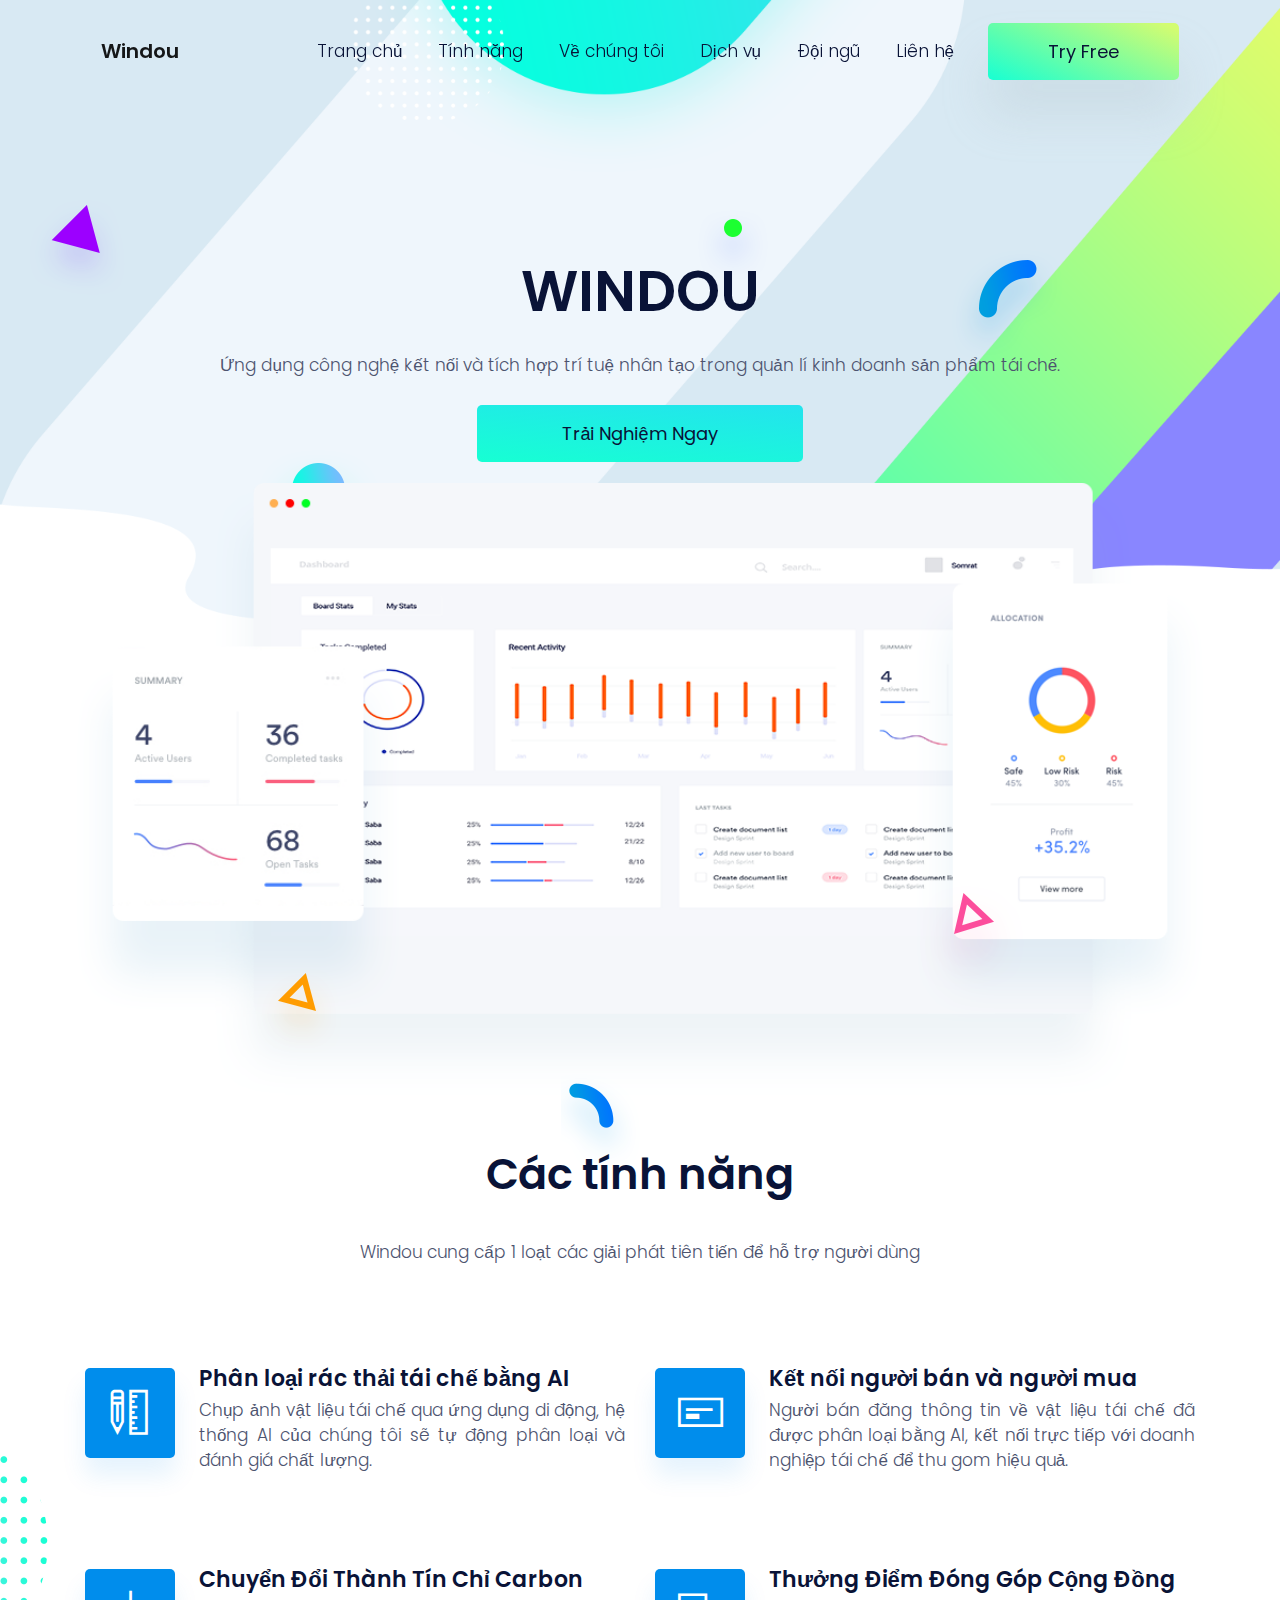
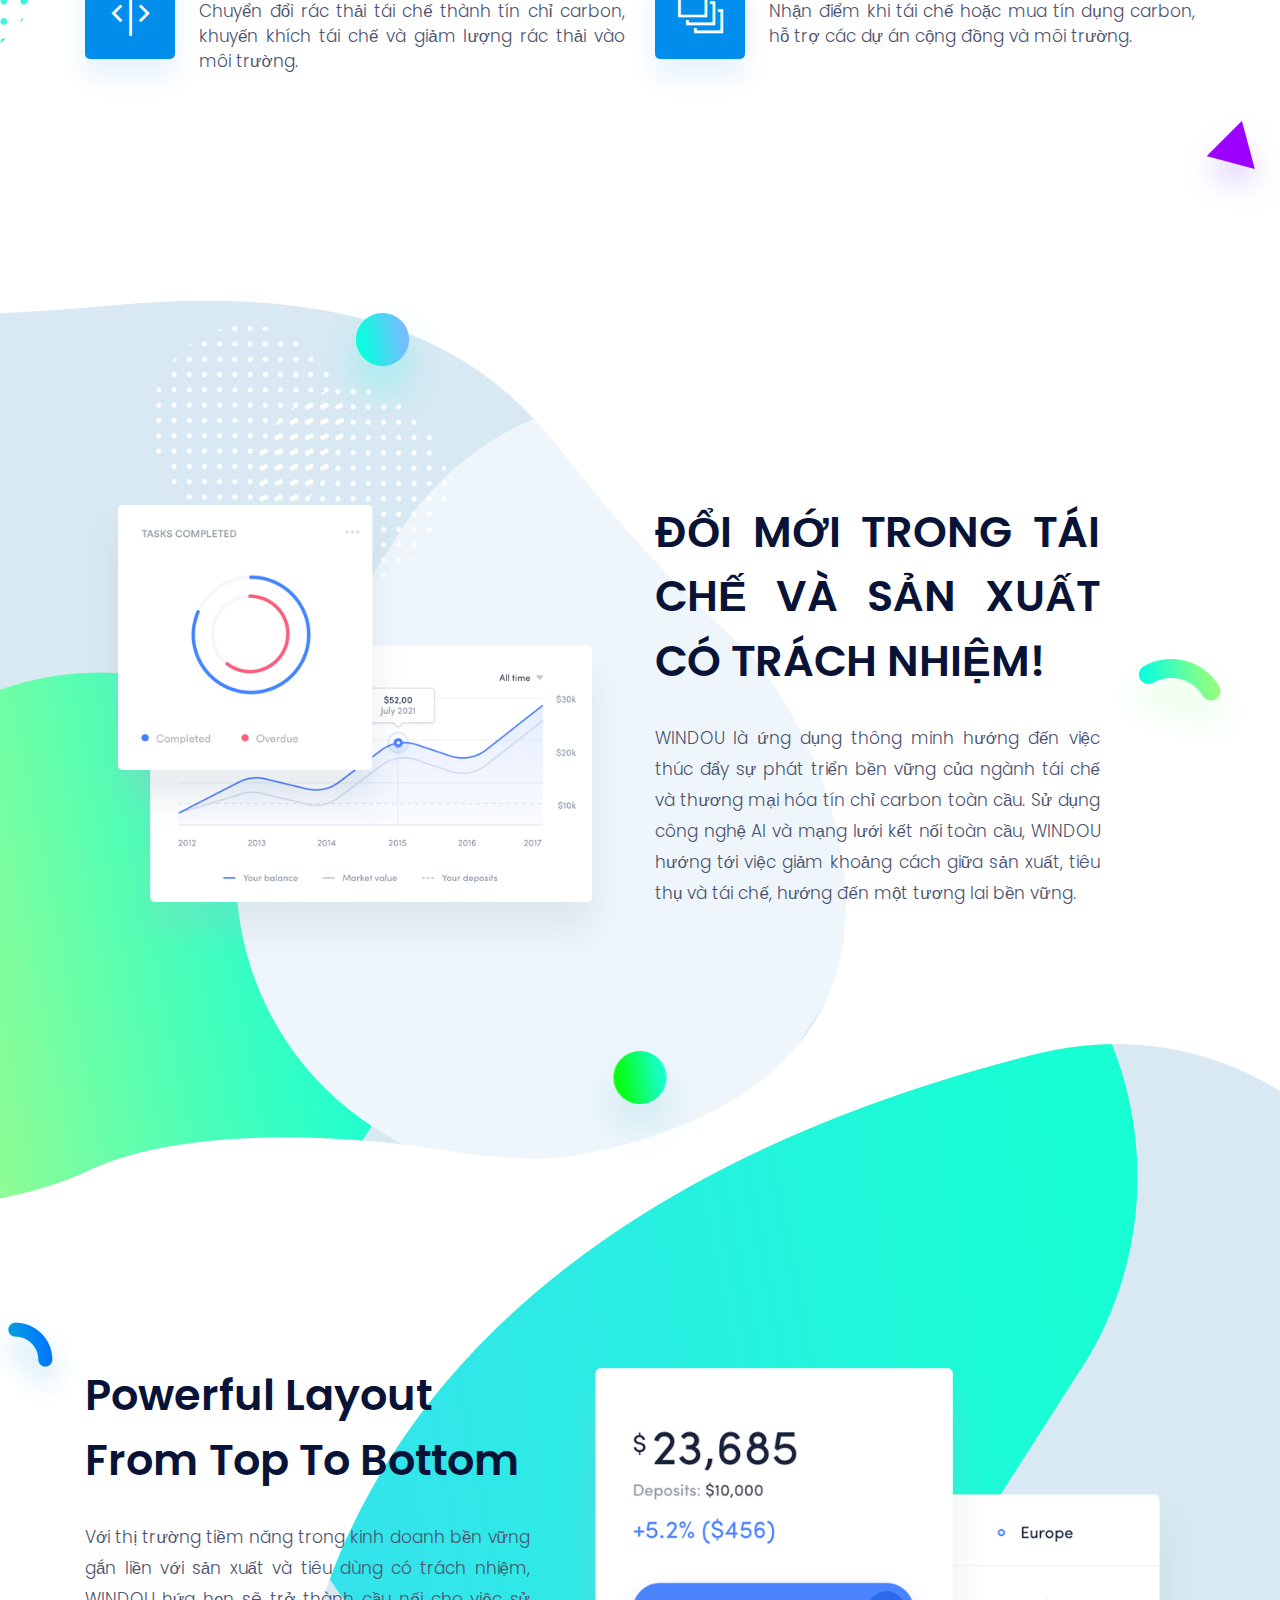
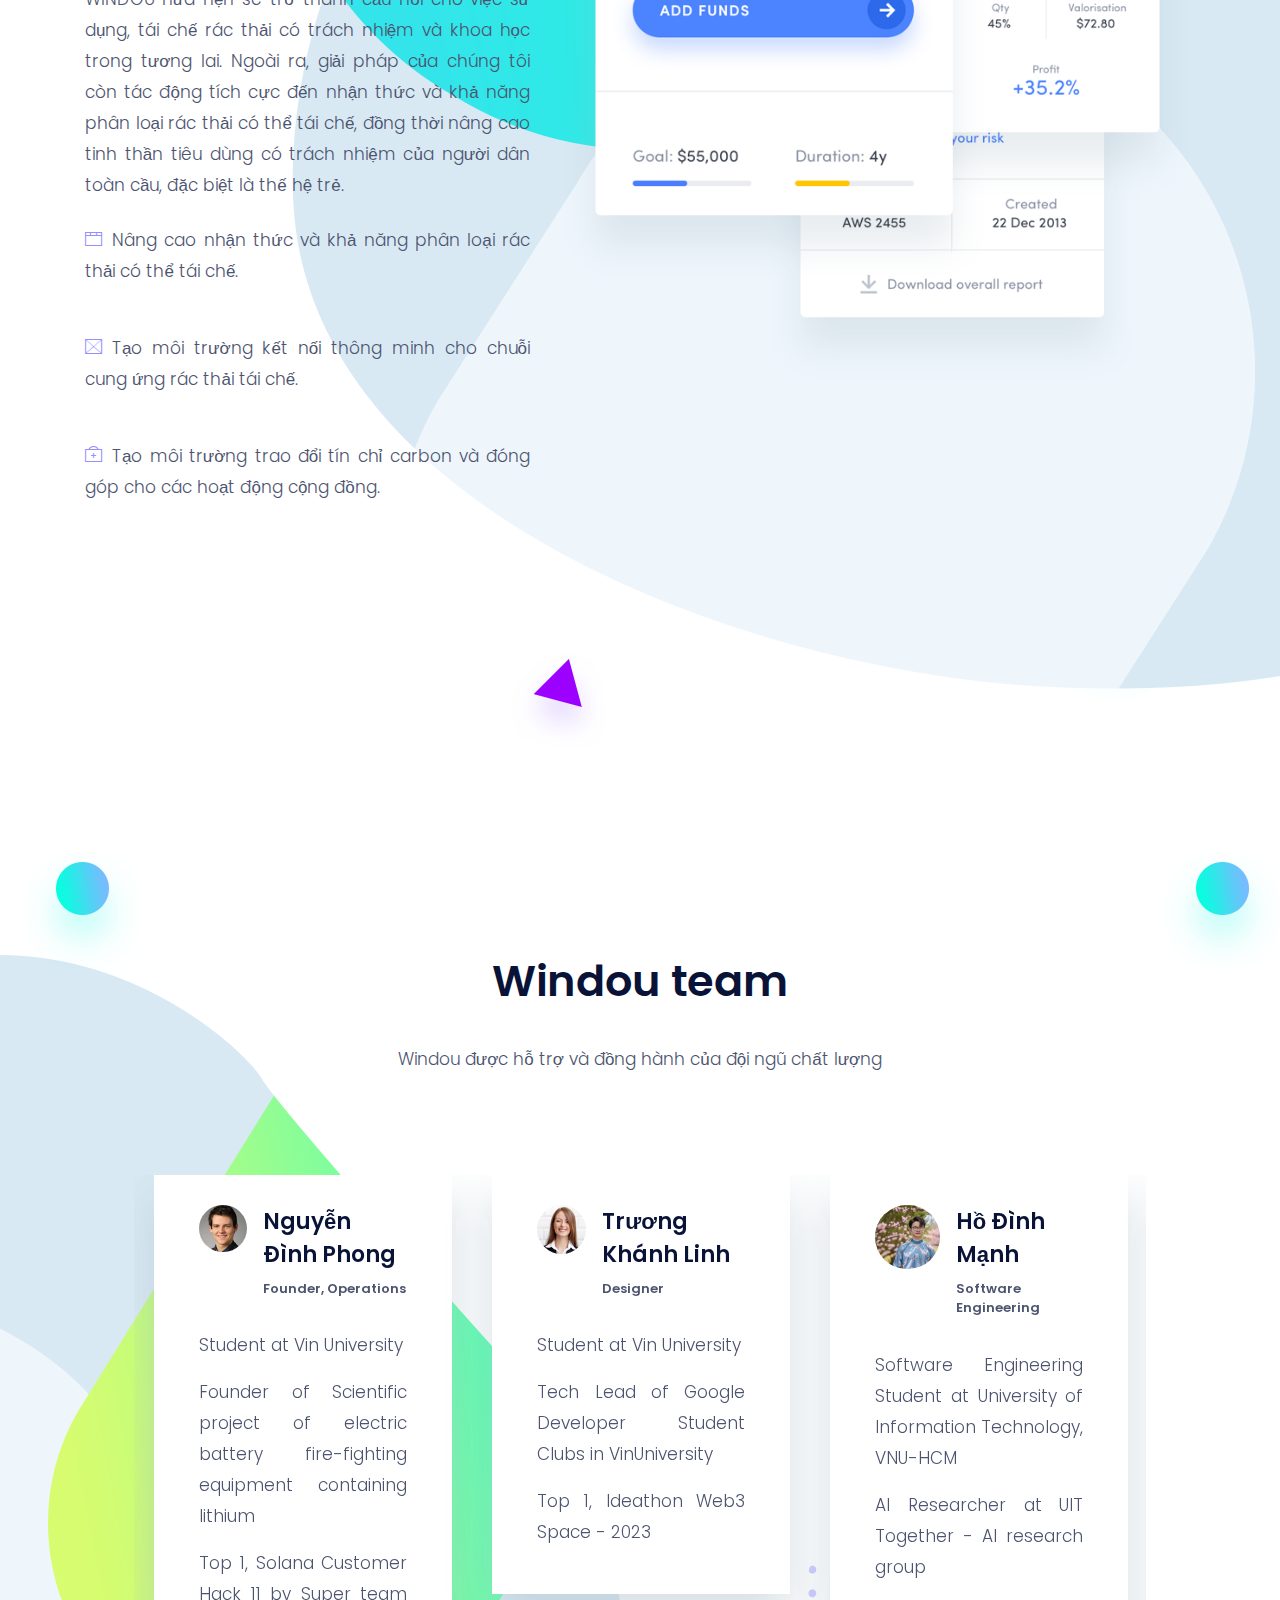
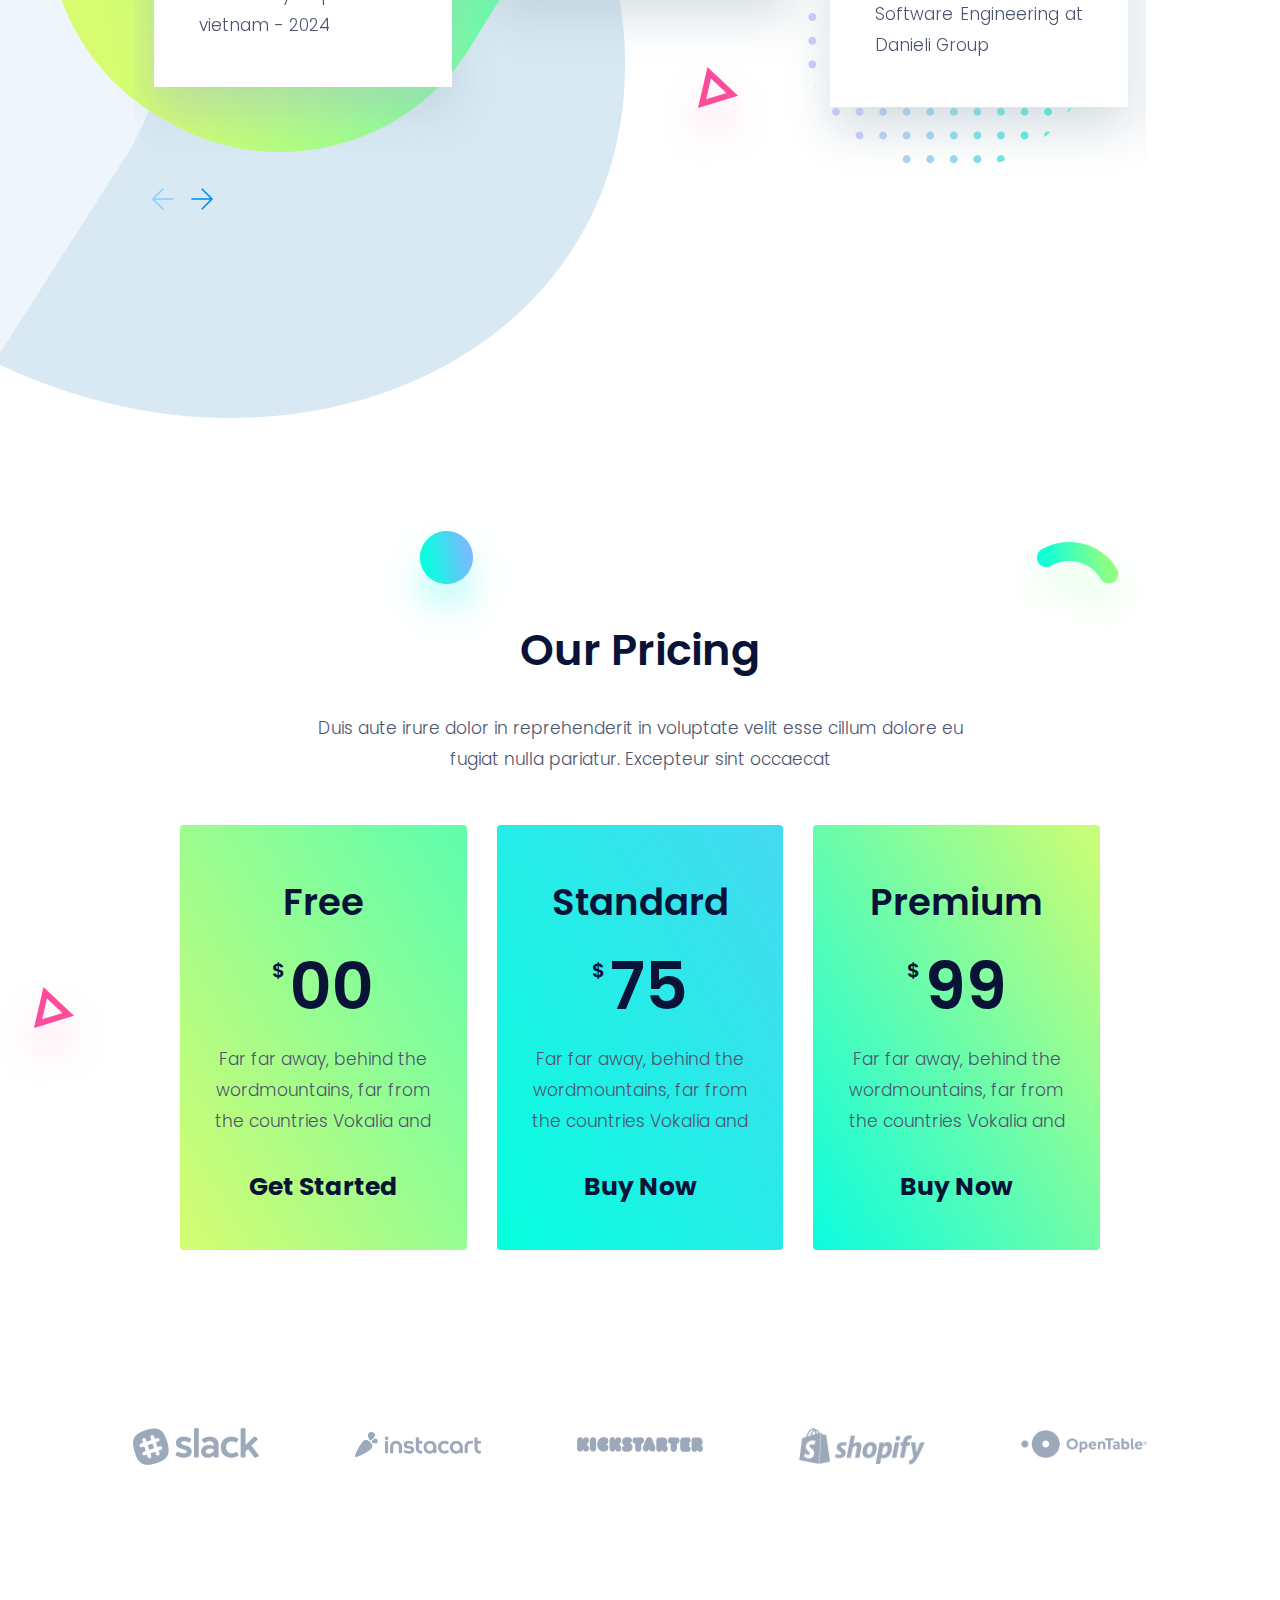
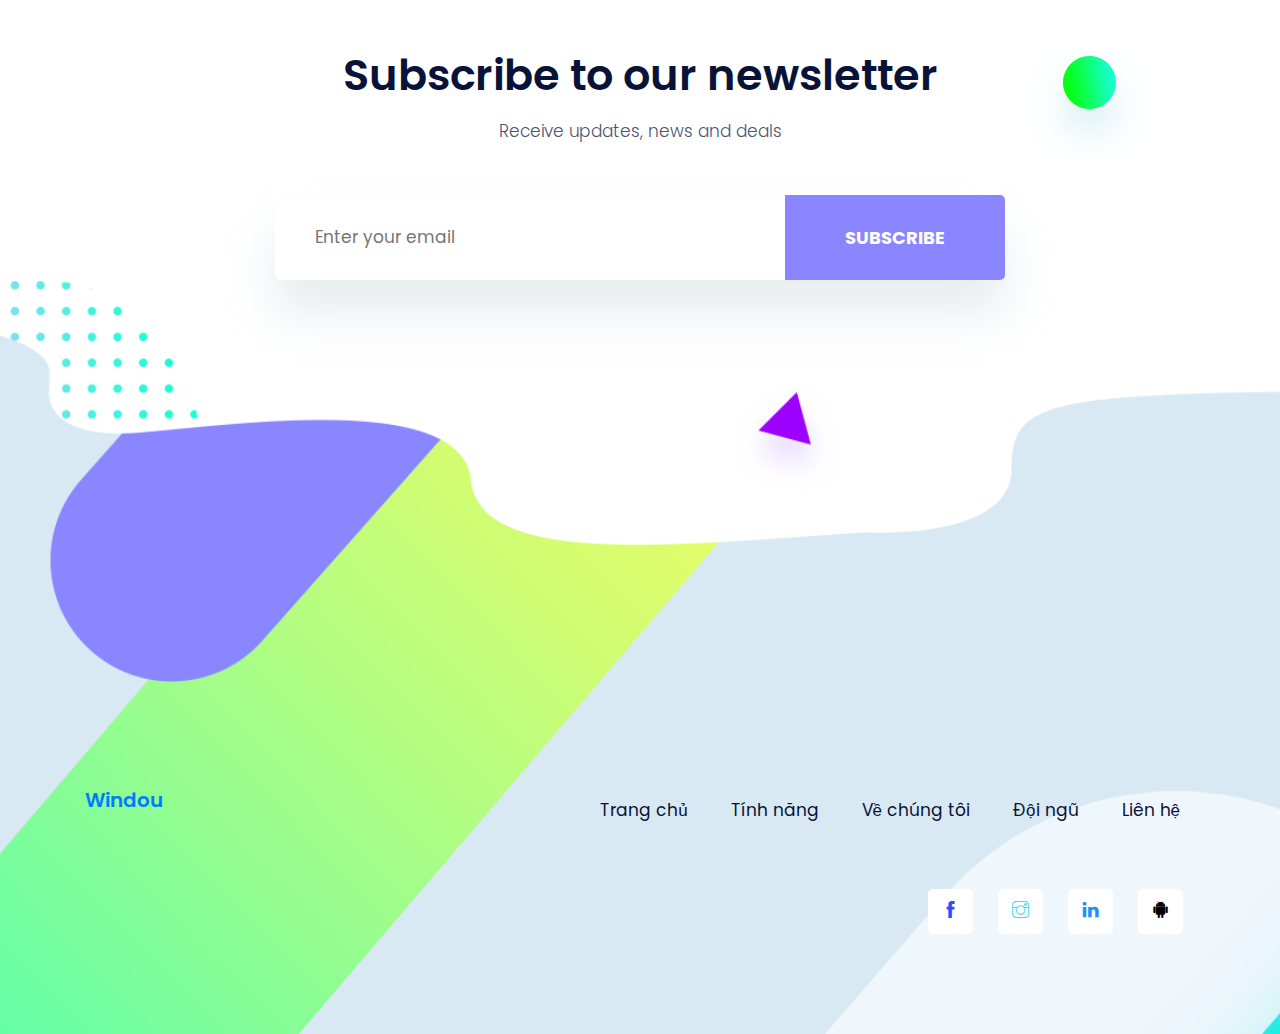
==== theme/index.html @ 5607e5cb "create source" ====
<!DOCTYPE html>

<!--
 // WEBSITE: https://themefisher.com
 // TWITTER: https://twitter.com/themefisher
 // FACEBOOK: https://www.facebook.com/themefisher
 // GITHUB: https://github.com/themefisher/
-->

<html lang="zxx">

<head>
  <meta charset="utf-8">
  <title>Windou</title>

  <!-- mobile responsive meta -->
  <meta name="viewport" content="width=device-width, initial-scale=1">
  <meta name="viewport" content="width=device-width, initial-scale=1, maximum-scale=1">
  
  <!-- theme meta -->
  <meta name="theme-name" content="Windou" />
  
  <!-- ** Plugins Needed for the Project ** -->
  <!-- Bootstrap -->
  <link rel="stylesheet" href="plugins/bootstrap/bootstrap.min.css">
  <!-- themefy-icon -->
  <link rel="stylesheet" href="plugins/themify-icons/themify-icons.css">
  <!-- slick slider -->
  <link rel="stylesheet" href="plugins/slick/slick.css">
  <!-- venobox popup -->
  <link rel="stylesheet" href="plugins/Venobox/venobox.css">
  <!-- aos -->
  <link rel="stylesheet" href="plugins/aos/aos.css">

  <!-- Main Stylesheet -->
  <link href="css/style.css" rel="stylesheet">
  
  <!--Favicon-->
  <link rel="shortcut icon" href="images/favicon.ico" type="image/x-icon">
  <link rel="icon" href="images/favicon.ico" type="image/x-icon">

</head>

<body>
  


<!-- navigation -->
<section class="fixed-top navigation">
  <div class="container">
    <nav class="navbar navbar-expand-lg navbar-light">
      <a class="navbar-brand" href="index.html" style="font-weight: 600;">Windou</a>
      <button class="navbar-toggler border-0" type="button"
        data-toggle="collapse" data-target="#navbar" aria-controls="navbar"
        aria-expanded="false" aria-label="Toggle navigation">
        <span class="navbar-toggler-icon"></span>
      </button>
      <!-- navbar -->
      <div class="collapse navbar-collapse text-center" id="navbar">
        <ul class="navbar-nav ml-auto">
          <li class="nav-item">
            <a class="nav-link" href="index.html">Trang chủ</a>
          </li>
          <li class="nav-item">
            <a class="nav-link page-scroll" href="index.html#feature">Tính năng</a>
          </li>
          <li class="nav-item">
            <a class="nav-link" href="about.html">Về chúng tôi</a>
          </li>
          <li class="nav-item">
            <a class="nav-link" href="service.html">Dịch vụ</a>
          </li>
          <li class="nav-item">
            <a class="nav-link page-scroll" href="index.html#team">Đội ngũ</a>
          </li>
          <!-- <li class="nav-item">
            <a class="nav-link page-scroll" href="index.html#pricing">Gói dịch vụ</a>
          </li> -->
          <li class="nav-item">
            <a class="nav-link" href="contact.html">Liên hệ</a>
          </li>
        </ul>
        <a href="#" class="btn btn-primary ml-lg-3 primary-shadow">Try Free</a>
      </div>
    </nav>
  </div>
</section>
<!-- /navigation -->

<!-- hero area -->
<section class="hero-section hero" data-background
  style="background-image: url(images/hero-area/banner-bg.png);">
  <div class="container">
    <div class="row">
      <div class="col-lg-12 text-center zindex-1">
        <h1 class="mb-3">WINDOU
        </h1>
        <p class="mb-4">Ứng dụng công nghệ kết nối và tích hợp trí tuệ nhân tạo
          trong quản lí kinh doanh sản phẩm tái chế.<br>
        </p>
        <a target="_blank"
          href="https://play.google.com/store/apps/details?id=com.windou.windou"
          class="btn btn-secondary btn-lg">Trải nghiệm ngay</a>
        <!-- banner image -->
        <img class="img-fluid w-100 banner-image"
          src="images/hero-area/banner-img.png" alt="banner-img">
      </div>
    </div>
  </div>
  <!-- background shapes -->
  <div id="scene">
    <img class="img-fluid hero-bg-1 up-down-animation"
      src="images/background-shape/feature-bg-2.png" alt>
    <img class="img-fluid hero-bg-2 left-right-animation"
      src="images/background-shape/seo-ball-1.png" alt>
    <img class="img-fluid hero-bg-3 left-right-animation"
      src="images/background-shape/seo-half-cycle.png" alt>
    <img class="img-fluid hero-bg-4 up-down-animation"
      src="images/background-shape/green-dot.png" alt>
    <img class="img-fluid hero-bg-5 left-right-animation"
      src="images/background-shape/blue-half-cycle.png" alt>
    <img class="img-fluid hero-bg-6 up-down-animation"
      src="images/background-shape/seo-ball-1.png" alt>
    <img class="img-fluid hero-bg-7 left-right-animation"
      src="images/background-shape/yellow-triangle.png" alt>
    <img class="img-fluid hero-bg-8 up-down-animation"
      src="images/background-shape/service-half-cycle.png" alt>
    <img class="img-fluid hero-bg-9 up-down-animation"
      src="images/background-shape/team-bg-triangle.png" alt>
  </div>
</section>
<!-- /hero-area -->

<!-- feature -->
<section class="section feature mb-0" id="feature">
  <div class="container">
    <div class="row">
      <div class="col-lg-12 text-center">
        <h2 class="section-title">Các tính năng</h2>
        <p class="mb-100">Windou cung cấp 1 loạt
          các giải phát tiên tiến để hỗ
          trợ
          người dùng</p>
      </div>
      <!-- feature item -->
      <div class="col-md-6 mb-80">
        <div class="d-flex feature-item">
          <div>
            <i class="ti-ruler-pencil feature-icon mr-4"></i>
          </div>
          <div>
            <h4>Phân loại rác thải tái chế bằng AI</h4>
            <p style=" text-align: justify;">Chụp ảnh vật liệu tái chế qua ứng
              dụng di động, hệ thống AI của
              chúng tôi sẽ tự động phân loại và đánh giá chất lượng.</p>
          </div>
        </div>
      </div>
      <!-- feature item -->
      <div class="col-md-6 mb-80">
        <div class="d-flex feature-item">
          <div>
            <i class="ti-layout-cta-left feature-icon mr-4"></i>
          </div>
          <div>
            <h4>Kết nối người bán và người mua</h4>
            <p style=" text-align: justify;"> Người bán đăng thông tin về vật
              liệu tái chế đã được phân loại bằng AI, kết nối trực tiếp với
              doanh nghiệp tái chế để thu gom hiệu quả.</p>
          </div>
        </div>
      </div>
      <!-- feature item -->
      <div class="col-md-6 mb-80">
        <div class="d-flex feature-item">
          <div>
            <i class="ti-split-v-alt feature-icon mr-4"></i>
          </div>
          <div>
            <h4>Chuyển Đổi Thành Tín Chỉ Carbon</h4>
            <p style=" text-align: justify;">Chuyển đổi rác thải tái chế thành
              tín chỉ carbon, khuyến khích
              tái chế và giảm lượng rác thải vào môi trường.</p>
          </div>
        </div>
      </div>
      <!-- feature item -->
      <div class="col-md-6 mb-80">
        <div class="d-flex feature-item">
          <div>
            <i class="ti-layers-alt feature-icon mr-4"></i>
          </div>
          <div>
            <h4>Thưởng Điểm Đóng Góp Cộng Đồng</h4>
            <p style=" text-align: justify;">Nhận điểm khi tái chế hoặc mua tín
              dụng carbon, hỗ trợ các dự án cộng đồng và môi trường.</p>
          </div>
        </div>
      </div>
    </div>
  </div>
  <img class="feature-bg-1 up-down-animation"
    src="images/background-shape/feature-bg-1.png" alt="bg-shape">
  <img class="feature-bg-2 left-right-animation"
    src="images/background-shape/feature-bg-2.png" alt="bg-shape">
</section>
<!-- /feature -->

<!-- marketing -->
<section class="section-lg seo">
  <div class="container">
    <div class="row">
      <div class="col-md-6">
        <div class="seo-image">
          <img class="img-fluid" src="images/marketing/marketing.png"
            alt="form-img">
        </div>
      </div>
      <div class="col-md-5">
        <h2 style=" text-align: justify;" class="section-title">ĐỔI MỚI TRONG TÁI CHẾ VÀ SẢN XUẤT CÓ TRÁCH
          NHIỆM!</h2>
        <p style=" text-align: justify;">WINDOU là ứng dụng thông minh hướng đến
          việc thúc đẩy sự phát triển
          bền vững của ngành tái chế và thương mại hóa tín chỉ carbon toàn cầu.
          Sử dụng công nghệ AI và mạng lưới kết nối toàn cầu, WINDOU hướng tới
          việc giảm khoảng cách giữa sản xuất, tiêu thụ và tái chế, hướng đến
          một tương lai bền vững.
        </p>
      </div>
    </div>
  </div>
  <!-- background image -->
  <img class="img-fluid seo-bg" src="images/backgrounds/seo-bg.png"
    alt="seo-bg">
  <!-- background-shape -->
  <img class="seo-bg-shape-1 left-right-animation"
    src="images/background-shape/seo-ball-1.png" alt="bg-shape">
  <img class="seo-bg-shape-2 up-down-animation"
    src="images/background-shape/seo-half-cycle.png" alt="bg-shape">
  <img class="seo-bg-shape-3 left-right-animation"
    src="images/background-shape/seo-ball-2.png" alt="bg-shape">
</section>
<!-- /marketing -->

<!-- service -->
<style>
  .service li {
      display: flex;
      align-items: center;
  }

  .service-list li i {
      margin-right: 10px;
  }
</style>
<section class="section-lg service">
  <div class="container">
    <div class="row justify-content-between">
      <div class="col-md-5 order-2 order-md-1">
        <h2 class="section-title">Powerful Layout From Top To Bottom</h2>
        <p style=" text-align: justify;" class="mb-4">Với thị trường tiềm năng
          trong kinh doanh bền vững gắn
          liền với sản xuất và tiêu dùng có trách nhiệm, WINDOU hứa hẹn sẽ trở
          thành cầu nối cho việc sử dụng, tái chế rác thải có trách nhiệm và
          khoa học trong tương lai. Ngoài ra, giải pháp của chúng tôi còn tác
          động tích cực đến nhận thức và khả năng phân loại rác thải có thể tái
          chế, đồng thời nâng cao tinh thần tiêu dùng có trách nhiệm của người
          dân toàn cầu, đặc biệt là thế hệ trẻ.
        </p>
        <ul class="pl-0 service-list">
          <li><p style="text-align: justify;"><i
                class="ti-layout-tab-window text-purple"></i>Nâng cao
              nhận
              thức
              và khả năng phân loại rác thải có thể tái chế.</p></li>
          <li>
            <p style="text-align: justify;">
              <i class="ti-layout-placeholder text-purple"></i>Tạo môi
              trường
              kết nối thông minh cho chuỗi cung ứng rác thải tái chế.</p>
          </li>
          <li><p style="text-align: justify;"><i
                class="ti-support text-purple"></i>Tạo môi trường trao đổi
              tín
              chỉ carbon và đóng góp cho các hoạt động cộng đồng.</p></li>
        </ul>
      </div>
      <div class="col-md-7 order-1 order-md-2">
        <img class="img-fluid layer-3" src="images/service/service.png"
          alt="service">
      </div>
    </div>
  </div>
  <!-- background image -->
  <img class="img-fluid service-bg" src="images/backgrounds/service-bg.png"
    alt="service-bg">
  <!-- background shapes -->
  <img class="service-bg-shape-1 up-down-animation"
    src="images/background-shape/service-half-cycle.png" alt="background-shape">
  <img class="service-bg-shape-2 left-right-animation"
    src="images/background-shape/feature-bg-2.png" alt="background-shape">
</section>
<!-- /service -->

<!-- team -->
<section class="section-lg team" id="team">
  <div class="container-fluid">
    <div class="row">
      <div class="col-lg-12 text-center">
        <h2 class="section-title">Windou team</h2>
        <p  class="mb-100">Windou được hỗ trợ và
          đồng hành của đội ngũ chất
          lượng</p>
      </div>
    </div>
    <div class="col-10 mx-auto">
      <div class="team-slider">
        <!-- team-member -->
        <div class="team-member">
          <div class="d-flex mb-4">
            <div class="mr-3">
              <img class="rounded-circle img-fluid" src="images/team/team-1.jpg"
                alt="team-member">
            </div>
            <div class="align-self-center">
              <h4>Nguyễn Đình Phong</h4>
              <h6 class="text-color">Founder, Operations</h6>
            </div>
          </div>
          <p style=" text-align: justify;">
            Student at Vin University
          </p>
          <p style=" text-align: justify;">
            Founder of Scientific project of electric battery fire-fighting
            equipment containing lithium
          </p>
          <p style=" text-align: justify;">
            Top 1, Solana Customer Hack 11 by Super team vietnam - 2024
          </p>
        </div>
        <!-- team-member -->
        <div class="team-member">
          <div class="d-flex mb-4">
            <div class="mr-3">
              <img class="rounded-circle img-fluid" src="images/team/team-3.jpg"
                alt="team-member">
            </div>
            <div class="align-self-center">
              <h4>Trương Khánh Linh</h4>
              <h6 class="text-color">Designer</h6>
            </div>
          </div>
          <p style=" text-align: justify;">
            Student at Vin University
          </p>
          <p style=" text-align: justify;">
            Tech Lead of Google Developer Student Clubs in VinUniversity
          </p>
          <p style=" text-align: justify;">
            Top 1, Ideathon Web3 Space - 2023
          </p>
        </div>
        <!-- team-member -->
        <div class="team-member">
          <div class="d-flex mb-4">
            <div class="mr-3">
              <img class="rounded-circle img-fluid"
                src="images/team/ManhHoDinhSpring.jpg" width="80" height="80"
                alt="team-member">
            </div>
            <div class="align-self-center">
              <h4>Hồ Đình Mạnh</h4>
              <h6 class="text-color">Software Engineering</h6>
            </div>
          </div>
          <p style=" text-align: justify;">
            Software Engineering Student at University of Information
            Technology,
            VNU-HCM
          </p>
          <p style=" text-align: justify;">
            AI Researcher at UIT Together - AI research group
          </p>
          <p style=" text-align: justify;">
            Software Engineering at Danieli Group
          </p>
        </div>
        <!-- team-member -->
        <div class="team-member">
          <div class="d-flex mb-4">
            <div class="mr-3">
              <img class="rounded-circle img-fluid" src="images/team/team-3.jpg"
                alt="team-member">
            </div>
            <div class="align-self-center">
              <h4>Nguyễn Thùy Trang</h4>
              <h6 class="text-color">Marketing</h6>
            </div>
          </div>
          <p style=" text-align: justify;">
            Student at Foreign Trade University – FTU
          </p>
          <p style=" text-align: justify;">
            Lead of Human Resources and Marketing Carbon Credit trading floor
          </p>
          <p style=" text-align: justify;">
            Top 9 National Technology Startup Idea Competition - 2023
          </p>
        </div>
        <!-- team-member -->
        <div class="team-member">
          <div class="d-flex mb-4">
            <div class="mr-3">
              <img class="rounded-circle img-fluid" src="images/team/team-2.jpg"
                alt="team-member">
            </div>
            <div class="align-self-center">
              <h4>Hoàng Anh Minh</h4>
              <h6 class="text-color">AI Technology</h6>
            </div>
          </div>
          <p style=" text-align: justify;">
            Student at Vin University
          </p>
          <p style=" text-align: justify;"></p>
          <p style=" text-align: justify;">
            Software Engineer at IT VinUniversity
          </p>
          <p style=" text-align: justify;">
            Runner-up, Hanoi University of Science and Technology (HUST), AI
            challenge competition
          </p>
        </div>
        <!-- team-member -->
        <div class="team-member">
          <div class="d-flex mb-4">
            <div class="mr-3">
              <img class="rounded-circle img-fluid" src="images/team/team-2.jpg"
                alt="team-member">
            </div>
            <div class="align-self-center">
              <h4>Nguyễn Minh Khoa</h4>
              <h6 class="text-color">Business</h6>
            </div>
          </div>
          <p style=" text-align: justify;">
            Student at Vin University
          </p>
          <p style=" text-align: justify;"></p>
          <p style=" text-align: justify;">
            Founder EcoFunds - SolarAid Blockchain
          </p>
          <p style=" text-align: justify;">
            Initiative Top 2 National, CodeRace Competition by Bosch Vietnam -
            2023
          </p>
        </div>
      </div>
    </div>
  </div>
  <!-- backgound image -->
  <img src="images/backgrounds/team-bg.png" alt="team-bg"
    class="img-fluid team-bg">
  <!-- background shapes -->
  <img class="team-bg-shape-1 up-down-animation"
    src="images/background-shape/seo-ball-1.png" alt="background-shape">
  <img class="team-bg-shape-2 left-right-animation"
    src="images/background-shape/seo-ball-1.png" alt="background-shape">
  <img class="team-bg-shape-3 left-right-animation"
    src="images/background-shape/team-bg-triangle.png" alt="background-shape">
  <img class="team-bg-shape-4 up-down-animation img-fluid"
    src="images/background-shape/team-bg-dots.png" alt="background-shape">
</section>
<!-- /team -->

<!-- pricing -->
<section class="section-lg pb-0 pricing" id="pricing">
  <div class="container">
    <div class="row">
      <div class="col-lg-12 text-center">
        <h2 class="section-title">Our Pricing</h2>
        <p class="mb-50">Duis aute irure dolor in reprehenderit in voluptate velit esse cillum dolore eu <br>
          fugiat nulla pariatur. Excepteur sint occaecat </p>
      </div>
      <div class="col-lg-10 mx-auto">
        <div class="row justify-content-center">
          <!-- pricing table -->
          <div class="col-md-6 col-lg-4 mb-5 mb-lg-0">
            <div class="rounded text-center pricing-table table-1">
              <h3>Free</h3>
              <h1><span>$</span>00</h1>
              <p>Far far away, behind the
                wordmountains, far from the
                countries Vokalia and
              </p>
              <a href="#" class="btn pricing-btn px-2">Get Started</a>
            </div>
          </div>
          <!-- pricing table -->
          <div class="col-md-6 col-lg-4 mb-5 mb-lg-0">
            <div class="rounded text-center pricing-table table-2">
              <h3>Standard</h3>
              <h1><span>$</span>75</h1>
              <p>Far far away, behind the
                wordmountains, far from the
                countries Vokalia and
              </p>
              <a href="#" class="btn pricing-btn px-2">Buy Now</a>
            </div>
          </div>
          <!-- pricing table -->
          <div class="col-md-6 col-lg-4 mb-5 mb-lg-0">
            <div class="rounded text-center pricing-table table-3">
              <h3>Premium</h3>
              <h1><span>$</span>99</h1>
              <p>Far far away, behind the
                wordmountains, far from the
                countries Vokalia and
              </p>
              <a href="#" class="btn pricing-btn px-2">Buy Now</a>
            </div>
          </div>
        </div>
      </div>
    </div>
  </div>
  <!-- background shapes -->
  <img class="pricing-bg-shape-1 up-down-animation" src="images/background-shape/seo-ball-1.png" alt="background-shape">
  <img class="pricing-bg-shape-2 up-down-animation" src="images/background-shape/seo-half-cycle.png" alt="background-shape">
  <img class="pricing-bg-shape-3 left-right-animation" src="images/background-shape/team-bg-triangle.png" alt="background-shape">
</section>
<!-- /pricing -->

<!-- client logo slider -->
<section class="section">
  <div class="container">
      <div class="client-logo-slider align-self-center">
          <a href="#" class="text-center d-block outline-0 p-5"><img class="d-unset img-fluid" src="images/clients-logo/client-logo-1.png" alt="client-logo"></a>
          <a href="#" class="text-center d-block outline-0 p-5"><img class="d-unset img-fluid" src="images/clients-logo/client-logo-2.png" alt="client-logo"></a>
          <a href="#" class="text-center d-block outline-0 p-5"><img class="d-unset img-fluid" src="images/clients-logo/client-logo-3.png" alt="client-logo"></a>
          <a href="#" class="text-center d-block outline-0 p-5"><img class="d-unset img-fluid" src="images/clients-logo/client-logo-4.png" alt="client-logo"></a>
          <a href="#" class="text-center d-block outline-0 p-5"><img class="d-unset img-fluid" src="images/clients-logo/client-logo-5.png" alt="client-logo"></a>
          <a href="#" class="text-center d-block outline-0 p-5"><img class="d-unset img-fluid" src="images/clients-logo/client-logo-1.png" alt="client-logo"></a>
          <a href="#" class="text-center d-block outline-0 p-5"><img class="d-unset img-fluid" src="images/clients-logo/client-logo-2.png" alt="client-logo"></a>
          <a href="#" class="text-center d-block outline-0 p-5"><img class="d-unset img-fluid" src="images/clients-logo/client-logo-3.png" alt="client-logo"></a>
          <a href="#" class="text-center d-block outline-0 p-5"><img class="d-unset img-fluid" src="images/clients-logo/client-logo-4.png" alt="client-logo"></a>
          <a href="#" class="text-center d-block outline-0 p-5"><img class="d-unset img-fluid" src="images/clients-logo/client-logo-5.png" alt="client-logo"></a>
      </div>
  </div>
</section>
<!-- /client logo slider -->

<!-- newsletter -->
<section class="newsletter">
  <div class="container">
    <div class="row">
      <div class="col-lg-12 text-center">
        <h2>Subscribe to our newsletter</h2>
        <p class="mb-5">Receive updates, news and deals</p>
      </div>
      <div class="col-lg-8 col-sm-10 col-12 mx-auto">
        <form action="#">
          <div class="input-wrapper position-relative">
            <input type="email" class="newsletter-form" id="newsletter" placeholder="Enter your email">
            <button type="submit" value="send" class="btn newsletter-btn">subscribe</button>
          </div>
        </form>
      </div>
    </div>
  </div>
  <!-- background shapes -->
  <img class="newsletter-bg-shape left-right-animation" src="images/background-shape/seo-ball-2.png" alt="background-shape">
</section>
<!-- /newsletter -->

<!-- footer -->
<footer class="footer-section footer"
  style="background-image: url(images/backgrounds/footer-bg.png);">
  <div class="container">
    <div class="row">
      <div class="col-lg-4 text-center text-lg-left mb-4 mb-lg-0">
        <!-- logo -->
        <a class="navbar-brand" href="index.html"
          style="font-weight: 600;">Windou</a>
      </div>
      <!-- footer menu -->
      <nav class="col-lg-8 align-self-center mb-5">
        <ul class="list-inline text-lg-right text-center footer-menu">
          <li class="list-inline-item active"><a href="index.html">Trang chủ</a></li>
          <li class="list-inline-item"><a class="page-scroll"
              href="index.html#feature">Tính năng</a></li>
          <li class="list-inline-item"><a href="about.html">Về chúng tôi</a></li>
          <li class="list-inline-item"><a class="page-scroll"
              href="index.html#team">Đội ngũ</a></li>
          <!-- <li class="list-inline-item"><a class="page-scroll"
              href="#pricing">Gói dịch vụ</a></li> -->
          <li class="list-inline-item"><a href="contact.html">Liên hệ</a></li>
        </ul>
      </nav>
      <!-- footer social icon -->
      <nav class="col-12">
        <ul class="list-inline text-lg-right text-center social-icon">
          <li class="list-inline-item">
            <a class="facebook"
              href="https://www.facebook.com/profile.php?id=61558387602529"><i
                class="ti-facebook"></i></a>
          </li>
          <li class="list-inline-item">
            <a class="twitter" href="#"><i class="ti-instagram"></i></a>
          </li>
          <li class="list-inline-item">
            <a class="linkedin" href="#"><i class="ti-linkedin"></i></a>
          </li>
          <li class="list-inline-item">
            <a class="black"
              href="https://play.google.com/store/apps/details?id=com.windou.windou"><i
                class="ti-android"></i></a>
          </li>
        </ul>
      </nav>
    </div>
  </div>
</footer>
<!-- /footer -->

<!-- jQuery -->
<script src="plugins/jQuery/jquery.min.js"></script>
<!-- Bootstrap JS -->
<script src="plugins/bootstrap/bootstrap.min.js"></script>
<!-- slick slider -->
<script src="plugins/slick/slick.min.js"></script>
<!-- venobox -->
<script src="plugins/Venobox/venobox.min.js"></script>
<!-- aos -->
<script src="plugins/aos/aos.js"></script>
<!-- Main Script -->
<script src="js/script.js"></script>

</body>
</html>
---- theme/plugins/themify-icons/themify-icons.css ----
@font-face {
  font-family: 'themify';
  src: url('fonts/themify.eot?-fvbane');
  src: url('fonts/themify.eot?#iefix-fvbane') format('embedded-opentype'),
  url('fonts/themify.woff?-fvbane') format('woff'),
  url('fonts/themify.ttf?-fvbane') format('truetype'),
  url('fonts/themify.svg?-fvbane#themify') format('svg');
  font-weight: normal;
  font-style: normal;
}

[class^="ti-"],
[class*=" ti-"] {
  font-family: 'themify';
  speak: none;
  font-style: normal;
  font-weight: normal;
  font-variant: normal;
  text-transform: none;
  line-height: 1;

  /* Better Font Rendering =========== */
  -webkit-font-smoothing: antialiased;
  -moz-osx-font-smoothing: grayscale;
}

.ti-wand:before {
  content: "\e600";
}

.ti-volume:before {
  content: "\e601";
}

.ti-user:before {
  content: "\e602";
}

.ti-unlock:before {
  content: "\e603";
}

.ti-unlink:before {
  content: "\e604";
}

.ti-trash:before {
  content: "\e605";
}

.ti-thought:before {
  content: "\e606";
}

.ti-target:before {
  content: "\e607";
}

.ti-tag:before {
  content: "\e608";
}

.ti-tablet:before {
  content: "\e609";
}

.ti-star:before {
  content: "\e60a";
}

.ti-spray:before {
  content: "\e60b";
}

.ti-signal:before {
  content: "\e60c";
}

.ti-shopping-cart:before {
  content: "\e60d";
}

.ti-shopping-cart-full:before {
  content: "\e60e";
}

.ti-settings:before {
  content: "\e60f";
}

.ti-search:before {
  content: "\e610";
}

.ti-zoom-in:before {
  content: "\e611";
}

.ti-zoom-out:before {
  content: "\e612";
}

.ti-cut:before {
  content: "\e613";
}

.ti-ruler:before {
  content: "\e614";
}

.ti-ruler-pencil:before {
  content: "\e615";
}

.ti-ruler-alt:before {
  content: "\e616";
}

.ti-bookmark:before {
  content: "\e617";
}

.ti-bookmark-alt:before {
  content: "\e618";
}

.ti-reload:before {
  content: "\e619";
}

.ti-plus:before {
  content: "\e61a";
}

.ti-pin:before {
  content: "\e61b";
}

.ti-pencil:before {
  content: "\e61c";
}

.ti-pencil-alt:before {
  content: "\e61d";
}

.ti-paint-roller:before {
  content: "\e61e";
}

.ti-paint-bucket:before {
  content: "\e61f";
}

.ti-na:before {
  content: "\e620";
}

.ti-mobile:before {
  content: "\e621";
}

.ti-minus:before {
  content: "\e622";
}

.ti-medall:before {
  content: "\e623";
}

.ti-medall-alt:before {
  content: "\e624";
}

.ti-marker:before {
  content: "\e625";
}

.ti-marker-alt:before {
  content: "\e626";
}

.ti-arrow-up:before {
  content: "\e627";
}

.ti-arrow-right:before {
  content: "\e628";
}

.ti-arrow-left:before {
  content: "\e629";
}

.ti-arrow-down:before {
  content: "\e62a";
}

.ti-lock:before {
  content: "\e62b";
}

.ti-location-arrow:before {
  content: "\e62c";
}

.ti-link:before {
  content: "\e62d";
}

.ti-layout:before {
  content: "\e62e";
}

.ti-layers:before {
  content: "\e62f";
}

.ti-layers-alt:before {
  content: "\e630";
}

.ti-key:before {
  content: "\e631";
}

.ti-import:before {
  content: "\e632";
}

.ti-image:before {
  content: "\e633";
}

.ti-heart:before {
  content: "\e634";
}

.ti-heart-broken:before {
  content: "\e635";
}

.ti-hand-stop:before {
  content: "\e636";
}

.ti-hand-open:before {
  content: "\e637";
}

.ti-hand-drag:before {
  content: "\e638";
}

.ti-folder:before {
  content: "\e639";
}

.ti-flag:before {
  content: "\e63a";
}

.ti-flag-alt:before {
  content: "\e63b";
}

.ti-flag-alt-2:before {
  content: "\e63c";
}

.ti-eye:before {
  content: "\e63d";
}

.ti-export:before {
  content: "\e63e";
}

.ti-exchange-vertical:before {
  content: "\e63f";
}

.ti-desktop:before {
  content: "\e640";
}

.ti-cup:before {
  content: "\e641";
}

.ti-crown:before {
  content: "\e642";
}

.ti-comments:before {
  content: "\e643";
}

.ti-comment:before {
  content: "\e644";
}

.ti-comment-alt:before {
  content: "\e645";
}

.ti-close:before {
  content: "\e646";
}

.ti-clip:before {
  content: "\e647";
}

.ti-angle-up:before {
  content: "\e648";
}

.ti-angle-right:before {
  content: "\e649";
}

.ti-angle-left:before {
  content: "\e64a";
}

.ti-angle-down:before {
  content: "\e64b";
}

.ti-check:before {
  content: "\e64c";
}

.ti-check-box:before {
  content: "\e64d";
}

.ti-camera:before {
  content: "\e64e";
}

.ti-announcement:before {
  content: "\e64f";
}

.ti-brush:before {
  content: "\e650";
}

.ti-briefcase:before {
  content: "\e651";
}

.ti-bolt:before {
  content: "\e652";
}

.ti-bolt-alt:before {
  content: "\e653";
}

.ti-blackboard:before {
  content: "\e654";
}

.ti-bag:before {
  content: "\e655";
}

.ti-move:before {
  content: "\e656";
}

.ti-arrows-vertical:before {
  content: "\e657";
}

.ti-arrows-horizontal:before {
  content: "\e658";
}

.ti-fullscreen:before {
  content: "\e659";
}

.ti-arrow-top-right:before {
  content: "\e65a";
}

.ti-arrow-top-left:before {
  content: "\e65b";
}

.ti-arrow-circle-up:before {
  content: "\e65c";
}

.ti-arrow-circle-right:before {
  content: "\e65d";
}

.ti-arrow-circle-left:before {
  content: "\e65e";
}

.ti-arrow-circle-down:before {
  content: "\e65f";
}

.ti-angle-double-up:before {
  content: "\e660";
}

.ti-angle-double-right:before {
  content: "\e661";
}

.ti-angle-double-left:before {
  content: "\e662";
}

.ti-angle-double-down:before {
  content: "\e663";
}

.ti-zip:before {
  content: "\e664";
}

.ti-world:before {
  content: "\e665";
}

.ti-wheelchair:before {
  content: "\e666";
}

.ti-view-list:before {
  content: "\e667";
}

.ti-view-list-alt:before {
  content: "\e668";
}

.ti-view-grid:before {
  content: "\e669";
}

.ti-uppercase:before {
  content: "\e66a";
}

.ti-upload:before {
  content: "\e66b";
}

.ti-underline:before {
  content: "\e66c";
}

.ti-truck:before {
  content: "\e66d";
}

.ti-timer:before {
  content: "\e66e";
}

.ti-ticket:before {
  content: "\e66f";
}

.ti-thumb-up:before {
  content: "\e670";
}

.ti-thumb-down:before {
  content: "\e671";
}

.ti-text:before {
  content: "\e672";
}

.ti-stats-up:before {
  content: "\e673";
}

.ti-stats-down:before {
  content: "\e674";
}

.ti-split-v:before {
  content: "\e675";
}

.ti-split-h:before {
  content: "\e676";
}

.ti-smallcap:before {
  content: "\e677";
}

.ti-shine:before {
  content: "\e678";
}

.ti-shift-right:before {
  content: "\e679";
}

.ti-shift-left:before {
  content: "\e67a";
}

.ti-shield:before {
  content: "\e67b";
}

.ti-notepad:before {
  content: "\e67c";
}

.ti-server:before {
  content: "\e67d";
}

.ti-quote-right:before {
  content: "\e67e";
}

.ti-quote-left:before {
  content: "\e67f";
}

.ti-pulse:before {
  content: "\e680";
}

.ti-printer:before {
  content: "\e681";
}

.ti-power-off:before {
  content: "\e682";
}

.ti-plug:before {
  content: "\e683";
}

.ti-pie-chart:before {
  content: "\e684";
}

.ti-paragraph:before {
  content: "\e685";
}

.ti-panel:before {
  content: "\e686";
}

.ti-package:before {
  content: "\e687";
}

.ti-music:before {
  content: "\e688";
}

.ti-music-alt:before {
  content: "\e689";
}

.ti-mouse:before {
  content: "\e68a";
}

.ti-mouse-alt:before {
  content: "\e68b";
}

.ti-money:before {
  content: "\e68c";
}

.ti-microphone:before {
  content: "\e68d";
}

.ti-menu:before {
  content: "\e68e";
}

.ti-menu-alt:before {
  content: "\e68f";
}

.ti-map:before {
  content: "\e690";
}

.ti-map-alt:before {
  content: "\e691";
}

.ti-loop:before {
  content: "\e692";
}

.ti-location-pin:before {
  content: "\e693";
}

.ti-list:before {
  content: "\e694";
}

.ti-light-bulb:before {
  content: "\e695";
}

.ti-Italic:before {
  content: "\e696";
}

.ti-info:before {
  content: "\e697";
}

.ti-infinite:before {
  content: "\e698";
}

.ti-id-badge:before {
  content: "\e699";
}

.ti-hummer:before {
  content: "\e69a";
}

.ti-home:before {
  content: "\e69b";
}

.ti-help:before {
  content: "\e69c";
}

.ti-headphone:before {
  content: "\e69d";
}

.ti-harddrives:before {
  content: "\e69e";
}

.ti-harddrive:before {
  content: "\e69f";
}

.ti-gift:before {
  content: "\e6a0";
}

.ti-game:before {
  content: "\e6a1";
}

.ti-filter:before {
  content: "\e6a2";
}

.ti-files:before {
  content: "\e6a3";
}

.ti-file:before {
  content: "\e6a4";
}

.ti-eraser:before {
  content: "\e6a5";
}

.ti-envelope:before {
  content: "\e6a6";
}

.ti-download:before {
  content: "\e6a7";
}

.ti-direction:before {
  content: "\e6a8";
}

.ti-direction-alt:before {
  content: "\e6a9";
}

.ti-dashboard:before {
  content: "\e6aa";
}

.ti-control-stop:before {
  content: "\e6ab";
}

.ti-control-shuffle:before {
  content: "\e6ac";
}

.ti-control-play:before {
  content: "\e6ad";
}

.ti-control-pause:before {
  content: "\e6ae";
}

.ti-control-forward:before {
  content: "\e6af";
}

.ti-control-backward:before {
  content: "\e6b0";
}

.ti-cloud:before {
  content: "\e6b1";
}

.ti-cloud-up:before {
  content: "\e6b2";
}

.ti-cloud-down:before {
  content: "\e6b3";
}

.ti-clipboard:before {
  content: "\e6b4";
}

.ti-car:before {
  content: "\e6b5";
}

.ti-calendar:before {
  content: "\e6b6";
}

.ti-book:before {
  content: "\e6b7";
}

.ti-bell:before {
  content: "\e6b8";
}

.ti-basketball:before {
  content: "\e6b9";
}

.ti-bar-chart:before {
  content: "\e6ba";
}

.ti-bar-chart-alt:before {
  content: "\e6bb";
}

.ti-back-right:before {
  content: "\e6bc";
}

.ti-back-left:before {
  content: "\e6bd";
}

.ti-arrows-corner:before {
  content: "\e6be";
}

.ti-archive:before {
  content: "\e6bf";
}

.ti-anchor:before {
  content: "\e6c0";
}

.ti-align-right:before {
  content: "\e6c1";
}

.ti-align-left:before {
  content: "\e6c2";
}

.ti-align-justify:before {
  content: "\e6c3";
}

.ti-align-center:before {
  content: "\e6c4";
}

.ti-alert:before {
  content: "\e6c5";
}

.ti-alarm-clock:before {
  content: "\e6c6";
}

.ti-agenda:before {
  content: "\e6c7";
}

.ti-write:before {
  content: "\e6c8";
}

.ti-window:before {
  content: "\e6c9";
}

.ti-widgetized:before {
  content: "\e6ca";
}

.ti-widget:before {
  content: "\e6cb";
}

.ti-widget-alt:before {
  content: "\e6cc";
}

.ti-wallet:before {
  content: "\e6cd";
}

.ti-video-clapper:before {
  content: "\e6ce";
}

.ti-video-camera:before {
  content: "\e6cf";
}

.ti-vector:before {
  content: "\e6d0";
}

.ti-themify-logo:before {
  content: "\e6d1";
}

.ti-themify-favicon:before {
  content: "\e6d2";
}

.ti-themify-favicon-alt:before {
  content: "\e6d3";
}

.ti-support:before {
  content: "\e6d4";
}

.ti-stamp:before {
  content: "\e6d5";
}

.ti-split-v-alt:before {
  content: "\e6d6";
}

.ti-slice:before {
  content: "\e6d7";
}

.ti-shortcode:before {
  content: "\e6d8";
}

.ti-shift-right-alt:before {
  content: "\e6d9";
}

.ti-shift-left-alt:before {
  content: "\e6da";
}

.ti-ruler-alt-2:before {
  content: "\e6db";
}

.ti-receipt:before {
  content: "\e6dc";
}

.ti-pin2:before {
  content: "\e6dd";
}

.ti-pin-alt:before {
  content: "\e6de";
}

.ti-pencil-alt2:before {
  content: "\e6df";
}

.ti-palette:before {
  content: "\e6e0";
}

.ti-more:before {
  content: "\e6e1";
}

.ti-more-alt:before {
  content: "\e6e2";
}

.ti-microphone-alt:before {
  content: "\e6e3";
}

.ti-magnet:before {
  content: "\e6e4";
}

.ti-line-double:before {
  content: "\e6e5";
}

.ti-line-dotted:before {
  content: "\e6e6";
}

.ti-line-dashed:before {
  content: "\e6e7";
}

.ti-layout-width-full:before {
  content: "\e6e8";
}

.ti-layout-width-default:before {
  content: "\e6e9";
}

.ti-layout-width-default-alt:before {
  content: "\e6ea";
}

.ti-layout-tab:before {
  content: "\e6eb";
}

.ti-layout-tab-window:before {
  content: "\e6ec";
}

.ti-layout-tab-v:before {
  content: "\e6ed";
}

.ti-layout-tab-min:before {
  content: "\e6ee";
}

.ti-layout-slider:before {
  content: "\e6ef";
}

.ti-layout-slider-alt:before {
  content: "\e6f0";
}

.ti-layout-sidebar-right:before {
  content: "\e6f1";
}

.ti-layout-sidebar-none:before {
  content: "\e6f2";
}

.ti-layout-sidebar-left:before {
  content: "\e6f3";
}

.ti-layout-placeholder:before {
  content: "\e6f4";
}

.ti-layout-menu:before {
  content: "\e6f5";
}

.ti-layout-menu-v:before {
  content: "\e6f6";
}

.ti-layout-menu-separated:before {
  content: "\e6f7";
}

.ti-layout-menu-full:before {
  content: "\e6f8";
}

.ti-layout-media-right-alt:before {
  content: "\e6f9";
}

.ti-layout-media-right:before {
  content: "\e6fa";
}

.ti-layout-media-overlay:before {
  content: "\e6fb";
}

.ti-layout-media-overlay-alt:before {
  content: "\e6fc";
}

.ti-layout-media-overlay-alt-2:before {
  content: "\e6fd";
}

.ti-layout-media-left-alt:before {
  content: "\e6fe";
}

.ti-layout-media-left:before {
  content: "\e6ff";
}

.ti-layout-media-center-alt:before {
  content: "\e700";
}

.ti-layout-media-center:before {
  content: "\e701";
}

.ti-layout-list-thumb:before {
  content: "\e702";
}

.ti-layout-list-thumb-alt:before {
  content: "\e703";
}

.ti-layout-list-post:before {
  content: "\e704";
}

.ti-layout-list-large-image:before {
  content: "\e705";
}

.ti-layout-line-solid:before {
  content: "\e706";
}

.ti-layout-grid4:before {
  content: "\e707";
}

.ti-layout-grid3:before {
  content: "\e708";
}

.ti-layout-grid2:before {
  content: "\e709";
}

.ti-layout-grid2-thumb:before {
  content: "\e70a";
}

.ti-layout-cta-right:before {
  content: "\e70b";
}

.ti-layout-cta-left:before {
  content: "\e70c";
}

.ti-layout-cta-center:before {
  content: "\e70d";
}

.ti-layout-cta-btn-right:before {
  content: "\e70e";
}

.ti-layout-cta-btn-left:before {
  content: "\e70f";
}

.ti-layout-column4:before {
  content: "\e710";
}

.ti-layout-column3:before {
  content: "\e711";
}

.ti-layout-column2:before {
  content: "\e712";
}

.ti-layout-accordion-separated:before {
  content: "\e713";
}

.ti-layout-accordion-merged:before {
  content: "\e714";
}

.ti-layout-accordion-list:before {
  content: "\e715";
}

.ti-ink-pen:before {
  content: "\e716";
}

.ti-info-alt:before {
  content: "\e717";
}

.ti-help-alt:before {
  content: "\e718";
}

.ti-headphone-alt:before {
  content: "\e719";
}

.ti-hand-point-up:before {
  content: "\e71a";
}

.ti-hand-point-right:before {
  content: "\e71b";
}

.ti-hand-point-left:before {
  content: "\e71c";
}

.ti-hand-point-down:before {
  content: "\e71d";
}

.ti-gallery:before {
  content: "\e71e";
}

.ti-face-smile:before {
  content: "\e71f";
}

.ti-face-sad:before {
  content: "\e720";
}

.ti-credit-card:before {
  content: "\e721";
}

.ti-control-skip-forward:before {
  content: "\e722";
}

.ti-control-skip-backward:before {
  content: "\e723";
}

.ti-control-record:before {
  content: "\e724";
}

.ti-control-eject:before {
  content: "\e725";
}

.ti-comments-smiley:before {
  content: "\e726";
}

.ti-brush-alt:before {
  content: "\e727";
}

.ti-youtube:before {
  content: "\e728";
}

.ti-vimeo:before {
  content: "\e729";
}

.ti-twitter:before {
  content: "\e72a";
}

.ti-time:before {
  content: "\e72b";
}

.ti-tumblr:before {
  content: "\e72c";
}

.ti-skype:before {
  content: "\e72d";
}

.ti-share:before {
  content: "\e72e";
}

.ti-share-alt:before {
  content: "\e72f";
}

.ti-rocket:before {
  content: "\e730";
}

.ti-pinterest:before {
  content: "\e731";
}

.ti-new-window:before {
  content: "\e732";
}

.ti-microsoft:before {
  content: "\e733";
}

.ti-list-ol:before {
  content: "\e734";
}

.ti-linkedin:before {
  content: "\e735";
}

.ti-layout-sidebar-2:before {
  content: "\e736";
}

.ti-layout-grid4-alt:before {
  content: "\e737";
}

.ti-layout-grid3-alt:before {
  content: "\e738";
}

.ti-layout-grid2-alt:before {
  content: "\e739";
}

.ti-layout-column4-alt:before {
  content: "\e73a";
}

.ti-layout-column3-alt:before {
  content: "\e73b";
}

.ti-layout-column2-alt:before {
  content: "\e73c";
}

.ti-instagram:before {
  content: "\e73d";
}

.ti-google:before {
  content: "\e73e";
}

.ti-github:before {
  content: "\e73f";
}

.ti-flickr:before {
  content: "\e740";
}

.ti-facebook:before {
  content: "\e741";
}

.ti-dropbox:before {
  content: "\e742";
}

.ti-dribbble:before {
  content: "\e743";
}

.ti-apple:before {
  content: "\e744";
}

.ti-android:before {
  content: "\e745";
}

.ti-save:before {
  content: "\e746";
}

.ti-save-alt:before {
  content: "\e747";
}

.ti-yahoo:before {
  content: "\e748";
}

.ti-wordpress:before {
  content: "\e749";
}

.ti-vimeo-alt:before {
  content: "\e74a";
}

.ti-twitter-alt:before {
  content: "\e74b";
}

.ti-tumblr-alt:before {
  content: "\e74c";
}

.ti-trello:before {
  content: "\e74d";
}

.ti-stack-overflow:before {
  content: "\e74e";
}

.ti-soundcloud:before {
  content: "\e74f";
}

.ti-sharethis:before {
  content: "\e750";
}

.ti-sharethis-alt:before {
  content: "\e751";
}

.ti-reddit:before {
  content: "\e752";
}

.ti-pinterest-alt:before {
  content: "\e753";
}

.ti-microsoft-alt:before {
  content: "\e754";
}

.ti-linux:before {
  content: "\e755";
}

.ti-jsfiddle:before {
  content: "\e756";
}

.ti-joomla:before {
  content: "\e757";
}

.ti-html5:before {
  content: "\e758";
}

.ti-flickr-alt:before {
  content: "\e759";
}

.ti-email:before {
  content: "\e75a";
}

.ti-drupal:before {
  content: "\e75b";
}

.ti-dropbox-alt:before {
  content: "\e75c";
}

.ti-css3:before {
  content: "\e75d";
}

.ti-rss:before {
  content: "\e75e";
}

.ti-rss-alt:before {
  content: "\e75f";
}
---- theme/plugins/Venobox/venobox.css ----
/* ------ venobox.css --------*/
.vbox-overlay *, .vbox-overlay *:before, .vbox-overlay *:after{
    -webkit-backface-visibility: hidden;
    -webkit-box-sizing:border-box;
    -moz-box-sizing:border-box;
    box-sizing:border-box;

}
.vbox-overlay{
    display: -webkit-flex;
    display: flex;
    -webkit-flex-direction: column;
    flex-direction: column;
    -webkit-justify-content: center;
    justify-content: center;
    -webkit-align-items: center;
    align-items: center;
    position: fixed;
    left: 0;
    top: 0;
    bottom: 0;
    right: 0;
    z-index: 1040;
    -webkit-transform:translateZ(1000px);
    transform: translateZ(1000px);
    transform-style: preserve-3d;
}

/* ----- navigation ----- */
.vbox-title{
    width: 100%;
    height: 40px;
    float: left;
    text-align: center;
    line-height: 28px;
    font-size: 12px;
    padding: 6px 40px;
    overflow: hidden;
    position: fixed;
    display: none;
    left: 0;
    z-index: 1050;
}
.vbox-close{
    cursor: pointer;
    position: fixed;
    top: -1px;
    right: 0;
    width: 50px;
    height: 40px;
    padding: 6px;
    display: block;
    background-position:10px center;
    overflow: hidden;
    font-size: 24px;
    line-height: 1;
    text-align: center;
    z-index: 1050;
}
.vbox-num{
    cursor: pointer;
    position: fixed;
    left: 0;
    height: 40px;
    display: block;
    overflow: hidden;
    line-height: 28px;
    font-size: 12px;
    padding: 6px 10px;
    display: none;
    z-index: 1050;
}
/* ----- navigation ARROWS ----- */
.vbox-next, .vbox-prev{
    position: fixed;
    top: 50%;
    margin-top: -15px;
    overflow: hidden;
    cursor: pointer;
    display: block;
    width: 45px;
    height: 45px;
    z-index: 1050;
}
.vbox-next span, .vbox-prev span{
    position: relative;
    width: 20px;
    height: 20px;
    border: 2px solid transparent;
    border-top-color: #B6B6B6;
    border-right-color: #B6B6B6;
    text-indent: -100px;
    position: absolute;
    top: 8px;
    display: block;
}
.vbox-prev{
    left: 15px;
}
.vbox-next{
    right: 15px;
}
.vbox-prev span{
    left: 10px;
    -ms-transform: rotate(-135deg);
    -webkit-transform: rotate(-135deg);
    transform: rotate(-135deg);
}
.vbox-next span{
    -ms-transform: rotate(45deg);
    -webkit-transform: rotate(45deg);
    transform: rotate(45deg);
    right: 10px;
}
/* ------- inline window ------ */
.vbox-inline{
    width: 420px;
    height: 315px;
    height: 70vh;
    padding: 10px;
    background: #fff;
    margin: 0 auto;
    overflow: auto;
    text-align: left;
}
/* ------- Video & iFrames window ------ */
.venoframe{
    max-width: 100%;
    width: 100%;
    border: none;
    width: 100%;
    height: 260px;
    height: 70vh;
}
.venoframe.vbvid{
    height: 260px;
}
@media (min-width: 768px) {
    .venoframe, .vbox-inline{
        width: 90%;
        height: 360px;
        height: 70vh;
    }
    .venoframe.vbvid{
        width: 640px;
        height: 360px;
    }
}
@media (min-width: 992px) {
    .venoframe, .vbox-inline{
        max-width: 1200px;
        width: 80%;
        height: 540px;
        height: 70vh;
    }
    .venoframe.vbvid{
        width: 960px;
        height: 540px;
    }
}
/* 
Please do NOT edit this part! 
or at least read this note: http://i.imgur.com/7C0ws9e.gif
*/
.vbox-open{
    overflow: hidden;
}
.vbox-container{
    position: absolute;
    left: 0;
    right: 0;
    top: 0;
    bottom: 0;
    overflow-x: hidden;
    overflow-y: scroll;
    overflow-scrolling: touch;
    -webkit-overflow-scrolling: touch;
    z-index: 20;
    max-height: 100%;

}

.vbox-content{
    text-align: center;
    float: left;
    width: 100%;
    position: relative;
    overflow: hidden;
    padding: 20px 10px;
}
.vbox-container img{
    max-width: 100%;
    height: auto;
}
.figlio{
    box-shadow: 0 0 12px rgba(0,0,0,0.19), 0 6px 6px rgba(0,0,0,0.23);
    max-width: 100%;
    text-align: initial;
}
img.figlio{
    -webkit-user-select: none;
-khtml-user-select: none;
-moz-user-select: none;
-o-user-select: none;
user-select: none;
}
.vbox-content.swipe-left{
    margin-left: -200px !important;
}
.vbox-content.swipe-right{
    margin-left: 200px !important;
}
.animated{
    webkit-transition: margin 300ms ease-out;
    transition: margin 300ms ease-out;
}
.animate-in{
    opacity: 1;
}
.animate-out{
    opacity: 0;
}
/* ---------- preloader ----------
 * SPINKIT 
 * http://tobiasahlin.com/spinkit/
-------------------------------- */
.sk-double-bounce,.sk-rotating-plane{width:40px;height:40px;margin:40px auto}.sk-rotating-plane{background-color:#333;-webkit-animation:sk-rotatePlane 1.2s infinite ease-in-out;animation:sk-rotatePlane 1.2s infinite ease-in-out}@-webkit-keyframes sk-rotatePlane{0%{-webkit-transform:perspective(120px) rotateX(0) rotateY(0);transform:perspective(120px) rotateX(0) rotateY(0)}50%{-webkit-transform:perspective(120px) rotateX(-180.1deg) rotateY(0);transform:perspective(120px) rotateX(-180.1deg) rotateY(0)}100%{-webkit-transform:perspective(120px) rotateX(-180deg) rotateY(-179.9deg);transform:perspective(120px) rotateX(-180deg) rotateY(-179.9deg)}}@keyframes sk-rotatePlane{0%{-webkit-transform:perspective(120px) rotateX(0) rotateY(0);transform:perspective(120px) rotateX(0) rotateY(0)}50%{-webkit-transform:perspective(120px) rotateX(-180.1deg) rotateY(0);transform:perspective(120px) rotateX(-180.1deg) rotateY(0)}100%{-webkit-transform:perspective(120px) rotateX(-180deg) rotateY(-179.9deg);transform:perspective(120px) rotateX(-180deg) rotateY(-179.9deg)}}.sk-double-bounce{position:relative}.sk-double-bounce .sk-child{width:100%;height:100%;border-radius:50%;background-color:#333;opacity:.6;position:absolute;top:0;left:0;-webkit-animation:sk-doubleBounce 2s infinite ease-in-out;animation:sk-doubleBounce 2s infinite ease-in-out}.sk-chasing-dots .sk-child,.sk-spinner-pulse,.sk-three-bounce .sk-child{background-color:#333;border-radius:100%}.sk-double-bounce .sk-double-bounce2{-webkit-animation-delay:-1s;animation-delay:-1s}@-webkit-keyframes sk-doubleBounce{0%,100%{-webkit-transform:scale(0);transform:scale(0)}50%{-webkit-transform:scale(1);transform:scale(1)}}@keyframes sk-doubleBounce{0%,100%{-webkit-transform:scale(0);transform:scale(0)}50%{-webkit-transform:scale(1);transform:scale(1)}}.sk-wave{margin:40px auto;width:50px;height:40px;text-align:center;font-size:10px}.sk-wave .sk-rect{background-color:#333;height:100%;width:6px;display:inline-block;-webkit-animation:sk-waveStretchDelay 1.2s infinite ease-in-out;animation:sk-waveStretchDelay 1.2s infinite ease-in-out}.sk-wave .sk-rect1{-webkit-animation-delay:-1.2s;animation-delay:-1.2s}.sk-wave .sk-rect2{-webkit-animation-delay:-1.1s;animation-delay:-1.1s}.sk-wave .sk-rect3{-webkit-animation-delay:-1s;animation-delay:-1s}.sk-wave .sk-rect4{-webkit-animation-delay:-.9s;animation-delay:-.9s}.sk-wave .sk-rect5{-webkit-animation-delay:-.8s;animation-delay:-.8s}@-webkit-keyframes sk-waveStretchDelay{0%,100%,40%{-webkit-transform:scaleY(.4);transform:scaleY(.4)}20%{-webkit-transform:scaleY(1);transform:scaleY(1)}}@keyframes sk-waveStretchDelay{0%,100%,40%{-webkit-transform:scaleY(.4);transform:scaleY(.4)}20%{-webkit-transform:scaleY(1);transform:scaleY(1)}}.sk-wandering-cubes{margin:40px auto;width:40px;height:40px;position:relative}.sk-wandering-cubes .sk-cube{background-color:#333;width:10px;height:10px;position:absolute;top:0;left:0;-webkit-animation:sk-wanderingCube 1.8s ease-in-out -1.8s infinite both;animation:sk-wanderingCube 1.8s ease-in-out -1.8s infinite both}.sk-chasing-dots,.sk-spinner-pulse{width:40px;height:40px;margin:40px auto}.sk-wandering-cubes .sk-cube2{-webkit-animation-delay:-.9s;animation-delay:-.9s}@-webkit-keyframes sk-wanderingCube{0%{-webkit-transform:rotate(0);transform:rotate(0)}25%{-webkit-transform:translateX(30px) rotate(-90deg) scale(.5);transform:translateX(30px) rotate(-90deg) scale(.5)}50%{-webkit-transform:translateX(30px) translateY(30px) rotate(-179deg);transform:translateX(30px) translateY(30px) rotate(-179deg)}50.1%{-webkit-transform:translateX(30px) translateY(30px) rotate(-180deg);transform:translateX(30px) translateY(30px) rotate(-180deg)}75%{-webkit-transform:translateX(0) translateY(30px) rotate(-270deg) scale(.5);transform:translateX(0) translateY(30px) rotate(-270deg) scale(.5)}100%{-webkit-transform:rotate(-360deg);transform:rotate(-360deg)}}@keyframes sk-wanderingCube{0%{-webkit-transform:rotate(0);transform:rotate(0)}25%{-webkit-transform:translateX(30px) rotate(-90deg) scale(.5);transform:translateX(30px) rotate(-90deg) scale(.5)}50%{-webkit-transform:translateX(30px) translateY(30px) rotate(-179deg);transform:translateX(30px) translateY(30px) rotate(-179deg)}50.1%{-webkit-transform:translateX(30px) translateY(30px) rotate(-180deg);transform:translateX(30px) translateY(30px) rotate(-180deg)}75%{-webkit-transform:translateX(0) translateY(30px) rotate(-270deg) scale(.5);transform:translateX(0) translateY(30px) rotate(-270deg) scale(.5)}100%{-webkit-transform:rotate(-360deg);transform:rotate(-360deg)}}.sk-spinner-pulse{-webkit-animation:sk-pulseScaleOut 1s infinite ease-in-out;animation:sk-pulseScaleOut 1s infinite ease-in-out}@-webkit-keyframes sk-pulseScaleOut{0%{-webkit-transform:scale(0);transform:scale(0)}100%{-webkit-transform:scale(1);transform:scale(1);opacity:0}}@keyframes sk-pulseScaleOut{0%{-webkit-transform:scale(0);transform:scale(0)}100%{-webkit-transform:scale(1);transform:scale(1);opacity:0}}.sk-chasing-dots{position:relative;text-align:center;-webkit-animation:sk-chasingDotsRotate 2s infinite linear;animation:sk-chasingDotsRotate 2s infinite linear}.sk-chasing-dots .sk-child{width:60%;height:60%;display:inline-block;position:absolute;top:0;-webkit-animation:sk-chasingDotsBounce 2s infinite ease-in-out;animation:sk-chasingDotsBounce 2s infinite ease-in-out}.sk-chasing-dots .sk-dot2{top:auto;bottom:0;-webkit-animation-delay:-1s;animation-delay:-1s}@-webkit-keyframes sk-chasingDotsRotate{100%{-webkit-transform:rotate(360deg);transform:rotate(360deg)}}@keyframes sk-chasingDotsRotate{100%{-webkit-transform:rotate(360deg);transform:rotate(360deg)}}@-webkit-keyframes sk-chasingDotsBounce{0%,100%{-webkit-transform:scale(0);transform:scale(0)}50%{-webkit-transform:scale(1);transform:scale(1)}}@keyframes sk-chasingDotsBounce{0%,100%{-webkit-transform:scale(0);transform:scale(0)}50%{-webkit-transform:scale(1);transform:scale(1)}}.sk-three-bounce{margin:40px auto;width:80px;text-align:center}.sk-three-bounce .sk-child{width:20px;height:20px;display:inline-block;-webkit-animation:sk-three-bounce 1.4s ease-in-out 0s infinite both;animation:sk-three-bounce 1.4s ease-in-out 0s infinite both}.sk-circle .sk-child:before,.sk-fading-circle .sk-circle:before{display:block;border-radius:100%;content:'';background-color:#333}.sk-three-bounce .sk-bounce1{-webkit-animation-delay:-.32s;animation-delay:-.32s}.sk-three-bounce .sk-bounce2{-webkit-animation-delay:-.16s;animation-delay:-.16s}@-webkit-keyframes sk-three-bounce{0%,100%,80%{-webkit-transform:scale(0);transform:scale(0)}40%{-webkit-transform:scale(1);transform:scale(1)}}@keyframes sk-three-bounce{0%,100%,80%{-webkit-transform:scale(0);transform:scale(0)}40%{-webkit-transform:scale(1);transform:scale(1)}}.sk-circle{margin:40px auto;width:40px;height:40px;position:relative}.sk-circle .sk-child{width:100%;height:100%;position:absolute;left:0;top:0}.sk-circle .sk-child:before{margin:0 auto;width:15%;height:15%;-webkit-animation:sk-circleBounceDelay 1.2s infinite ease-in-out both;animation:sk-circleBounceDelay 1.2s infinite ease-in-out both}.sk-circle .sk-circle2{-webkit-transform:rotate(30deg);-ms-transform:rotate(30deg);transform:rotate(30deg)}.sk-circle .sk-circle3{-webkit-transform:rotate(60deg);-ms-transform:rotate(60deg);transform:rotate(60deg)}.sk-circle .sk-circle4{-webkit-transform:rotate(90deg);-ms-transform:rotate(90deg);transform:rotate(90deg)}.sk-circle .sk-circle5{-webkit-transform:rotate(120deg);-ms-transform:rotate(120deg);transform:rotate(120deg)}.sk-circle .sk-circle6{-webkit-transform:rotate(150deg);-ms-transform:rotate(150deg);transform:rotate(150deg)}.sk-circle .sk-circle7{-webkit-transform:rotate(180deg);-ms-transform:rotate(180deg);transform:rotate(180deg)}.sk-circle .sk-circle8{-webkit-transform:rotate(210deg);-ms-transform:rotate(210deg);transform:rotate(210deg)}.sk-circle .sk-circle9{-webkit-transform:rotate(240deg);-ms-transform:rotate(240deg);transform:rotate(240deg)}.sk-circle .sk-circle10{-webkit-transform:rotate(270deg);-ms-transform:rotate(270deg);transform:rotate(270deg)}.sk-circle .sk-circle11{-webkit-transform:rotate(300deg);-ms-transform:rotate(300deg);transform:rotate(300deg)}.sk-circle .sk-circle12{-webkit-transform:rotate(330deg);-ms-transform:rotate(330deg);transform:rotate(330deg)}.sk-circle .sk-circle2:before{-webkit-animation-delay:-1.1s;animation-delay:-1.1s}.sk-circle .sk-circle3:before{-webkit-animation-delay:-1s;animation-delay:-1s}.sk-circle .sk-circle4:before{-webkit-animation-delay:-.9s;animation-delay:-.9s}.sk-circle .sk-circle5:before{-webkit-animation-delay:-.8s;animation-delay:-.8s}.sk-circle .sk-circle6:before{-webkit-animation-delay:-.7s;animation-delay:-.7s}.sk-circle .sk-circle7:before{-webkit-animation-delay:-.6s;animation-delay:-.6s}.sk-circle .sk-circle8:before{-webkit-animation-delay:-.5s;animation-delay:-.5s}.sk-circle .sk-circle9:before{-webkit-animation-delay:-.4s;animation-delay:-.4s}.sk-circle .sk-circle10:before{-webkit-animation-delay:-.3s;animation-delay:-.3s}.sk-circle .sk-circle11:before{-webkit-animation-delay:-.2s;animation-delay:-.2s}.sk-circle .sk-circle12:before{-webkit-animation-delay:-.1s;animation-delay:-.1s}@-webkit-keyframes sk-circleBounceDelay{0%,100%,80%{-webkit-transform:scale(0);transform:scale(0)}40%{-webkit-transform:scale(1);transform:scale(1)}}@keyframes sk-circleBounceDelay{0%,100%,80%{-webkit-transform:scale(0);transform:scale(0)}40%{-webkit-transform:scale(1);transform:scale(1)}}.sk-cube-grid{width:40px;height:40px;margin:40px auto}.sk-cube-grid .sk-cube{width:33.33%;height:33.33%;background-color:#333;float:left;-webkit-animation:sk-cubeGridScaleDelay 1.3s infinite ease-in-out;animation:sk-cubeGridScaleDelay 1.3s infinite ease-in-out}.sk-cube-grid .sk-cube1{-webkit-animation-delay:.2s;animation-delay:.2s}.sk-cube-grid .sk-cube2{-webkit-animation-delay:.3s;animation-delay:.3s}.sk-cube-grid .sk-cube3{-webkit-animation-delay:.4s;animation-delay:.4s}.sk-cube-grid .sk-cube4{-webkit-animation-delay:.1s;animation-delay:.1s}.sk-cube-grid .sk-cube5{-webkit-animation-delay:.2s;animation-delay:.2s}.sk-cube-grid .sk-cube6{-webkit-animation-delay:.3s;animation-delay:.3s}.sk-cube-grid .sk-cube7{-webkit-animation-delay:0ms;animation-delay:0ms}.sk-cube-grid .sk-cube8{-webkit-animation-delay:.1s;animation-delay:.1s}.sk-cube-grid .sk-cube9{-webkit-animation-delay:.2s;animation-delay:.2s}@-webkit-keyframes sk-cubeGridScaleDelay{0%,100%,70%{-webkit-transform:scale3D(1,1,1);transform:scale3D(1,1,1)}35%{-webkit-transform:scale3D(0,0,1);transform:scale3D(0,0,1)}}@keyframes sk-cubeGridScaleDelay{0%,100%,70%{-webkit-transform:scale3D(1,1,1);transform:scale3D(1,1,1)}35%{-webkit-transform:scale3D(0,0,1);transform:scale3D(0,0,1)}}.sk-fading-circle{margin:40px auto;width:40px;height:40px;position:relative}.sk-fading-circle .sk-circle{width:100%;height:100%;position:absolute;left:0;top:0}.sk-fading-circle .sk-circle:before{margin:0 auto;width:15%;height:15%;-webkit-animation:sk-circleFadeDelay 1.2s infinite ease-in-out both;animation:sk-circleFadeDelay 1.2s infinite ease-in-out both}.sk-fading-circle .sk-circle2{-webkit-transform:rotate(30deg);-ms-transform:rotate(30deg);transform:rotate(30deg)}.sk-fading-circle .sk-circle3{-webkit-transform:rotate(60deg);-ms-transform:rotate(60deg);transform:rotate(60deg)}.sk-fading-circle .sk-circle4{-webkit-transform:rotate(90deg);-ms-transform:rotate(90deg);transform:rotate(90deg)}.sk-fading-circle .sk-circle5{-webkit-transform:rotate(120deg);-ms-transform:rotate(120deg);transform:rotate(120deg)}.sk-fading-circle .sk-circle6{-webkit-transform:rotate(150deg);-ms-transform:rotate(150deg);transform:rotate(150deg)}.sk-fading-circle .sk-circle7{-webkit-transform:rotate(180deg);-ms-transform:rotate(180deg);transform:rotate(180deg)}.sk-fading-circle .sk-circle8{-webkit-transform:rotate(210deg);-ms-transform:rotate(210deg);transform:rotate(210deg)}.sk-fading-circle .sk-circle9{-webkit-transform:rotate(240deg);-ms-transform:rotate(240deg);transform:rotate(240deg)}.sk-fading-circle .sk-circle10{-webkit-transform:rotate(270deg);-ms-transform:rotate(270deg);transform:rotate(270deg)}.sk-fading-circle .sk-circle11{-webkit-transform:rotate(300deg);-ms-transform:rotate(300deg);transform:rotate(300deg)}.sk-fading-circle .sk-circle12{-webkit-transform:rotate(330deg);-ms-transform:rotate(330deg);transform:rotate(330deg)}.sk-fading-circle .sk-circle2:before{-webkit-animation-delay:-1.1s;animation-delay:-1.1s}.sk-fading-circle .sk-circle3:before{-webkit-animation-delay:-1s;animation-delay:-1s}.sk-fading-circle .sk-circle4:before{-webkit-animation-delay:-.9s;animation-delay:-.9s}.sk-fading-circle .sk-circle5:before{-webkit-animation-delay:-.8s;animation-delay:-.8s}.sk-fading-circle .sk-circle6:before{-webkit-animation-delay:-.7s;animation-delay:-.7s}.sk-fading-circle .sk-circle7:before{-webkit-animation-delay:-.6s;animation-delay:-.6s}.sk-fading-circle .sk-circle8:before{-webkit-animation-delay:-.5s;animation-delay:-.5s}.sk-fading-circle .sk-circle9:before{-webkit-animation-delay:-.4s;animation-delay:-.4s}.sk-fading-circle .sk-circle10:before{-webkit-animation-delay:-.3s;animation-delay:-.3s}.sk-fading-circle .sk-circle11:before{-webkit-animation-delay:-.2s;animation-delay:-.2s}.sk-fading-circle .sk-circle12:before{-webkit-animation-delay:-.1s;animation-delay:-.1s}@-webkit-keyframes sk-circleFadeDelay{0%,100%,39%{opacity:0}40%{opacity:1}}@keyframes sk-circleFadeDelay{0%,100%,39%{opacity:0}40%{opacity:1}}.sk-folding-cube{margin:40px auto;width:40px;height:40px;position:relative;-webkit-transform:rotateZ(45deg);transform:rotateZ(45deg)}.sk-folding-cube .sk-cube{float:left;width:50%;height:50%;position:relative;-webkit-transform:scale(1.1);-ms-transform:scale(1.1);transform:scale(1.1)}.sk-folding-cube .sk-cube:before{content:'';position:absolute;top:0;left:0;width:100%;height:100%;background-color:#333;-webkit-animation:sk-foldCubeAngle 2.4s infinite linear both;animation:sk-foldCubeAngle 2.4s infinite linear both;-webkit-transform-origin:100% 100%;-ms-transform-origin:100% 100%;transform-origin:100% 100%}.sk-folding-cube .sk-cube2{-webkit-transform:scale(1.1) rotateZ(90deg);transform:scale(1.1) rotateZ(90deg)}.sk-folding-cube .sk-cube3{-webkit-transform:scale(1.1) rotateZ(180deg);transform:scale(1.1) rotateZ(180deg)}.sk-folding-cube .sk-cube4{-webkit-transform:scale(1.1) rotateZ(270deg);transform:scale(1.1) rotateZ(270deg)}.sk-folding-cube .sk-cube2:before{-webkit-animation-delay:.3s;animation-delay:.3s}.sk-folding-cube .sk-cube3:before{-webkit-animation-delay:.6s;animation-delay:.6s}.sk-folding-cube .sk-cube4:before{-webkit-animation-delay:.9s;animation-delay:.9s}@-webkit-keyframes sk-foldCubeAngle{0%,10%{-webkit-transform:perspective(140px) rotateX(-180deg);transform:perspective(140px) rotateX(-180deg);opacity:0}25%,75%{-webkit-transform:perspective(140px) rotateX(0);transform:perspective(140px) rotateX(0);opacity:1}100%,90%{-webkit-transform:perspective(140px) rotateY(180deg);transform:perspective(140px) rotateY(180deg);opacity:0}}@keyframes sk-foldCubeAngle{0%,10%{-webkit-transform:perspective(140px) rotateX(-180deg);transform:perspective(140px) rotateX(-180deg);opacity:0}25%,75%{-webkit-transform:perspective(140px) rotateX(0);transform:perspective(140px) rotateX(0);opacity:1}100%,90%{-webkit-transform:perspective(140px) rotateY(180deg);transform:perspective(140px) rotateY(180deg);opacity:0}}
---- theme/css/style.css ----
/**
 * WEBSITE: https://themefisher.com
 * TWITTER: https://twitter.com/themefisher
 * FACEBOOK: https://www.facebook.com/themefisher
 * GITHUB: https://github.com/themefisher/
 */

/*!------------------------------------------------------------------
[MAIN STYLESHEET]

PROJECT:	Project Name
VERSION:	Versoin Number
-------------------------------------------------------------------*/
/*------------------------------------------------------------------
[TABLE OF CONTENTS]
-------------------------------------------------------------------*/
/* 1.1 typography */
@import url("https://fonts.googleapis.com/css?family=Poppins:300,400,500,600,700");
body {
  line-height: 31px;
  font-family: "Poppins", sans-serif;
  font-weight: 300;
  -webkit-font-smoothing: antialiased;
  font-size: 17px;
}

p, .paragraph {
  font-weight: 300;
  color: #4d546f;
  font-size: 17px;
  line-height: 31px;
  font-family: "Poppins", sans-serif;
}

h1, h2, h3, h4, h5, h6, .h1, .h2, .h3, .h4, .h5, .h6 {
  color: #091337;
  font-family: "Poppins", sans-serif;
  font-weight: 600;
  line-height: 1.5;
}

h1, .h1 {
  font-size: 56px;
}

h2, .h2 {
  font-size: 43px;
}

h3, .h3 {
  font-size: 37px;
}

h4, .h4 {
  font-size: 22px;
}

h5, .h5 {
  font-size: 16px;
}

h6, .h6 {
  font-size: 13px;
}

.btn {
  font-size: 18px;
  font-family: "Poppins", sans-serif;
  text-transform: capitalize;
  padding: 15px 60px;
  font-weight: 400;
  border: 0;
  border-radius: 5px;
  position: relative;
  z-index: 1;
  transition: 0.2s ease;
}
.btn:focus {
  outline: 0;
  box-shadow: none !important;
}
.btn:active {
  box-shadow: none;
}

.btn-primary {
  background-image: linear-gradient(25deg, rgb(23, 255, 211) 0%, rgb(211, 252, 113) 95%);
  color: #091337;
  transition: background 1s ease-out;
}
.btn-primary:active {
  background: linear-gradient(25deg, rgb(23, 255, 211) 0%, rgb(211, 252, 113) 95%) !important;
}
.btn-primary:hover {
  background: linear-gradient(205deg, rgb(23, 255, 211) 0%, rgb(211, 252, 113) 95%);
  color: #091337;
}

.btn-secondary {
  background-image: linear-gradient(6deg, rgb(23, 255, 211) 0%, rgb(35, 227, 238) 100%);
  background-color: transparent;
  color: #091337;
}
.btn-secondary:active {
  background: linear-gradient(6deg, rgb(23, 255, 211) 0%, rgb(35, 227, 238) 100%) !important;
}
.btn-secondary:hover {
  background: linear-gradient(186deg, rgb(23, 255, 211) 0%, rgb(35, 227, 238) 100%);
  color: #091337;
}

.btn-lg {
  padding: 15px 85px;
}

body {
  background-color: #fff;
  overflow-x: hidden;
}

::-moz-selection {
  background: #20a5ff;
  color: #fff;
}

::selection {
  background: #20a5ff;
  color: #fff;
}

/* preloader */
.preloader {
  position: fixed;
  top: 0;
  left: 0;
  right: 0;
  bottom: 0;
  background-color: #fff;
  z-index: 999;
  display: flex;
  align-items: center;
  justify-content: center;
}

ol,
ul {
  list-style-type: none;
  margin: 0px;
}

img {
  vertical-align: middle;
  border: 0;
}

a,
a:hover,
a:focus {
  text-decoration: none;
}

a,
button,
select {
  cursor: pointer;
  transition: 0.2s ease;
}
a:focus,
button:focus,
select:focus {
  outline: 0;
}

a:hover {
  color: #008dec;
}

.slick-slide {
  outline: 0;
}

.section {
  padding-top: 130px;
  padding-bottom: 130px;
}
.section-sm {
  padding-top: 40px;
  padding-bottom: 40px;
}
.section-lg {
  padding-top: 200px;
  padding-bottom: 200px;
}
@media (max-width: 575px) {
  .section-lg {
    padding-top: 150px;
    padding-bottom: 150px;
  }
}
.section-title {
  margin-bottom: 30px;
}

.bg-cover {
  background-size: cover;
  background-position: center center;
  background-repeat: no-repeat;
}

/* overlay */
.overlay {
  position: relative;
}
.overlay::before {
  position: absolute;
  content: "";
  height: 100%;
  width: 100%;
  top: 0;
  left: 0;
  background: #000;
  opacity: 0.5;
}

.outline-0 {
  outline: 0 !important;
}

.d-unset {
  display: unset !important;
}

.page-title {
  background-position: center center;
  background-size: cover;
  background-repeat: no-repeat;
}

.bg-primary {
  background: #008dec !important;
}

.bg-gray {
  background: #f2f3f5;
}

.text-primary {
  color: #008dec !important;
}

.text-dark {
  color: #091337 !important;
}

.text-purple {
  color: #9491ff !important;
}

.text-color {
  color: #4d546f;
}

.primary-shadow {
  box-shadow: 0px 35px 46px 0px rgba(172, 189, 199, 0.28);
}

.border-blue {
  border-color: #dcebf4 !important;
}

.shadow-primary {
  box-shadow: 0px 35px 46px 0px rgba(172, 189, 199, 0.28);
}

.facebook {
  color: #334bff;
}

.twitter {
  color: #45d9f0;
}

.linkedin {
  color: #1b91ff;
}

.black {
  color: #000;
}

.mb-10 {
  margin-bottom: 10px !important;
}

.mb-20 {
  margin-bottom: 20px !important;
}

.mb-30 {
  margin-bottom: 30px !important;
}

.mb-40 {
  margin-bottom: 40px !important;
}

.mb-50 {
  margin-bottom: 50px !important;
}

.mb-60 {
  margin-bottom: 60px !important;
}

.mb-70 {
  margin-bottom: 70px !important;
}

.mb-80 {
  margin-bottom: 80px !important;
}

.mb-90 {
  margin-bottom: 90px !important;
}

.mb-100 {
  margin-bottom: 100px !important;
}

.pb-100 {
  padding-bottom: 100px !important;
}

.translate-y-150 {
  transform: translateY(150px);
}
@media (max-width: 575px) {
  .translate-y-150 {
    transform: translateY(0);
  }
}

.left-right-animation {
  animation: left_right 3s ease-in infinite alternate-reverse;
}

@keyframes left_right {
  0% {
    transform: translateX(0);
  }
  100% {
    transform: translateX(-20px);
  }
}
.up-down-animation {
  animation: up_down 3s ease-in infinite alternate-reverse;
}

@keyframes up_down {
  0% {
    transform: translateY(0);
  }
  100% {
    transform: translateY(-20px);
  }
}
.zindex-1 {
  z-index: 1;
}

.navbar-light .navbar-nav .nav-link {
  color: #091337;
}

.navigation {
  transition: 0.3s ease;
}

.navbar {
  transition: 0.3s ease;
}
@media (max-width: 991px) {
  .navbar-collapse {
    padding-bottom: 20px;
  }
}

.nav-bg {
  background-color: #fff;
  box-shadow: 0px 10px 20px 0px rgba(0, 141, 236, 0.1);
}
.nav-bg .navbar {
  padding: 10px 0;
}

.nav-item {
  padding: 20px 10px;
}
@media (max-width: 991px) {
  .nav-item {
    padding: 0;
  }
}

.hero-section {
  padding-top: 250px;
  padding-bottom: 250px;
  background-repeat: no-repeat;
  background-size: cover;
  background-position: bottom center;
  margin-bottom: 300px;
}

.banner-image {
  position: absolute;
  top: 110%;
  left: 50%;
  transform: translateX(-50%);
}

.hero-bg-1 {
  position: absolute;
  left: 30px;
  top: 200px;
}
@media (max-width: 767px) {
  .hero-bg-1 {
    display: none;
  }
}
.hero-bg-2 {
  position: absolute;
  top: 50%;
  left: 20%;
}
@media (max-width: 767px) {
  .hero-bg-2 {
    display: none;
  }
}
.hero-bg-3 {
  position: absolute;
  bottom: 0%;
  left: 10%;
}
@media (max-width: 767px) {
  .hero-bg-3 {
    display: none;
  }
}
.hero-bg-4 {
  top: 210px;
  right: 40%;
  position: absolute;
}
@media (max-width: 767px) {
  .hero-bg-4 {
    display: none;
  }
}
.hero-bg-5 {
  position: absolute;
  top: 250px;
  right: 17%;
}
@media (max-width: 767px) {
  .hero-bg-5 {
    display: none;
  }
}
.hero-bg-6 {
  position: absolute;
  right: 10%;
  bottom: 20%;
}
@media (max-width: 767px) {
  .hero-bg-6 {
    display: none;
  }
}
.hero-bg-7 {
  position: absolute;
  left: 20%;
  bottom: -17%;
  z-index: 1;
}
@media (max-width: 767px) {
  .hero-bg-7 {
    display: none;
  }
}
.hero-bg-8 {
  position: absolute;
  bottom: -30%;
  right: 50%;
  z-index: 1;
}
@media (max-width: 767px) {
  .hero-bg-8 {
    display: none;
  }
}
.hero-bg-9 {
  position: absolute;
  right: 20%;
  bottom: -10%;
  z-index: 1;
}
@media (max-width: 767px) {
  .hero-bg-9 {
    display: none;
  }
}

.feature {
  position: relative;
}
.feature-item h4 {
  line-height: 1;
}
.feature-item p {
  line-height: 25px;
}
.feature-item:hover .feature-icon {
  box-shadow: 0px 18px 43px 0px rgba(0, 141, 236, 0.21);
}
.feature-bg-1 {
  position: absolute;
  left: 0;
  top: 50%;
  z-index: -1;
}
@media (max-width: 767px) {
  .feature-bg-1 {
    display: none;
  }
}
.feature-bg-2 {
  position: absolute;
  right: 0;
  bottom: 10%;
  z-index: -1;
}
@media (max-width: 767px) {
  .feature-bg-2 {
    display: none;
  }
}
.feature-icon {
  display: inline-block;
  height: 90px;
  width: 90px;
  border-radius: 5px;
  color: #fff;
  font-size: 45px;
  line-height: 90px;
  background: #008dec;
  box-shadow: 0px 18px 25px 0px rgba(0, 141, 236, 0.1);
  text-align: center;
  transition: 0.2s ease;
}

.seo {
  position: relative;
  overflow: visible;
}
.seo-bg {
  position: absolute;
  left: 0;
  top: 0;
  z-index: -1;
}
@media (max-width: 1200px) {
  .seo-bg {
    max-width: 500px;
  }
}
@media (max-width: 991px) {
  .seo-bg {
    max-width: 400px;
  }
}
.seo-bg-shape-1 {
  position: absolute;
  left: 25%;
  top: 0;
  z-index: -1;
}
@media (max-width: 767px) {
  .seo-bg-shape-1 {
    display: none;
  }
}
.seo-bg-shape-2 {
  position: absolute;
  right: 2%;
  top: 40%;
  z-index: -1;
}
@media (max-width: 767px) {
  .seo-bg-shape-2 {
    display: none;
  }
}
.seo-bg-shape-3 {
  position: absolute;
  left: 50%;
  bottom: 0;
  transform: translateX(-50%);
  z-index: -1;
}
@media (max-width: 767px) {
  .seo-bg-shape-3 {
    display: none;
  }
}

.service {
  position: relative;
  overflow: visible;
}
.service-list li {
  margin-bottom: 30px;
  color: #4d546f;
}
.service-list li i {
  margin-right: 20px;
  color: #4d546f;
}
.service-bg {
  position: absolute;
  right: 0;
  top: -10%;
  z-index: -1;
}
@media (max-width: 1200px) {
  .service-bg {
    max-width: 500px;
  }
}
@media (max-width: 991px) {
  .service-bg {
    max-width: 400px;
    top: 0;
  }
}
.service-bg-shape-1 {
  position: absolute;
  left: 0;
  top: 150px;
  z-index: -1;
}
@media (max-width: 767px) {
  .service-bg-shape-1 {
    display: none;
  }
}
.service-bg-shape-2 {
  position: absolute;
  left: 40%;
  bottom: 0;
  z-index: -1;
}
@media (max-width: 767px) {
  .service-bg-shape-2 {
    display: none;
  }
}

.team {
  overflow: visible;
  position: relative;
}
.team-slider {
  overflow: hidden;
  padding-bottom: 100px;
}
.team-slider .slick-list {
  overflow: visible;
}
.team-slider .slick-arrow {
  border: 0;
  background: transparent;
  color: #008dec;
  position: absolute;
  bottom: 0;
  z-index: 1;
  font-size: 25px;
}
.team-slider .slick-arrow.slick-disabled {
  color: #86ceff;
}
.team-slider .prevArrow {
  left: 10px;
}
.team-slider .nextArrow {
  left: 50px;
}
.team-member {
  padding: 30px 45px;
  background: #fff;
  box-shadow: 0px 23px 43px 0px rgba(172, 189, 199, 0.49);
  margin: 0 20px;
}
@media (max-width: 1200px) {
  .team-member {
    padding: 30px;
  }
}
.team-bg {
  position: absolute;
  left: 0;
  bottom: 0;
  z-index: -1;
}
.team-bg-shape-1 {
  position: absolute;
  top: 100px;
  left: 20px;
  z-index: -1;
}
@media (max-width: 767px) {
  .team-bg-shape-1 {
    display: none;
  }
}
.team-bg-shape-2 {
  position: absolute;
  top: 100px;
  right: -5px;
  z-index: -1;
}
@media (max-width: 767px) {
  .team-bg-shape-2 {
    display: none;
  }
}
.team-bg-shape-3 {
  position: absolute;
  bottom: 20%;
  right: 40%;
  z-index: -1;
}
@media (max-width: 767px) {
  .team-bg-shape-3 {
    display: none;
  }
}
.team-bg-shape-4 {
  position: absolute;
  bottom: 20%;
  right: 180px;
  z-index: -1;
}
@media (max-width: 767px) {
  .team-bg-shape-4 {
    display: none;
  }
}

.pricing {
  position: relative;
  overflow: visible;
}
.pricing-table {
  padding: 50px 35px 30px;
  transition: 0.2s ease;
}
@media (max-width: 1200px) {
  .pricing-table {
    padding: 30px 20px;
  }
}
.pricing-table h1 {
  font-size: 65px;
}
.pricing-table h1 span {
  font-size: 20px;
  vertical-align: top;
  line-height: 65px;
  margin-right: 5px;
}
.pricing-table:hover {
  box-shadow: 0px 59px 43px 0px rgba(216, 233, 243, 0.3);
}
.pricing-table.table-1 {
  background-image: linear-gradient(59deg, rgb(213, 252, 113) 0%, rgb(100, 254, 171) 95%);
}
.pricing-table.table-2 {
  background-image: linear-gradient(59deg, rgb(6, 255, 223) 0%, rgb(66, 219, 239) 95%);
}
.pricing-table.table-3 {
  background-image: linear-gradient(59deg, rgb(11, 252, 224) 0%, rgb(197, 253, 120) 95%);
}
.pricing-btn {
  font-size: 25px;
  font-weight: 700;
  color: #091337;
}
@media (max-width: 1200px) {
  .pricing-btn {
    padding: 5px;
  }
}
.pricing-btn:hover {
  color: #008dec;
}
.pricing-bg-shape-1 {
  position: absolute;
  left: 30%;
  top: 100px;
  z-index: -1;
}
@media (max-width: 767px) {
  .pricing-bg-shape-1 {
    display: none;
  }
}
.pricing-bg-shape-2 {
  position: absolute;
  right: 10%;
  top: 110px;
  z-index: -1;
}
@media (max-width: 767px) {
  .pricing-bg-shape-2 {
    display: none;
  }
}
.pricing-bg-shape-3 {
  position: absolute;
  bottom: 20%;
  left: 0;
  z-index: -1;
}
@media (max-width: 767px) {
  .pricing-bg-shape-3 {
    display: none;
  }
}

.newsletter {
  position: relative;
}
.newsletter-form {
  height: 85px;
  width: 100%;
  padding: 0 40px;
  border: 0;
  background: #fff;
  box-shadow: 0px 35px 46px 0px rgba(172, 189, 199, 0.28);
  border-radius: 5px;
}
.newsletter-form:focus {
  outline: 0;
  box-shadow: 0;
}
.newsletter-btn {
  position: absolute;
  height: 100%;
  background: #8986ff;
  top: 0;
  right: 0;
  border-radius: 0 5px 5px 0;
  font-weight: 700;
  font-size: 18px;
  color: #fff;
  text-transform: uppercase;
}
@media (max-width: 575px) {
  .newsletter-btn {
    padding-left: 5px;
    padding-right: 5px;
  }
}
.newsletter-bg-shape {
  position: absolute;
  top: 0;
  right: 10%;
  z-index: -1;
}
@media (max-width: 767px) {
  .newsletter-bg-shape {
    display: none;
  }
}

.footer {
  background-size: cover;
  background-position: top center;
  background-repeat: no-repeat;
}
.footer-section {
  padding-top: 500px;
  padding-bottom: 100px;
}
.footer-menu a {
  color: #091337;
  display: block;
  padding: 15px;
  font-weight: 400;
}

.social-icon li {
  margin: 0 12px;
}
.social-icon li a {
  height: 45px;
  width: 45px;
  background: #fff;
  border-radius: 5px;
  line-height: 45px;
  display: block;
  text-align: center;
}

.client-logo-slider img {
  transition: 0.2s ease;
}
.client-logo-slider a:hover img {
  transform: scale(1.2);
}

/* service page */
.service-bg-image {
  background-size: containe;
  background-repeat: no-repeat;
  background-position: center 400px;
}

.service-bg-1 {
  position: absolute;
  left: 50px;
  top: 10%;
  z-index: -1;
}
@media (max-width: 767px) {
  .service-bg-1 {
    display: none;
  }
}
.service-bg-2 {
  position: absolute;
  right: 50px;
  top: 10%;
  z-index: -1;
}
@media (max-width: 767px) {
  .service-bg-2 {
    display: none;
  }
}
.service-bg-3 {
  position: absolute;
  right: 50px;
  top: 50%;
  z-index: -1;
}
@media (max-width: 767px) {
  .service-bg-3 {
    display: none;
  }
}
.service-bg-4 {
  position: absolute;
  left: 50px;
  bottom: 30%;
  z-index: -1;
}
@media (max-width: 767px) {
  .service-bg-4 {
    display: none;
  }
}
.service-bg-5 {
  position: absolute;
  left: 10%;
  bottom: 5%;
  z-index: -1;
}
@media (max-width: 767px) {
  .service-bg-5 {
    display: none;
  }
}

.about {
  position: relative;
  overflow: visible;
}
.about-video {
  position: relative;
}
.about-video .play-btn {
  position: absolute;
  left: 50%;
  top: 50%;
  transform: translate(-50%, -50%);
}
.about-bg-1 {
  position: absolute;
  left: 30%;
  top: 10%;
  z-index: -1;
}
@media (max-width: 767px) {
  .about-bg-1 {
    display: none;
  }
}
.about-bg-2 {
  position: absolute;
  top: 30%;
  right: 40px;
  z-index: -1;
}
@media (max-width: 767px) {
  .about-bg-2 {
    display: none;
  }
}
.about-bg-3 {
  position: absolute;
  bottom: 20%;
  left: 30px;
  z-index: -1;
}
@media (max-width: 767px) {
  .about-bg-3 {
    display: none;
  }
}
.about-bg-4 {
  position: absolute;
  top: 20%;
  left: 40px;
  z-index: -1;
}
@media (max-width: 767px) {
  .about-bg-4 {
    display: none;
  }
}
.about-bg-5 {
  position: absolute;
  bottom: 10%;
  right: 40px;
  z-index: -1;
}
@media (max-width: 767px) {
  .about-bg-5 {
    display: none;
  }
}
.about-bg-6 {
  position: absolute;
  top: 10%;
  right: 10%;
  z-index: -1;
}
@media (max-width: 767px) {
  .about-bg-6 {
    display: none;
  }
}

.play-btn {
  height: 70px;
  width: 70px;
  border-radius: 50%;
  color: #fff;
  line-height: 70px;
  font-size: 20px;
  text-align: center;
  background: #7aff91;
  display: inline-block;
  transition: 0.2s ease;
  box-shadow: 0px 23px 43px 0px rgba(94, 254, 198, 0.3);
}
.play-btn:hover {
  color: #fff;
  font-size: 30px;
}

.product {
  position: relative;
  overflow: visible;
  background-repeat: no-repeat;
  background-size: cover;
  background-position: center top;
}

.about-bg {
  position: absolute;
  left: 0;
  top: 0px;
  z-index: -1;
}

.form-control {
  height: 65px;
  width: 100%;
  background: #f7fafc;
}
.form-control:focus {
  border-color: #008dec;
  box-shadow: none;
}

textarea.form-control {
  height: 157px;
}

.contact-bg {
  background-color: #f3f7fb;
}

.round-icon {
  height: 50px;
  width: 50px;
  border-radius: 50%;
  font-size: 18px;
  line-height: 50px;
  display: inline-block;
  vertical-align: middle;
  text-align: center;
}
.round-icon.green {
  background: #e0fef4;
  color: #00f7a7;
}
.round-icon.blue {
  background: #e0f1ff;
  color: #008cff;
}
.round-icon.orange {
  background: #fff1e0;
  color: #ff8b00;
}

.contact {
  position: relative;
}
.contact-bg-1 {
  position: absolute;
  left: 0;
  top: 10%;
  z-index: -1;
}
@media (max-width: 767px) {
  .contact-bg-1 {
    display: none;
  }
}
.contact-bg-2 {
  position: absolute;
  top: 20%;
  right: 10%;
  z-index: -1;
}
@media (max-width: 767px) {
  .contact-bg-2 {
    display: none;
  }
}
.contact-bg-3 {
  position: absolute;
  top: 10%;
  left: 40%;
  z-index: -1;
}
@media (max-width: 767px) {
  .contact-bg-3 {
    display: none;
  }
}
.contact-bg-4 {
  position: absolute;
  bottom: 10%;
  left: 10%;
  z-index: -1;
}
@media (max-width: 767px) {
  .contact-bg-4 {
    display: none;
  }
}
.contact-bg-5 {
  position: absolute;
  bottom: 10%;
  right: 10%;
  z-index: -1;
}
@media (max-width: 767px) {
  .contact-bg-5 {
    display: none;
  }
}
/*# sourceMappingURL=style.css.map */
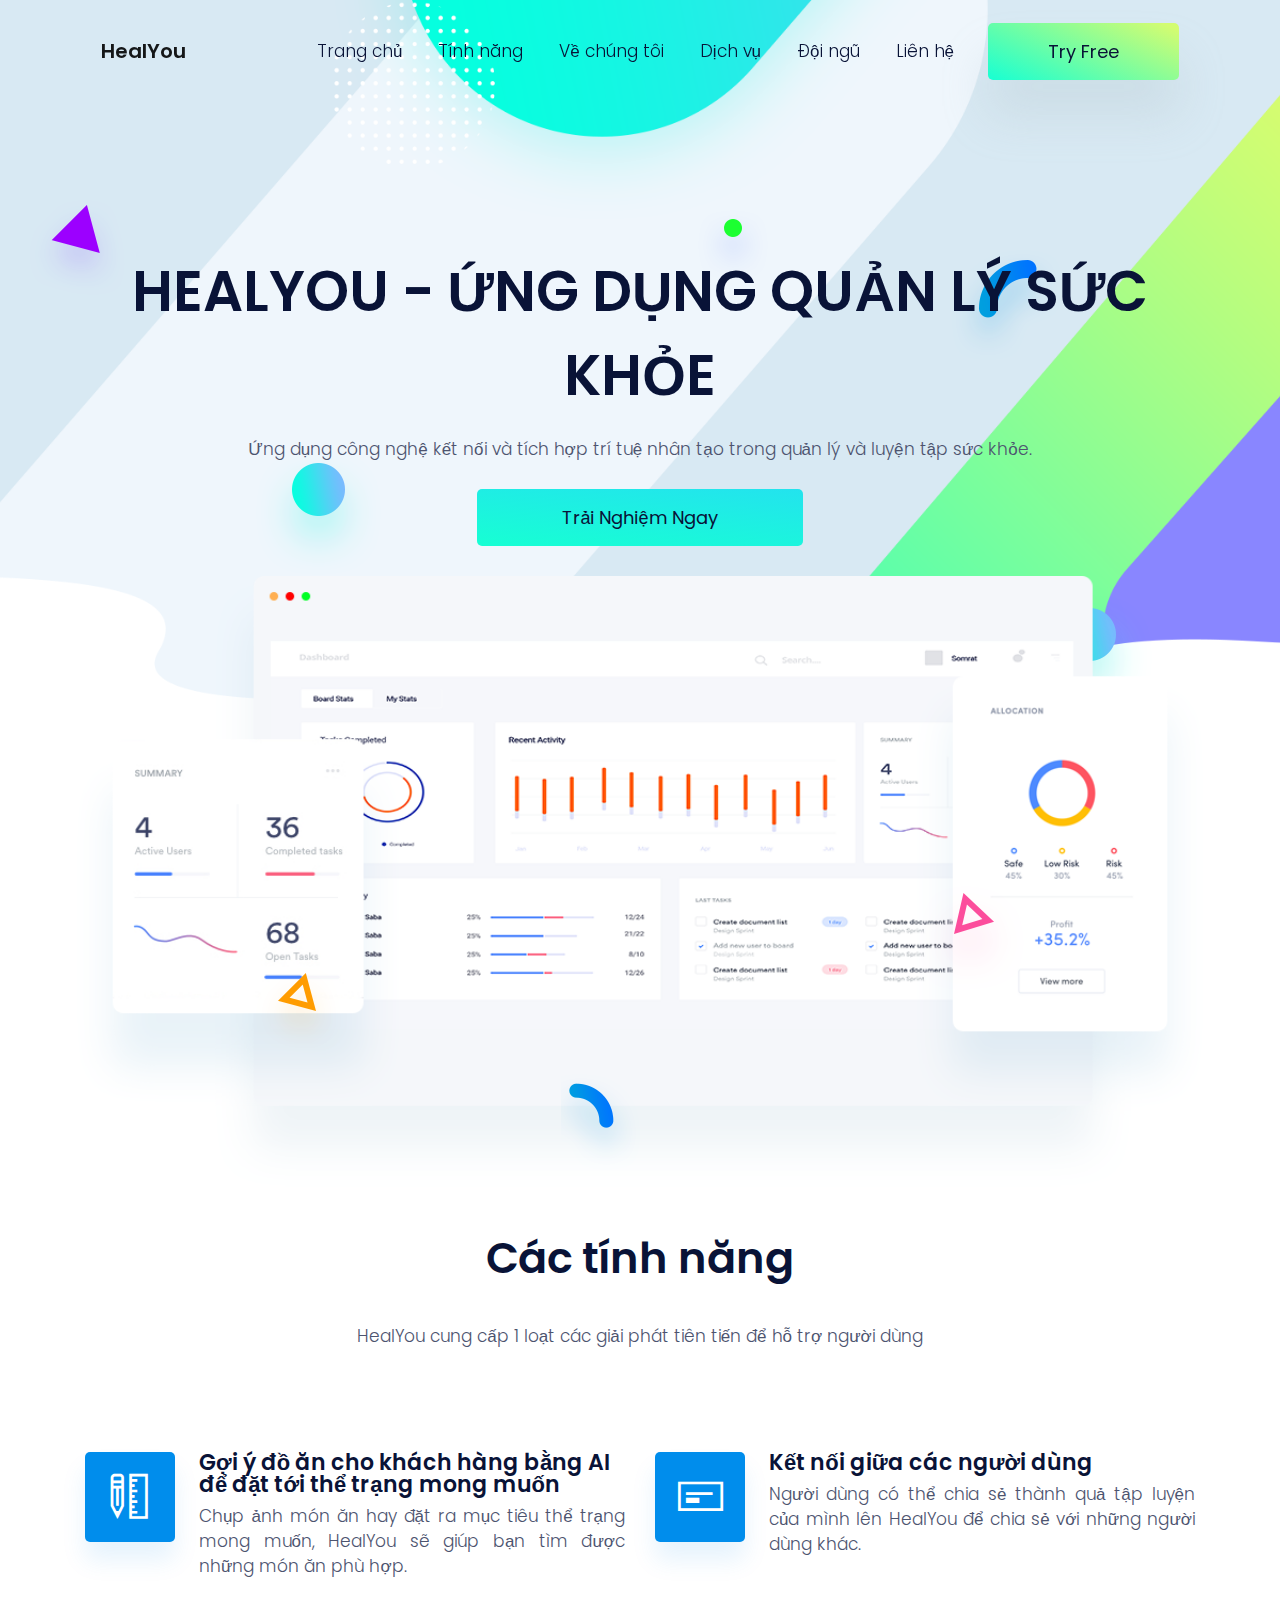
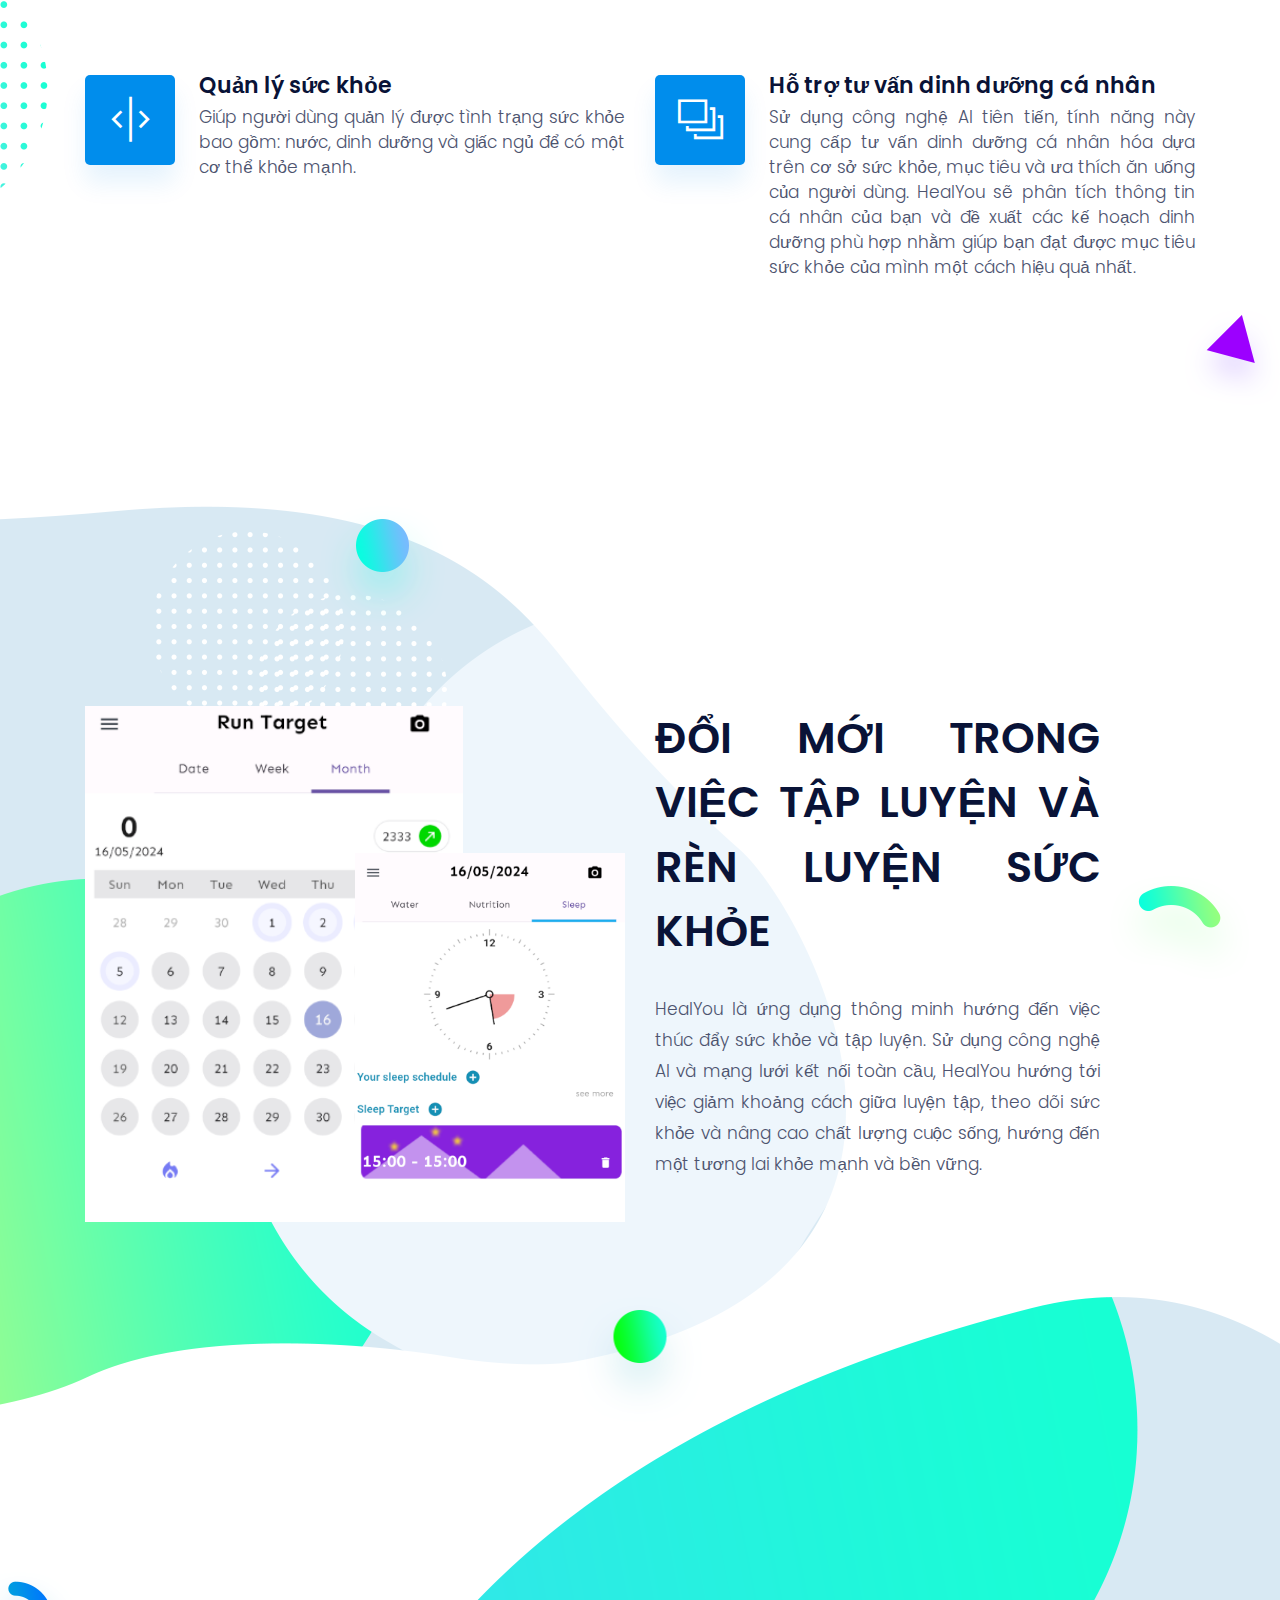
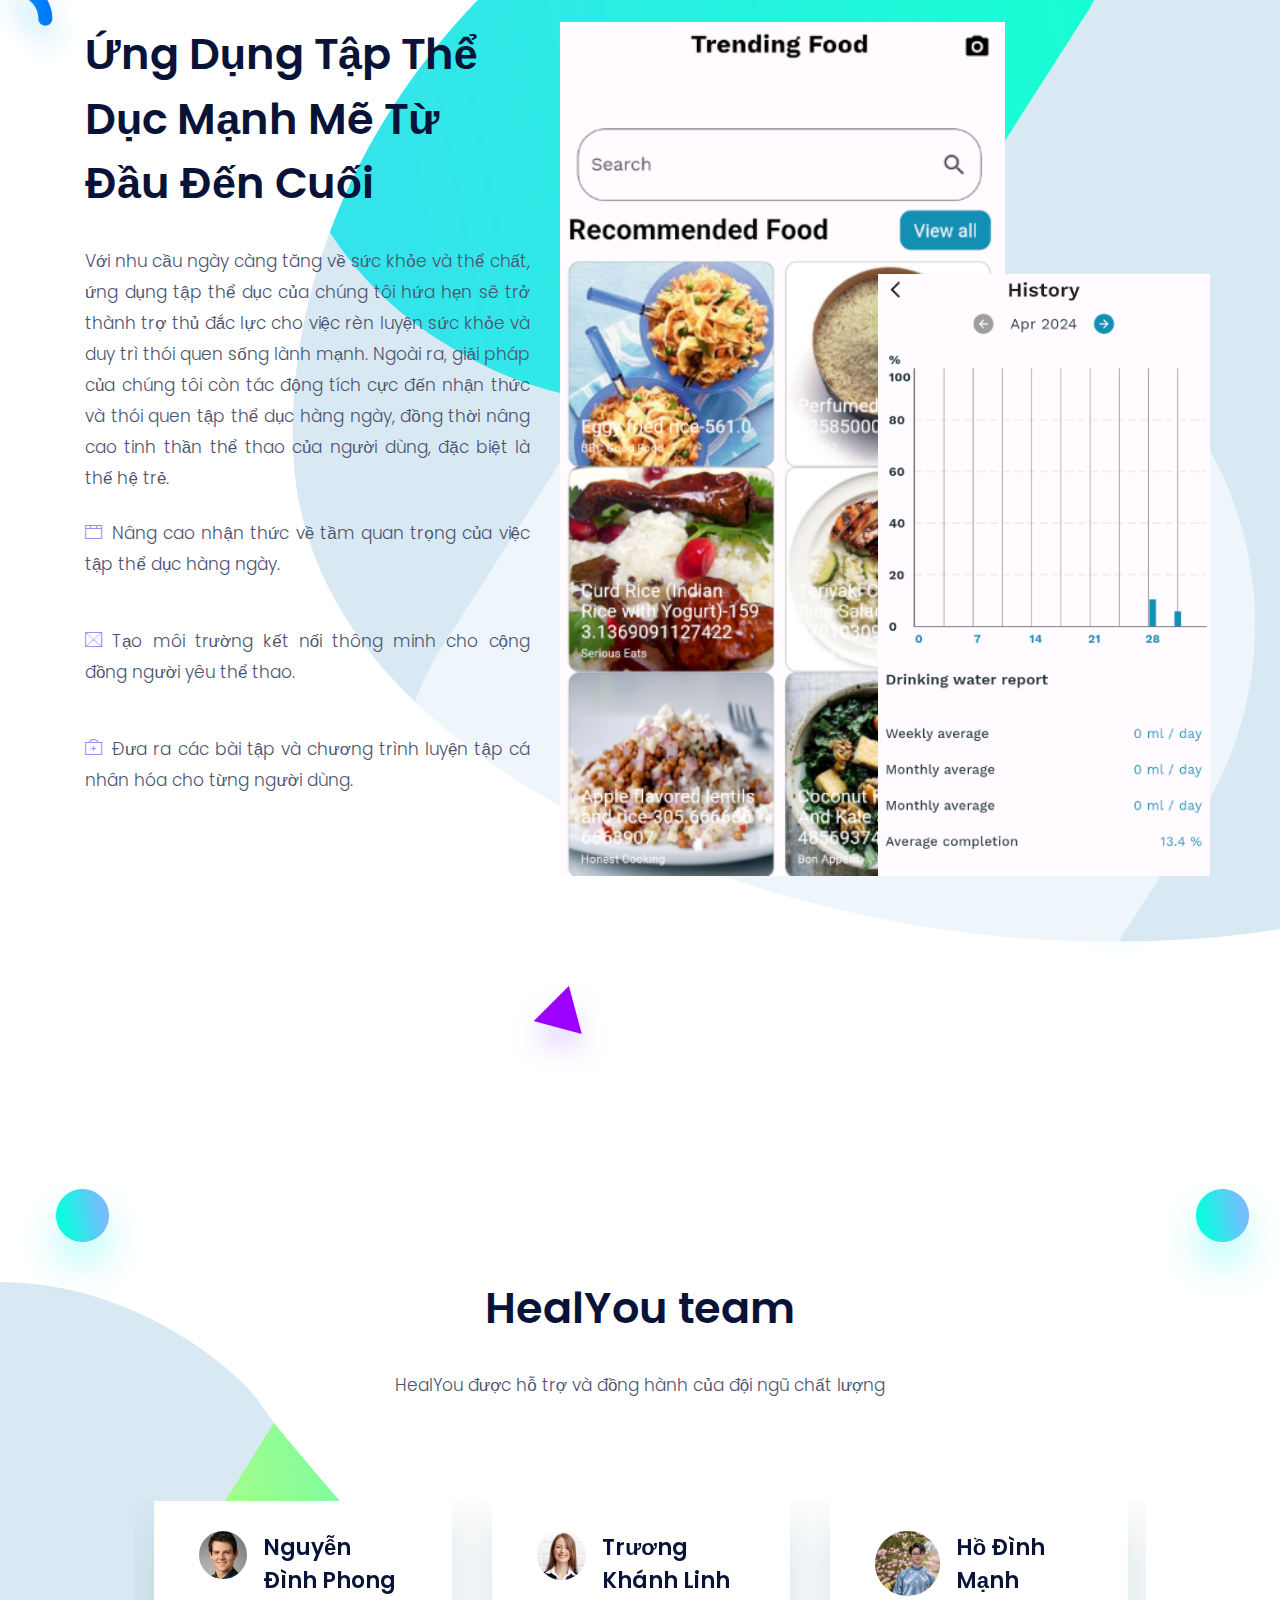
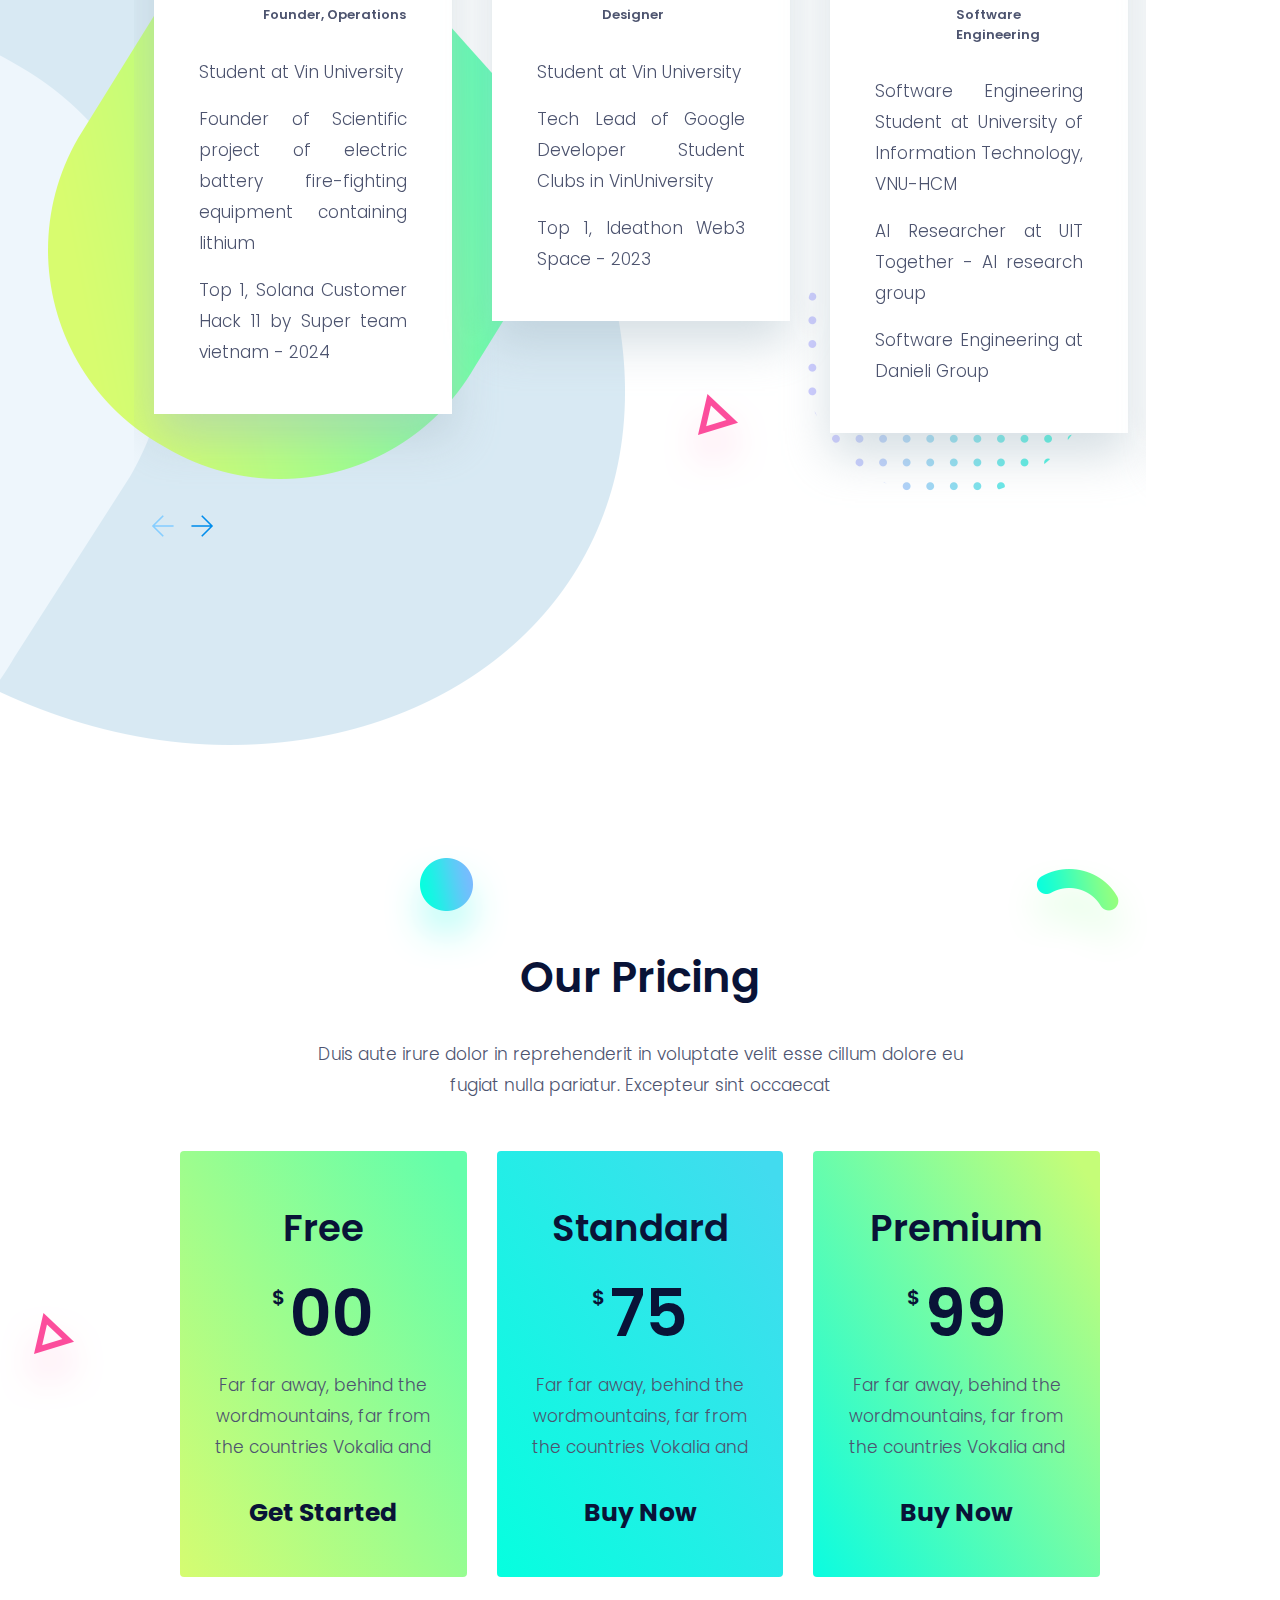
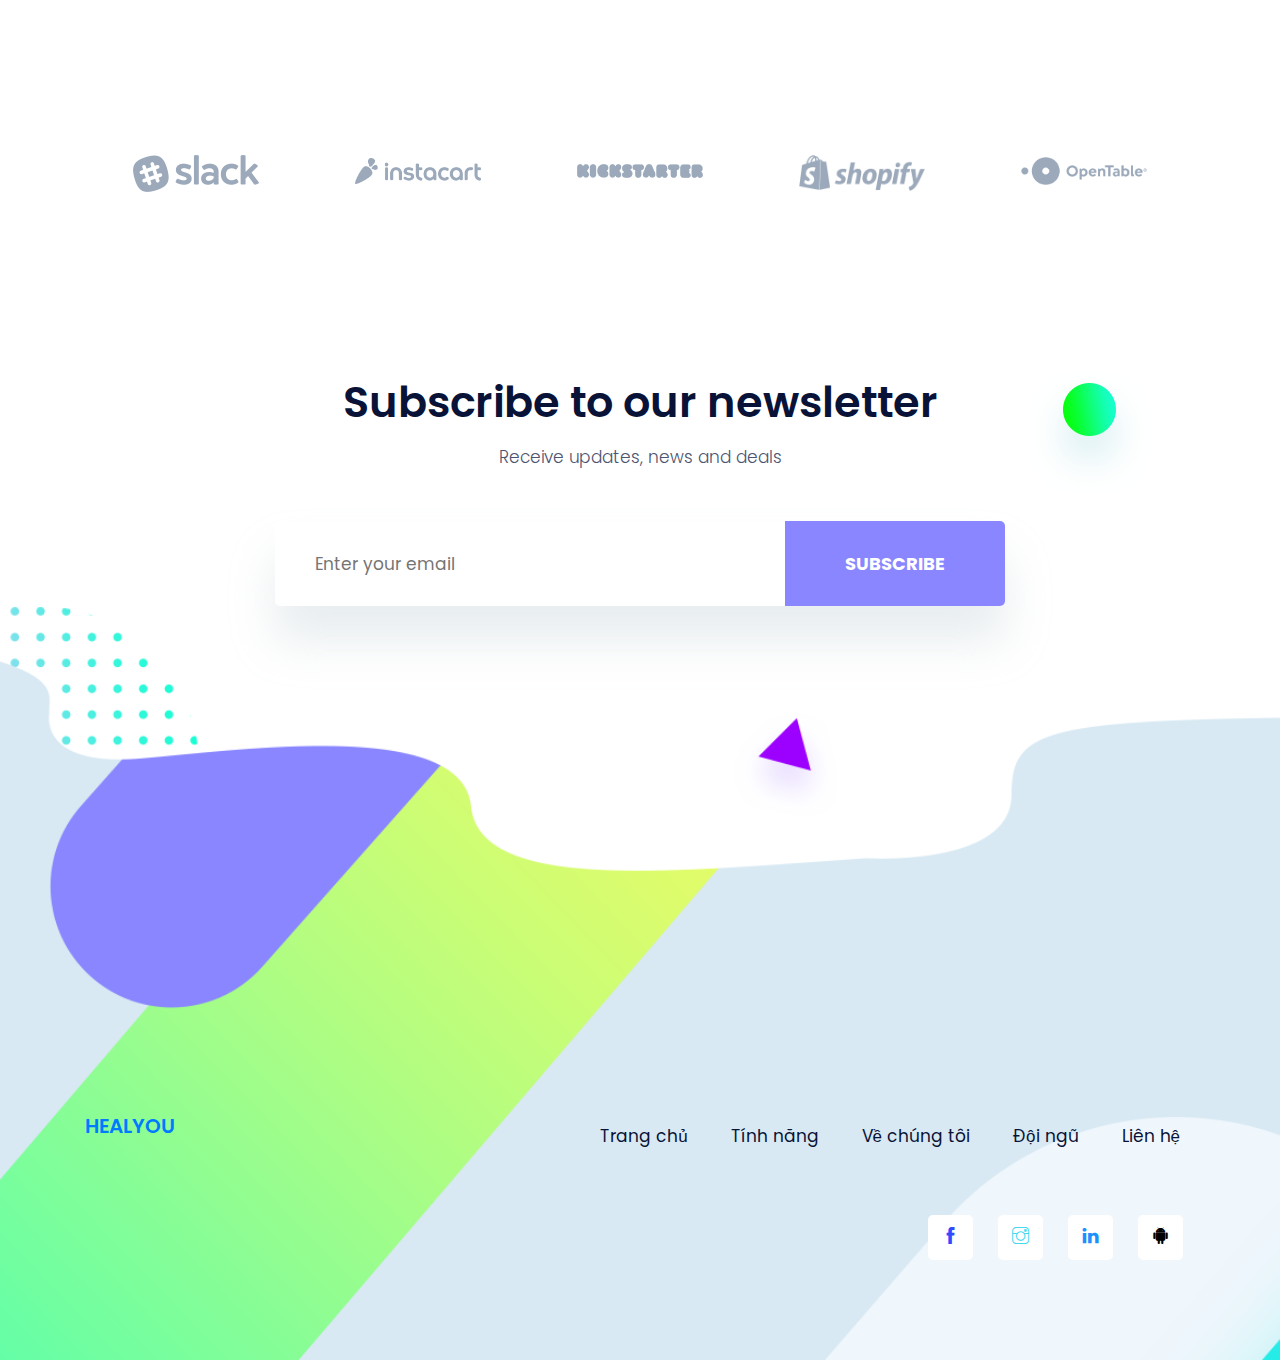
==== commit 5435a13e: "18.5" ====
--- a/theme/index.html
+++ b/theme/index.html
@@ -11,14 +11,14 @@
 
 <head>
   <meta charset="utf-8">
-  <title>Windou</title>
+  <title>HealYou</title>
 
   <!-- mobile responsive meta -->
   <meta name="viewport" content="width=device-width, initial-scale=1">
   <meta name="viewport" content="width=device-width, initial-scale=1, maximum-scale=1">
   
   <!-- theme meta -->
-  <meta name="theme-name" content="Windou" />
+  <meta name="theme-name" content="HealYou" />
   
   <!-- ** Plugins Needed for the Project ** -->
   <!-- Bootstrap -->
@@ -49,7 +49,7 @@
 <section class="fixed-top navigation">
   <div class="container">
     <nav class="navbar navbar-expand-lg navbar-light">
-      <a class="navbar-brand" href="index.html" style="font-weight: 600;">Windou</a>
+      <a class="navbar-brand" href="index.html" style="font-weight: 600;">HealYou</a>
       <button class="navbar-toggler border-0" type="button"
         data-toggle="collapse" data-target="#navbar" aria-controls="navbar"
         aria-expanded="false" aria-label="Toggle navigation">
@@ -93,10 +93,10 @@
   <div class="container">
     <div class="row">
       <div class="col-lg-12 text-center zindex-1">
-        <h1 class="mb-3">WINDOU
+        <h1 class="mb-3">HEALYOU - ỨNG DỤNG QUẢN LÝ SỨC KHỎE
         </h1>
         <p class="mb-4">Ứng dụng công nghệ kết nối và tích hợp trí tuệ nhân tạo
-          trong quản lí kinh doanh sản phẩm tái chế.<br>
+       trong quản lý và luyện tập sức khỏe.<br>
         </p>
         <a target="_blank"
           href="https://play.google.com/store/apps/details?id=com.windou.windou"
@@ -137,7 +137,7 @@
     <div class="row">
       <div class="col-lg-12 text-center">
         <h2 class="section-title">Các tính năng</h2>
-        <p class="mb-100">Windou cung cấp 1 loạt
+        <p class="mb-100">HealYou cung cấp 1 loạt
           các giải phát tiên tiến để hỗ
           trợ
           người dùng</p>
@@ -149,10 +149,9 @@
             <i class="ti-ruler-pencil feature-icon mr-4"></i>
           </div>
           <div>
-            <h4>Phân loại rác thải tái chế bằng AI</h4>
-            <p style=" text-align: justify;">Chụp ảnh vật liệu tái chế qua ứng
-              dụng di động, hệ thống AI của
-              chúng tôi sẽ tự động phân loại và đánh giá chất lượng.</p>
+            <h4>Gợi ý đồ ăn cho khách hàng bằng AI để đặt tới thể trạng mong muốn</h4>
+            <p style=" text-align: justify;">Chụp ảnh món ăn hay đặt ra mục tiêu thể trạng mong muốn, HealYou sẽ giúp
+              bạn tìm được những món ăn phù hợp.</p>
           </div>
         </div>
       </div>
@@ -163,10 +162,9 @@
             <i class="ti-layout-cta-left feature-icon mr-4"></i>
           </div>
           <div>
-            <h4>Kết nối người bán và người mua</h4>
-            <p style=" text-align: justify;"> Người bán đăng thông tin về vật
-              liệu tái chế đã được phân loại bằng AI, kết nối trực tiếp với
-              doanh nghiệp tái chế để thu gom hiệu quả.</p>
+            <h4>Kết nối giữa các người dùng</h4>
+            <p style=" text-align: justify;">Người dùng có thể chia sẻ thành quả tập luyện của mình lên HealYou để chia
+              sẻ với những người dùng khác.</p>
           </div>
         </div>
       </div>
@@ -177,10 +175,9 @@
             <i class="ti-split-v-alt feature-icon mr-4"></i>
           </div>
           <div>
-            <h4>Chuyển Đổi Thành Tín Chỉ Carbon</h4>
-            <p style=" text-align: justify;">Chuyển đổi rác thải tái chế thành
-              tín chỉ carbon, khuyến khích
-              tái chế và giảm lượng rác thải vào môi trường.</p>
+            <h4>Quản lý sức khỏe</h4>
+            <p style=" text-align: justify;">Giúp người dùng quản lý được tình trạng sức khỏe bao gồm: nước, dinh dưỡng
+              và giấc ngủ để có một cơ thể khỏe mạnh.</p>
           </div>
         </div>
       </div>
@@ -191,18 +188,18 @@
             <i class="ti-layers-alt feature-icon mr-4"></i>
           </div>
           <div>
-            <h4>Thưởng Điểm Đóng Góp Cộng Đồng</h4>
-            <p style=" text-align: justify;">Nhận điểm khi tái chế hoặc mua tín
-              dụng carbon, hỗ trợ các dự án cộng đồng và môi trường.</p>
-          </div>
-        </div>
-      </div>
-    </div>
-  </div>
-  <img class="feature-bg-1 up-down-animation"
-    src="images/background-shape/feature-bg-1.png" alt="bg-shape">
-  <img class="feature-bg-2 left-right-animation"
-    src="images/background-shape/feature-bg-2.png" alt="bg-shape">
+            <h4>Hỗ trợ tư vấn dinh dưỡng cá nhân</h4>
+            <p style="text-align: justify;">Sử dụng công nghệ AI tiên tiến, tính năng này cung cấp tư vấn dinh dưỡng cá
+              nhân hóa dựa trên cơ sở sức khỏe, mục tiêu và ưa thích ăn uống của người dùng. HealYou sẽ phân tích thông
+              tin cá nhân của bạn và đề xuất các kế hoạch dinh dưỡng phù hợp nhằm giúp bạn đạt được mục tiêu sức khỏe
+              của mình một cách hiệu quả nhất.</p>
+          </div>
+        </div>
+      </div>
+    </div>
+  </div>
+  <img class="feature-bg-1 up-down-animation" src="images/background-shape/feature-bg-1.png" alt="bg-shape">
+  <img class="feature-bg-2 left-right-animation" src="images/background-shape/feature-bg-2.png" alt="bg-shape">
 </section>
 <!-- /feature -->
 
@@ -212,33 +209,25 @@
     <div class="row">
       <div class="col-md-6">
         <div class="seo-image">
-          <img class="img-fluid" src="images/marketing/marketing.png"
-            alt="form-img">
+          <img class="img-fluid base" src="images/marketing/marketing-1st-layer.png" alt="form-img">
+          <img class="img-fluid overlay" src="images/marketing/marketing-2nd-layer.png" alt="form-img">
         </div>
       </div>
       <div class="col-md-5">
-        <h2 style=" text-align: justify;" class="section-title">ĐỔI MỚI TRONG TÁI CHẾ VÀ SẢN XUẤT CÓ TRÁCH
-          NHIỆM!</h2>
-        <p style=" text-align: justify;">WINDOU là ứng dụng thông minh hướng đến
-          việc thúc đẩy sự phát triển
-          bền vững của ngành tái chế và thương mại hóa tín chỉ carbon toàn cầu.
-          Sử dụng công nghệ AI và mạng lưới kết nối toàn cầu, WINDOU hướng tới
-          việc giảm khoảng cách giữa sản xuất, tiêu thụ và tái chế, hướng đến
-          một tương lai bền vững.
+        <h2 style=" text-align: justify;" class="section-title">ĐỔI MỚI TRONG VIỆC TẬP LUYỆN VÀ RÈN LUYỆN SỨC KHỎE</h2>
+        <p style=" text-align: justify;">HealYou là ứng dụng thông minh hướng đến việc thúc đẩy sức khỏe và tập luyện.
+          Sử dụng công nghệ AI và mạng lưới kết nối toàn cầu, HealYou hướng tới việc giảm khoảng cách giữa luyện tập,
+          theo dõi sức khỏe và nâng cao chất lượng cuộc sống, hướng đến một tương lai khỏe mạnh và bền vững.
         </p>
       </div>
     </div>
   </div>
   <!-- background image -->
-  <img class="img-fluid seo-bg" src="images/backgrounds/seo-bg.png"
-    alt="seo-bg">
+  <img class="img-fluid seo-bg" src="images/backgrounds/seo-bg.png" alt="seo-bg">
   <!-- background-shape -->
-  <img class="seo-bg-shape-1 left-right-animation"
-    src="images/background-shape/seo-ball-1.png" alt="bg-shape">
-  <img class="seo-bg-shape-2 up-down-animation"
-    src="images/background-shape/seo-half-cycle.png" alt="bg-shape">
-  <img class="seo-bg-shape-3 left-right-animation"
-    src="images/background-shape/seo-ball-2.png" alt="bg-shape">
+  <img class="seo-bg-shape-1 left-right-animation" src="images/background-shape/seo-ball-1.png" alt="bg-shape">
+  <img class="seo-bg-shape-2 up-down-animation" src="images/background-shape/seo-half-cycle.png" alt="bg-shape">
+  <img class="seo-bg-shape-3 left-right-animation" src="images/background-shape/seo-ball-2.png" alt="bg-shape">
 </section>
 <!-- /marketing -->
 
@@ -257,37 +246,33 @@
   <div class="container">
     <div class="row justify-content-between">
       <div class="col-md-5 order-2 order-md-1">
-        <h2 class="section-title">Powerful Layout From Top To Bottom</h2>
-        <p style=" text-align: justify;" class="mb-4">Với thị trường tiềm năng
-          trong kinh doanh bền vững gắn
-          liền với sản xuất và tiêu dùng có trách nhiệm, WINDOU hứa hẹn sẽ trở
-          thành cầu nối cho việc sử dụng, tái chế rác thải có trách nhiệm và
-          khoa học trong tương lai. Ngoài ra, giải pháp của chúng tôi còn tác
-          động tích cực đến nhận thức và khả năng phân loại rác thải có thể tái
-          chế, đồng thời nâng cao tinh thần tiêu dùng có trách nhiệm của người
-          dân toàn cầu, đặc biệt là thế hệ trẻ.
+        <h2 class="section-title">Ứng Dụng Tập Thể Dục Mạnh Mẽ Từ Đầu Đến Cuối</h2>
+        <p style=" text-align: justify;" class="mb-4">Với nhu cầu ngày càng tăng
+          về sức khỏe và thể chất, ứng dụng tập thể dục của chúng tôi hứa hẹn sẽ
+          trở thành trợ thủ đắc lực cho việc rèn luyện sức khỏe và duy trì thói quen
+          sống lành mạnh. Ngoài ra, giải pháp của chúng tôi còn tác động tích
+          cực đến nhận thức và thói quen tập thể dục hàng ngày, đồng thời nâng cao
+          tinh thần thể thao của người dùng, đặc biệt là thế hệ trẻ.
         </p>
         <ul class="pl-0 service-list">
           <li><p style="text-align: justify;"><i
-                class="ti-layout-tab-window text-purple"></i>Nâng cao
-              nhận
-              thức
-              và khả năng phân loại rác thải có thể tái chế.</p></li>
+                class="ti-layout-tab-window text-purple"></i>Nâng cao nhận thức
+              về tầm quan trọng của việc tập thể dục hàng ngày.</p></li>
           <li>
             <p style="text-align: justify;">
-              <i class="ti-layout-placeholder text-purple"></i>Tạo môi
-              trường
-              kết nối thông minh cho chuỗi cung ứng rác thải tái chế.</p>
+              <i class="ti-layout-placeholder text-purple"></i>Tạo môi trường
+              kết nối thông minh cho cộng đồng người yêu thể thao.</p>
           </li>
           <li><p style="text-align: justify;"><i
-                class="ti-support text-purple"></i>Tạo môi trường trao đổi
-              tín
-              chỉ carbon và đóng góp cho các hoạt động cộng đồng.</p></li>
+                class="ti-support text-purple"></i>Đưa ra các bài tập và chương
+              trình luyện tập cá nhân hóa cho từng người dùng.</p></li>
         </ul>
       </div>
-      <div class="col-md-7 order-1 order-md-2">
-        <img class="img-fluid layer-3" src="images/service/service.png"
+      <div class="col-md-7 order-1 order-md-2 service-image">
+        <img class="img-fluid layer-3" src="images/service/service-1st-layer.png"
           alt="service">
+        <img class ="img-fluid layer-2" src="images/service/service-2nd-layer.png"
+          alt="service-2">
       </div>
     </div>
   </div>
@@ -307,8 +292,8 @@
   <div class="container-fluid">
     <div class="row">
       <div class="col-lg-12 text-center">
-        <h2 class="section-title">Windou team</h2>
-        <p  class="mb-100">Windou được hỗ trợ và
+        <h2 class="section-title">HealYou team</h2>
+        <p  class="mb-100">HealYou được hỗ trợ và
           đồng hành của đội ngũ chất
           lượng</p>
       </div>
@@ -581,7 +566,7 @@
       <div class="col-lg-4 text-center text-lg-left mb-4 mb-lg-0">
         <!-- logo -->
         <a class="navbar-brand" href="index.html"
-          style="font-weight: 600;">Windou</a>
+          style="font-weight: 600;">HEALYOU</a>
       </div>
       <!-- footer menu -->
       <nav class="col-lg-8 align-self-center mb-5">
--- a/theme/css/style.css
+++ b/theme/css/style.css
@@ -16,6 +16,7 @@
 -------------------------------------------------------------------*/
 /* 1.1 typography */
 @import url("https://fonts.googleapis.com/css?family=Poppins:300,400,500,600,700");
+
 body {
   line-height: 31px;
   font-family: "Poppins", sans-serif;
@@ -24,7 +25,8 @@
   font-size: 17px;
 }
 
-p, .paragraph {
+p,
+.paragraph {
   font-weight: 300;
   color: #4d546f;
   font-size: 17px;
@@ -32,34 +34,51 @@
   font-family: "Poppins", sans-serif;
 }
 
-h1, h2, h3, h4, h5, h6, .h1, .h2, .h3, .h4, .h5, .h6 {
+h1,
+h2,
+h3,
+h4,
+h5,
+h6,
+.h1,
+.h2,
+.h3,
+.h4,
+.h5,
+.h6 {
   color: #091337;
   font-family: "Poppins", sans-serif;
   font-weight: 600;
   line-height: 1.5;
 }
 
-h1, .h1 {
+h1,
+.h1 {
   font-size: 56px;
 }
 
-h2, .h2 {
+h2,
+.h2 {
   font-size: 43px;
 }
 
-h3, .h3 {
+h3,
+.h3 {
   font-size: 37px;
 }
 
-h4, .h4 {
+h4,
+.h4 {
   font-size: 22px;
 }
 
-h5, .h5 {
+h5,
+.h5 {
   font-size: 16px;
 }
 
-h6, .h6 {
+h6,
+.h6 {
   font-size: 13px;
 }
 
@@ -75,10 +94,12 @@
   z-index: 1;
   transition: 0.2s ease;
 }
+
 .btn:focus {
   outline: 0;
   box-shadow: none !important;
 }
+
 .btn:active {
   box-shadow: none;
 }
@@ -88,9 +109,11 @@
   color: #091337;
   transition: background 1s ease-out;
 }
+
 .btn-primary:active {
   background: linear-gradient(25deg, rgb(23, 255, 211) 0%, rgb(211, 252, 113) 95%) !important;
 }
+
 .btn-primary:hover {
   background: linear-gradient(205deg, rgb(23, 255, 211) 0%, rgb(211, 252, 113) 95%);
   color: #091337;
@@ -101,9 +124,11 @@
   background-color: transparent;
   color: #091337;
 }
+
 .btn-secondary:active {
   background: linear-gradient(6deg, rgb(23, 255, 211) 0%, rgb(35, 227, 238) 100%) !important;
 }
+
 .btn-secondary:hover {
   background: linear-gradient(186deg, rgb(23, 255, 211) 0%, rgb(35, 227, 238) 100%);
   color: #091337;
@@ -165,6 +190,7 @@
   cursor: pointer;
   transition: 0.2s ease;
 }
+
 a:focus,
 button:focus,
 select:focus {
@@ -183,20 +209,24 @@
   padding-top: 130px;
   padding-bottom: 130px;
 }
+
 .section-sm {
   padding-top: 40px;
   padding-bottom: 40px;
 }
+
 .section-lg {
   padding-top: 200px;
   padding-bottom: 200px;
 }
+
 @media (max-width: 575px) {
   .section-lg {
     padding-top: 150px;
     padding-bottom: 150px;
   }
 }
+
 .section-title {
   margin-bottom: 30px;
 }
@@ -211,6 +241,7 @@
 .overlay {
   position: relative;
 }
+
 .overlay::before {
   position: absolute;
   content: "";
@@ -335,6 +366,7 @@
 .translate-y-150 {
   transform: translateY(150px);
 }
+
 @media (max-width: 575px) {
   .translate-y-150 {
     transform: translateY(0);
@@ -349,10 +381,12 @@
   0% {
     transform: translateX(0);
   }
+
   100% {
     transform: translateX(-20px);
   }
 }
+
 .up-down-animation {
   animation: up_down 3s ease-in infinite alternate-reverse;
 }
@@ -361,10 +395,12 @@
   0% {
     transform: translateY(0);
   }
+
   100% {
     transform: translateY(-20px);
   }
 }
+
 .zindex-1 {
   z-index: 1;
 }
@@ -380,6 +416,7 @@
 .navbar {
   transition: 0.3s ease;
 }
+
 @media (max-width: 991px) {
   .navbar-collapse {
     padding-bottom: 20px;
@@ -390,6 +427,7 @@
   background-color: #fff;
   box-shadow: 0px 10px 20px 0px rgba(0, 141, 236, 0.1);
 }
+
 .nav-bg .navbar {
   padding: 10px 0;
 }
@@ -397,6 +435,7 @@
 .nav-item {
   padding: 20px 10px;
 }
+
 @media (max-width: 991px) {
   .nav-item {
     padding: 0;
@@ -424,89 +463,106 @@
   left: 30px;
   top: 200px;
 }
+
 @media (max-width: 767px) {
   .hero-bg-1 {
     display: none;
   }
 }
+
 .hero-bg-2 {
   position: absolute;
   top: 50%;
   left: 20%;
 }
+
 @media (max-width: 767px) {
   .hero-bg-2 {
     display: none;
   }
 }
+
 .hero-bg-3 {
   position: absolute;
   bottom: 0%;
   left: 10%;
 }
+
 @media (max-width: 767px) {
   .hero-bg-3 {
     display: none;
   }
 }
+
 .hero-bg-4 {
   top: 210px;
   right: 40%;
   position: absolute;
 }
+
 @media (max-width: 767px) {
   .hero-bg-4 {
     display: none;
   }
 }
+
 .hero-bg-5 {
   position: absolute;
   top: 250px;
   right: 17%;
 }
+
 @media (max-width: 767px) {
   .hero-bg-5 {
     display: none;
   }
 }
+
 .hero-bg-6 {
   position: absolute;
   right: 10%;
   bottom: 20%;
 }
+
 @media (max-width: 767px) {
   .hero-bg-6 {
     display: none;
   }
 }
+
 .hero-bg-7 {
   position: absolute;
   left: 20%;
   bottom: -17%;
   z-index: 1;
 }
+
 @media (max-width: 767px) {
   .hero-bg-7 {
     display: none;
   }
 }
+
 .hero-bg-8 {
   position: absolute;
   bottom: -30%;
   right: 50%;
   z-index: 1;
 }
+
 @media (max-width: 767px) {
   .hero-bg-8 {
     display: none;
   }
 }
+
 .hero-bg-9 {
   position: absolute;
   right: 20%;
   bottom: -10%;
   z-index: 1;
 }
+
 @media (max-width: 767px) {
   .hero-bg-9 {
     display: none;
@@ -516,37 +572,45 @@
 .feature {
   position: relative;
 }
+
 .feature-item h4 {
   line-height: 1;
 }
+
 .feature-item p {
   line-height: 25px;
 }
+
 .feature-item:hover .feature-icon {
   box-shadow: 0px 18px 43px 0px rgba(0, 141, 236, 0.21);
 }
+
 .feature-bg-1 {
   position: absolute;
   left: 0;
   top: 50%;
   z-index: -1;
 }
+
 @media (max-width: 767px) {
   .feature-bg-1 {
     display: none;
   }
 }
+
 .feature-bg-2 {
   position: absolute;
   right: 0;
   bottom: 10%;
   z-index: -1;
 }
+
 @media (max-width: 767px) {
   .feature-bg-2 {
     display: none;
   }
 }
+
 .feature-icon {
   display: inline-block;
   height: 90px;
@@ -565,44 +629,52 @@
   position: relative;
   overflow: visible;
 }
+
 .seo-bg {
   position: absolute;
   left: 0;
   top: 0;
   z-index: -1;
 }
+
 @media (max-width: 1200px) {
   .seo-bg {
     max-width: 500px;
   }
 }
+
 @media (max-width: 991px) {
   .seo-bg {
     max-width: 400px;
   }
 }
+
 .seo-bg-shape-1 {
   position: absolute;
   left: 25%;
   top: 0;
   z-index: -1;
 }
+
 @media (max-width: 767px) {
   .seo-bg-shape-1 {
     display: none;
   }
 }
+
 .seo-bg-shape-2 {
   position: absolute;
   right: 2%;
   top: 40%;
   z-index: -1;
 }
+
 @media (max-width: 767px) {
   .seo-bg-shape-2 {
     display: none;
   }
 }
+
 .seo-bg-shape-3 {
   position: absolute;
   left: 50%;
@@ -610,58 +682,103 @@
   transform: translateX(-50%);
   z-index: -1;
 }
+
 @media (max-width: 767px) {
   .seo-bg-shape-3 {
     display: none;
   }
 }
+
+.seo-image {
+  position: relative;
+}
+
+.seo-image img.base {
+  width: 70%;
+  height: auto;
+}
+
+.seo-image img.overlay {
+  position: absolute;
+  bottom: 0;
+  right: 0;
+  width: 50%; 
+  height: auto;
+}
+
+.service-image {
+  position: relative;
+}
+
+.service-image img.layer-3 {
+  width: 70%;
+  height: auto;
+}
+
+.service-image img.layer-2 {
+  position: absolute;
+  bottom: 0;
+  right: 0;
+  width: 50%; 
+  height: auto;
+}
+
 
 .service {
   position: relative;
   overflow: visible;
 }
+
 .service-list li {
   margin-bottom: 30px;
   color: #4d546f;
 }
+
 .service-list li i {
   margin-right: 20px;
   color: #4d546f;
 }
+
 .service-bg {
   position: absolute;
   right: 0;
   top: -10%;
   z-index: -1;
 }
+
 @media (max-width: 1200px) {
   .service-bg {
     max-width: 500px;
   }
 }
+
 @media (max-width: 991px) {
   .service-bg {
     max-width: 400px;
     top: 0;
   }
 }
+
 .service-bg-shape-1 {
   position: absolute;
   left: 0;
   top: 150px;
   z-index: -1;
 }
+
 @media (max-width: 767px) {
   .service-bg-shape-1 {
     display: none;
   }
 }
+
 .service-bg-shape-2 {
   position: absolute;
   left: 40%;
   bottom: 0;
   z-index: -1;
 }
+
 @media (max-width: 767px) {
   .service-bg-shape-2 {
     display: none;
@@ -672,13 +789,16 @@
   overflow: visible;
   position: relative;
 }
+
 .team-slider {
   overflow: hidden;
   padding-bottom: 100px;
 }
+
 .team-slider .slick-list {
   overflow: visible;
 }
+
 .team-slider .slick-arrow {
   border: 0;
   background: transparent;
@@ -688,71 +808,85 @@
   z-index: 1;
   font-size: 25px;
 }
+
 .team-slider .slick-arrow.slick-disabled {
   color: #86ceff;
 }
+
 .team-slider .prevArrow {
   left: 10px;
 }
+
 .team-slider .nextArrow {
   left: 50px;
 }
+
 .team-member {
   padding: 30px 45px;
   background: #fff;
   box-shadow: 0px 23px 43px 0px rgba(172, 189, 199, 0.49);
   margin: 0 20px;
 }
+
 @media (max-width: 1200px) {
   .team-member {
     padding: 30px;
   }
 }
+
 .team-bg {
   position: absolute;
   left: 0;
   bottom: 0;
   z-index: -1;
 }
+
 .team-bg-shape-1 {
   position: absolute;
   top: 100px;
   left: 20px;
   z-index: -1;
 }
+
 @media (max-width: 767px) {
   .team-bg-shape-1 {
     display: none;
   }
 }
+
 .team-bg-shape-2 {
   position: absolute;
   top: 100px;
   right: -5px;
   z-index: -1;
 }
+
 @media (max-width: 767px) {
   .team-bg-shape-2 {
     display: none;
   }
 }
+
 .team-bg-shape-3 {
   position: absolute;
   bottom: 20%;
   right: 40%;
   z-index: -1;
 }
+
 @media (max-width: 767px) {
   .team-bg-shape-3 {
     display: none;
   }
 }
+
 .team-bg-shape-4 {
   position: absolute;
   bottom: 20%;
   right: 180px;
   z-index: -1;
 }
+
 @media (max-width: 767px) {
   .team-bg-shape-4 {
     display: none;
@@ -763,77 +897,94 @@
   position: relative;
   overflow: visible;
 }
+
 .pricing-table {
   padding: 50px 35px 30px;
   transition: 0.2s ease;
 }
+
 @media (max-width: 1200px) {
   .pricing-table {
     padding: 30px 20px;
   }
 }
+
 .pricing-table h1 {
   font-size: 65px;
 }
+
 .pricing-table h1 span {
   font-size: 20px;
   vertical-align: top;
   line-height: 65px;
   margin-right: 5px;
 }
+
 .pricing-table:hover {
   box-shadow: 0px 59px 43px 0px rgba(216, 233, 243, 0.3);
 }
+
 .pricing-table.table-1 {
   background-image: linear-gradient(59deg, rgb(213, 252, 113) 0%, rgb(100, 254, 171) 95%);
 }
+
 .pricing-table.table-2 {
   background-image: linear-gradient(59deg, rgb(6, 255, 223) 0%, rgb(66, 219, 239) 95%);
 }
+
 .pricing-table.table-3 {
   background-image: linear-gradient(59deg, rgb(11, 252, 224) 0%, rgb(197, 253, 120) 95%);
 }
+
 .pricing-btn {
   font-size: 25px;
   font-weight: 700;
   color: #091337;
 }
+
 @media (max-width: 1200px) {
   .pricing-btn {
     padding: 5px;
   }
 }
+
 .pricing-btn:hover {
   color: #008dec;
 }
+
 .pricing-bg-shape-1 {
   position: absolute;
   left: 30%;
   top: 100px;
   z-index: -1;
 }
+
 @media (max-width: 767px) {
   .pricing-bg-shape-1 {
     display: none;
   }
 }
+
 .pricing-bg-shape-2 {
   position: absolute;
   right: 10%;
   top: 110px;
   z-index: -1;
 }
+
 @media (max-width: 767px) {
   .pricing-bg-shape-2 {
     display: none;
   }
 }
+
 .pricing-bg-shape-3 {
   position: absolute;
   bottom: 20%;
   left: 0;
   z-index: -1;
 }
+
 @media (max-width: 767px) {
   .pricing-bg-shape-3 {
     display: none;
@@ -843,6 +994,7 @@
 .newsletter {
   position: relative;
 }
+
 .newsletter-form {
   height: 85px;
   width: 100%;
@@ -852,10 +1004,12 @@
   box-shadow: 0px 35px 46px 0px rgba(172, 189, 199, 0.28);
   border-radius: 5px;
 }
+
 .newsletter-form:focus {
   outline: 0;
   box-shadow: 0;
 }
+
 .newsletter-btn {
   position: absolute;
   height: 100%;
@@ -868,18 +1022,21 @@
   color: #fff;
   text-transform: uppercase;
 }
+
 @media (max-width: 575px) {
   .newsletter-btn {
     padding-left: 5px;
     padding-right: 5px;
   }
 }
+
 .newsletter-bg-shape {
   position: absolute;
   top: 0;
   right: 10%;
   z-index: -1;
 }
+
 @media (max-width: 767px) {
   .newsletter-bg-shape {
     display: none;
@@ -891,10 +1048,12 @@
   background-position: top center;
   background-repeat: no-repeat;
 }
+
 .footer-section {
   padding-top: 500px;
   padding-bottom: 100px;
 }
+
 .footer-menu a {
   color: #091337;
   display: block;
@@ -905,6 +1064,7 @@
 .social-icon li {
   margin: 0 12px;
 }
+
 .social-icon li a {
   height: 45px;
   width: 45px;
@@ -918,6 +1078,7 @@
 .client-logo-slider img {
   transition: 0.2s ease;
 }
+
 .client-logo-slider a:hover img {
   transform: scale(1.2);
 }
@@ -935,50 +1096,59 @@
   top: 10%;
   z-index: -1;
 }
+
 @media (max-width: 767px) {
   .service-bg-1 {
     display: none;
   }
 }
+
 .service-bg-2 {
   position: absolute;
   right: 50px;
   top: 10%;
   z-index: -1;
 }
+
 @media (max-width: 767px) {
   .service-bg-2 {
     display: none;
   }
 }
+
 .service-bg-3 {
   position: absolute;
   right: 50px;
   top: 50%;
   z-index: -1;
 }
+
 @media (max-width: 767px) {
   .service-bg-3 {
     display: none;
   }
 }
+
 .service-bg-4 {
   position: absolute;
   left: 50px;
   bottom: 30%;
   z-index: -1;
 }
+
 @media (max-width: 767px) {
   .service-bg-4 {
     display: none;
   }
 }
+
 .service-bg-5 {
   position: absolute;
   left: 10%;
   bottom: 5%;
   z-index: -1;
 }
+
 @media (max-width: 767px) {
   .service-bg-5 {
     display: none;
@@ -989,76 +1159,90 @@
   position: relative;
   overflow: visible;
 }
+
 .about-video {
   position: relative;
 }
+
 .about-video .play-btn {
   position: absolute;
   left: 50%;
   top: 50%;
   transform: translate(-50%, -50%);
 }
+
 .about-bg-1 {
   position: absolute;
   left: 30%;
   top: 10%;
   z-index: -1;
 }
+
 @media (max-width: 767px) {
   .about-bg-1 {
     display: none;
   }
 }
+
 .about-bg-2 {
   position: absolute;
   top: 30%;
   right: 40px;
   z-index: -1;
 }
+
 @media (max-width: 767px) {
   .about-bg-2 {
     display: none;
   }
 }
+
 .about-bg-3 {
   position: absolute;
   bottom: 20%;
   left: 30px;
   z-index: -1;
 }
+
 @media (max-width: 767px) {
   .about-bg-3 {
     display: none;
   }
 }
+
 .about-bg-4 {
   position: absolute;
   top: 20%;
   left: 40px;
   z-index: -1;
 }
+
 @media (max-width: 767px) {
   .about-bg-4 {
     display: none;
   }
 }
+
 .about-bg-5 {
   position: absolute;
   bottom: 10%;
   right: 40px;
   z-index: -1;
 }
+
 @media (max-width: 767px) {
   .about-bg-5 {
     display: none;
   }
 }
+
 .about-bg-6 {
   position: absolute;
   top: 10%;
   right: 10%;
   z-index: -1;
 }
+
 @media (max-width: 767px) {
   .about-bg-6 {
     display: none;
@@ -1078,6 +1262,7 @@
   transition: 0.2s ease;
   box-shadow: 0px 23px 43px 0px rgba(94, 254, 198, 0.3);
 }
+
 .play-btn:hover {
   color: #fff;
   font-size: 30px;
@@ -1103,6 +1288,7 @@
   width: 100%;
   background: #f7fafc;
 }
+
 .form-control:focus {
   border-color: #008dec;
   box-shadow: none;
@@ -1126,14 +1312,17 @@
   vertical-align: middle;
   text-align: center;
 }
+
 .round-icon.green {
   background: #e0fef4;
   color: #00f7a7;
 }
+
 .round-icon.blue {
   background: #e0f1ff;
   color: #008cff;
 }
+
 .round-icon.orange {
   background: #fff1e0;
   color: #ff8b00;
@@ -1142,59 +1331,70 @@
 .contact {
   position: relative;
 }
+
 .contact-bg-1 {
   position: absolute;
   left: 0;
   top: 10%;
   z-index: -1;
 }
+
 @media (max-width: 767px) {
   .contact-bg-1 {
     display: none;
   }
 }
+
 .contact-bg-2 {
   position: absolute;
   top: 20%;
   right: 10%;
   z-index: -1;
 }
+
 @media (max-width: 767px) {
   .contact-bg-2 {
     display: none;
   }
 }
+
 .contact-bg-3 {
   position: absolute;
   top: 10%;
   left: 40%;
   z-index: -1;
 }
+
 @media (max-width: 767px) {
   .contact-bg-3 {
     display: none;
   }
 }
+
 .contact-bg-4 {
   position: absolute;
   bottom: 10%;
   left: 10%;
   z-index: -1;
 }
+
 @media (max-width: 767px) {
   .contact-bg-4 {
     display: none;
   }
 }
+
 .contact-bg-5 {
   position: absolute;
   bottom: 10%;
   right: 10%;
   z-index: -1;
 }
+
 @media (max-width: 767px) {
   .contact-bg-5 {
     display: none;
   }
 }
-/*# sourceMappingURL=style.css.map */
+
+/*# sourceMappingURL=style.css.map */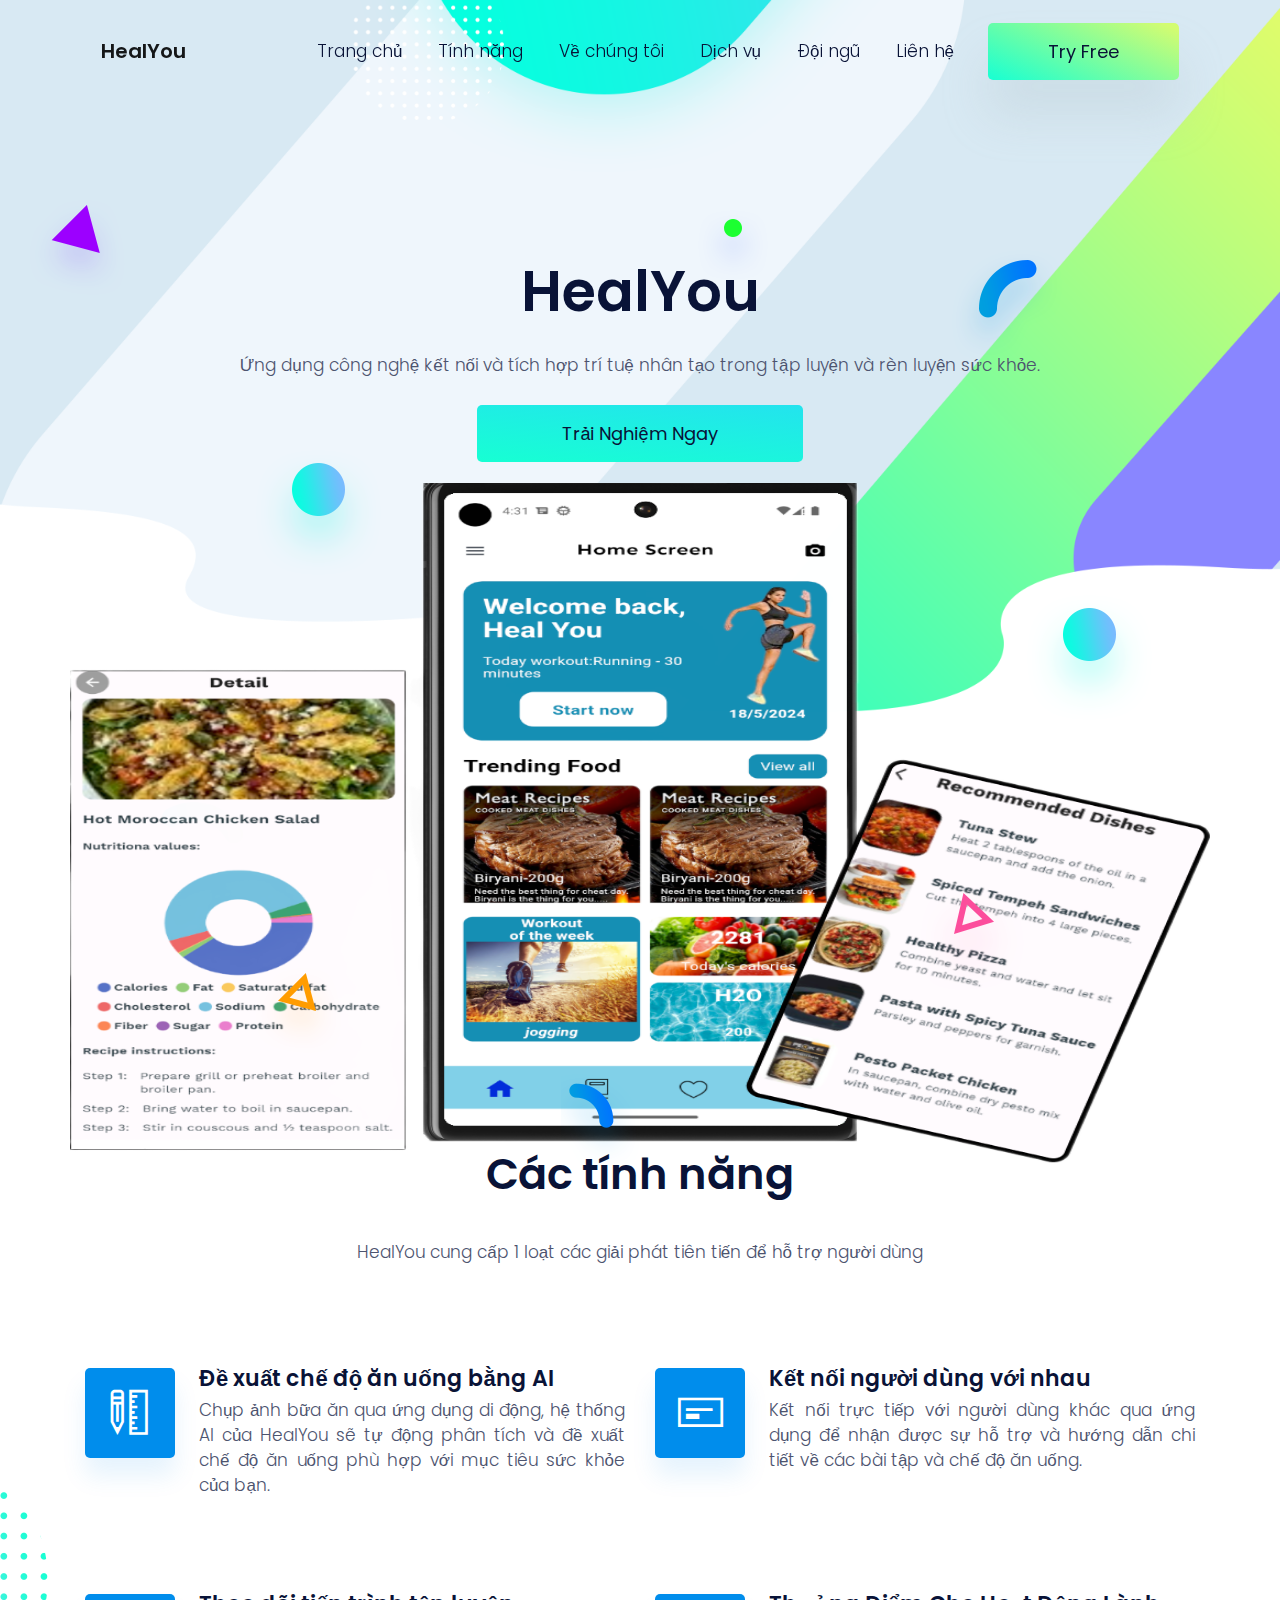
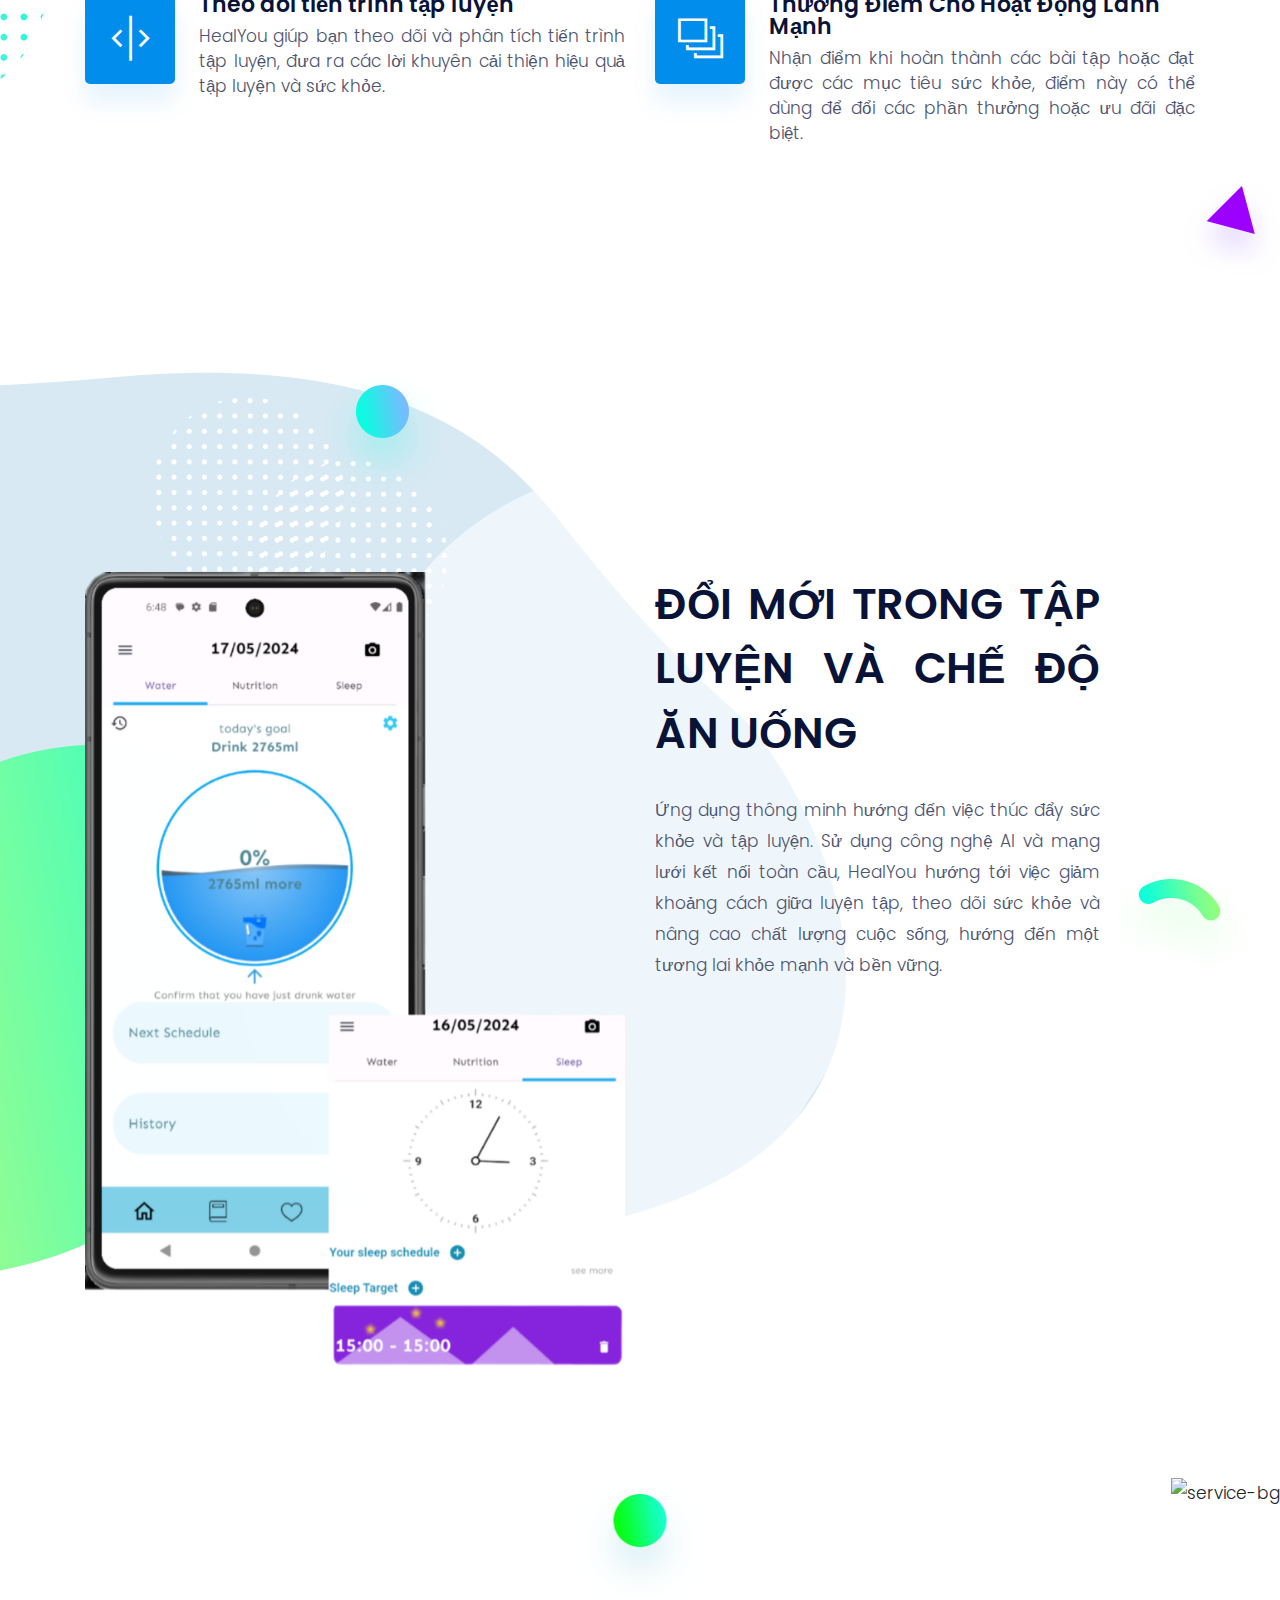
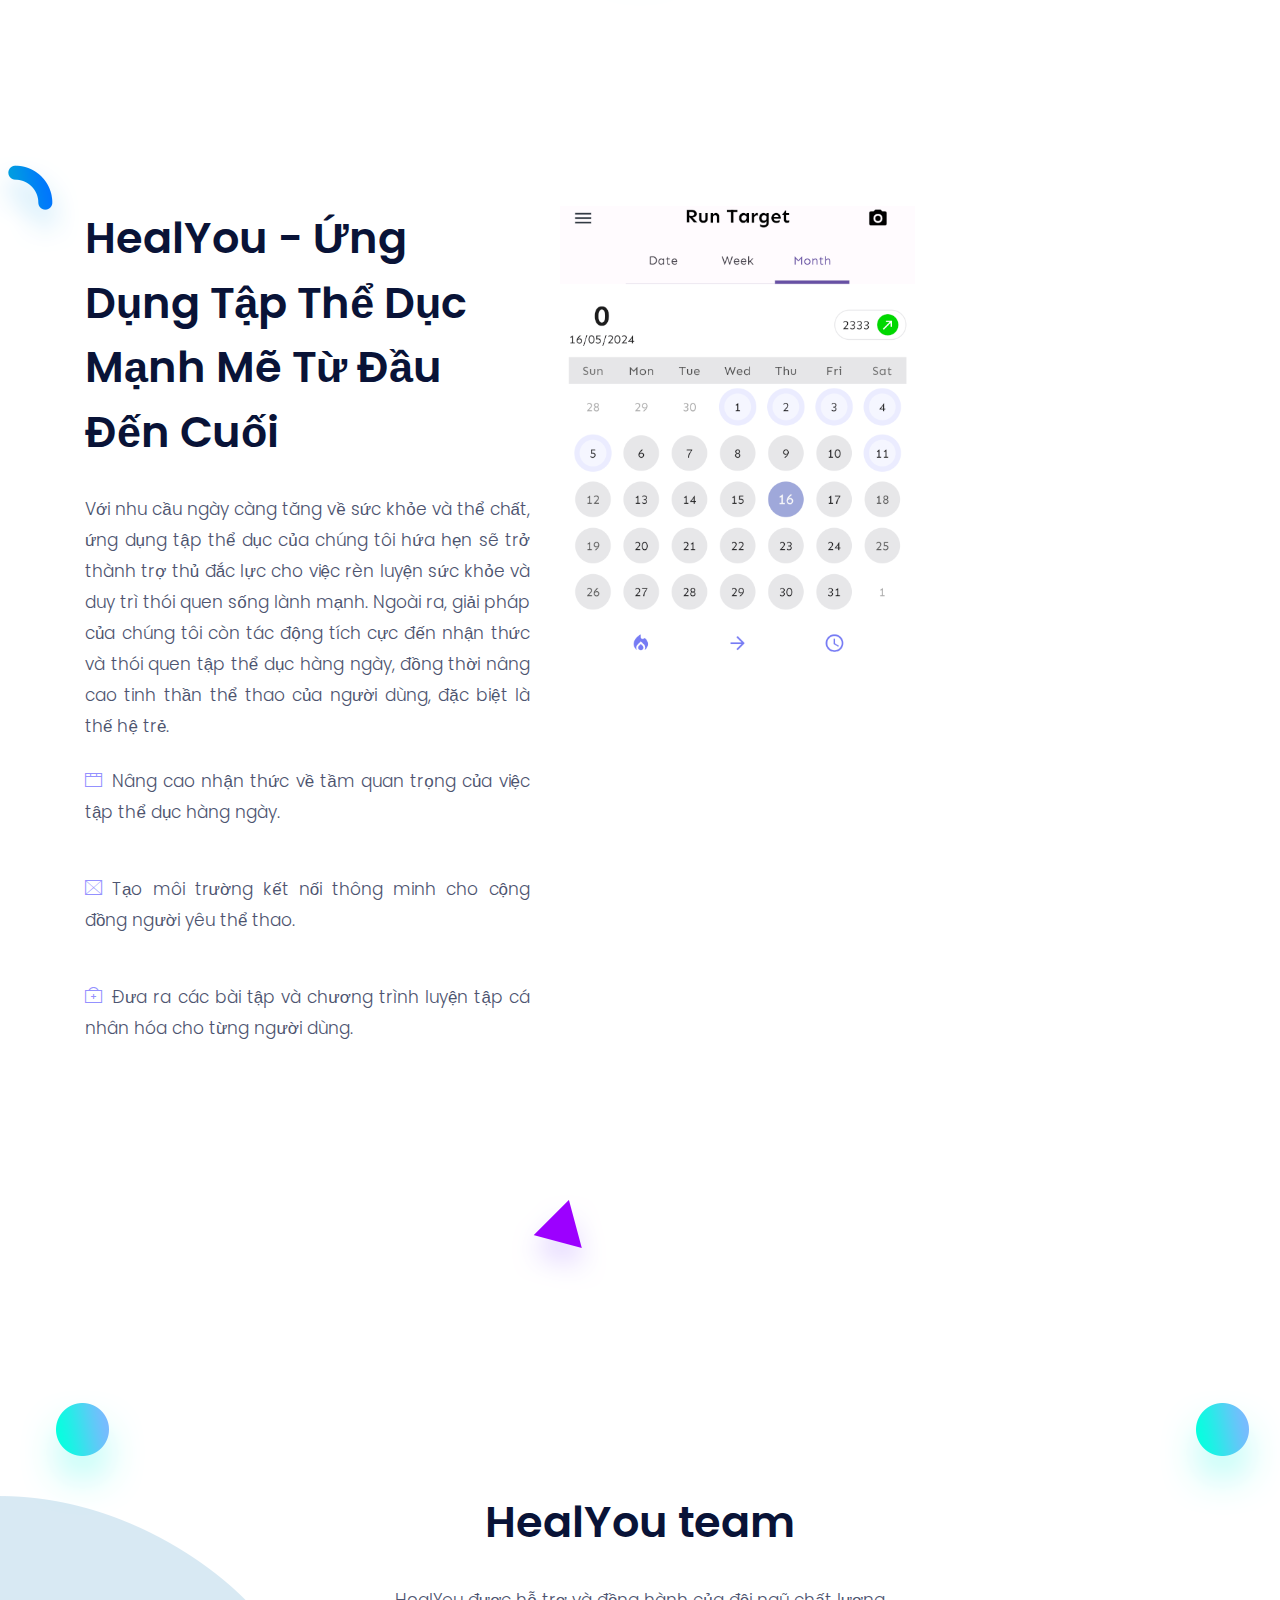
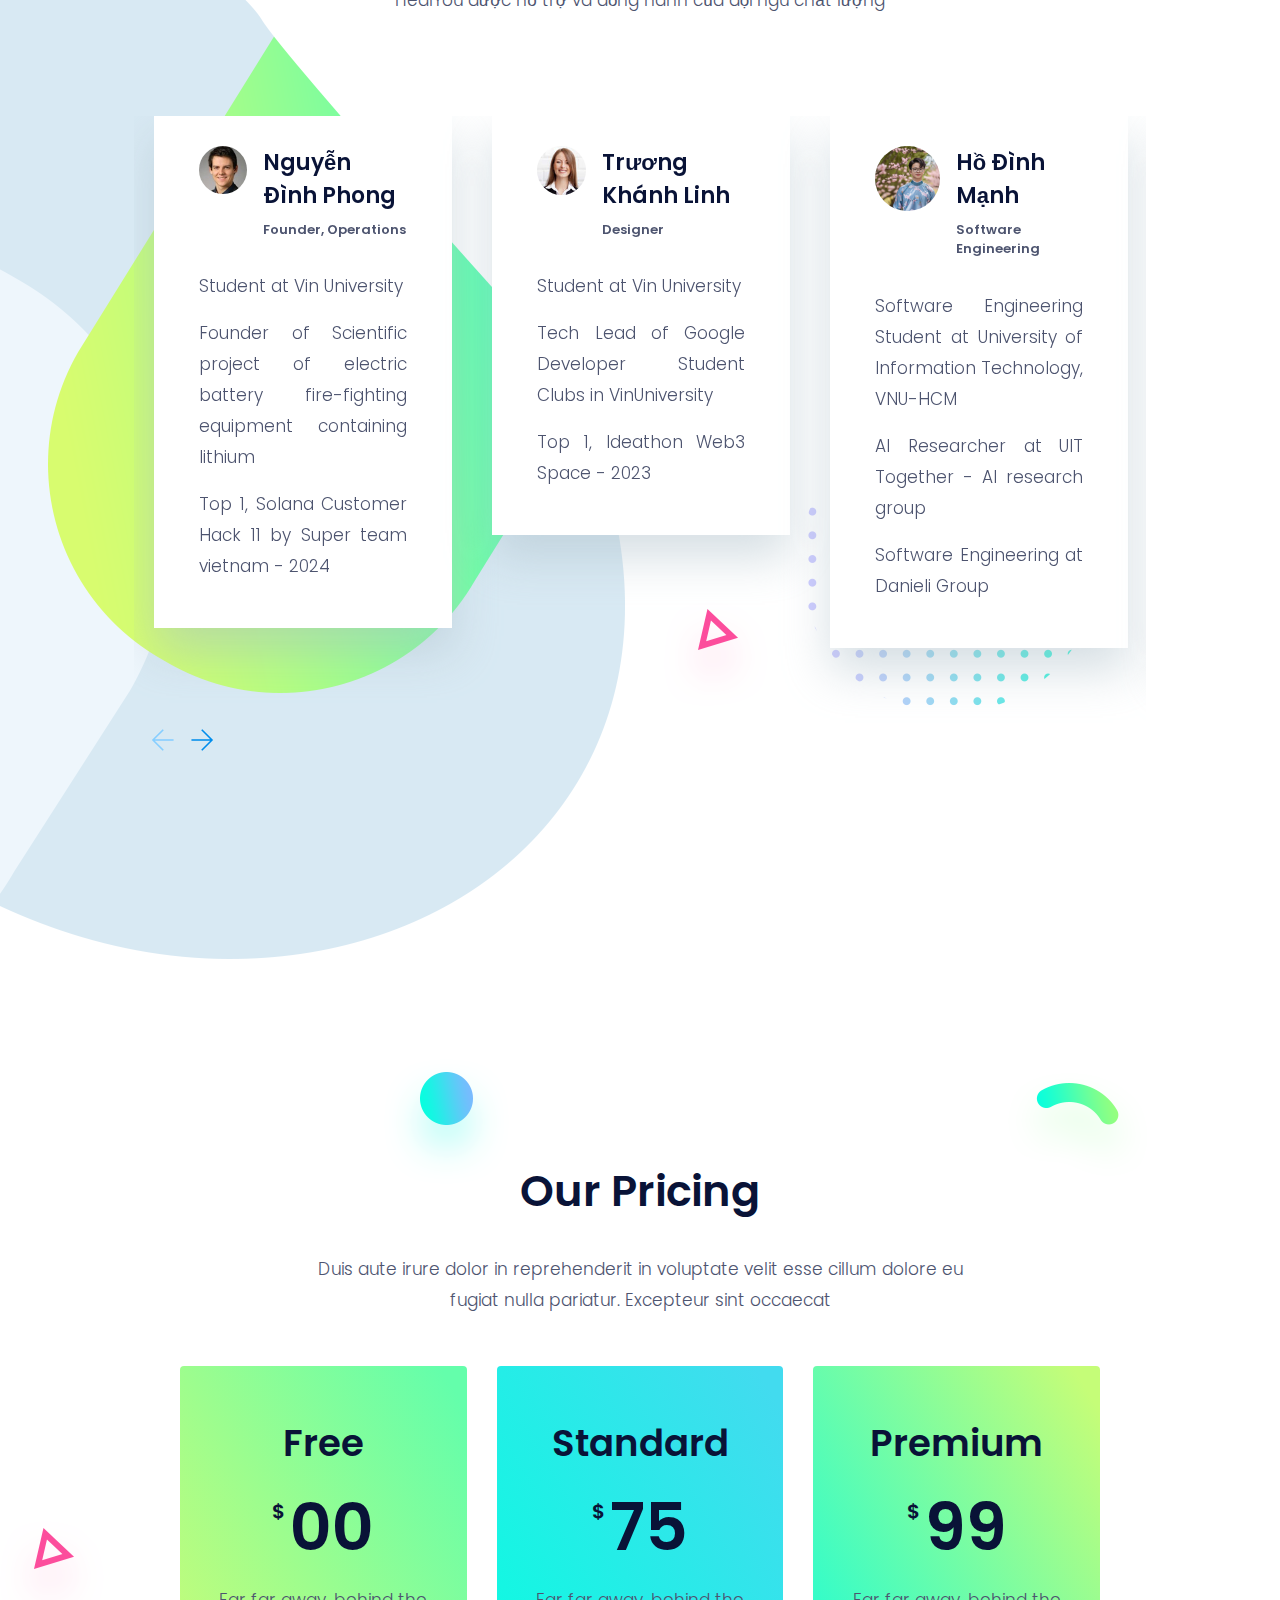
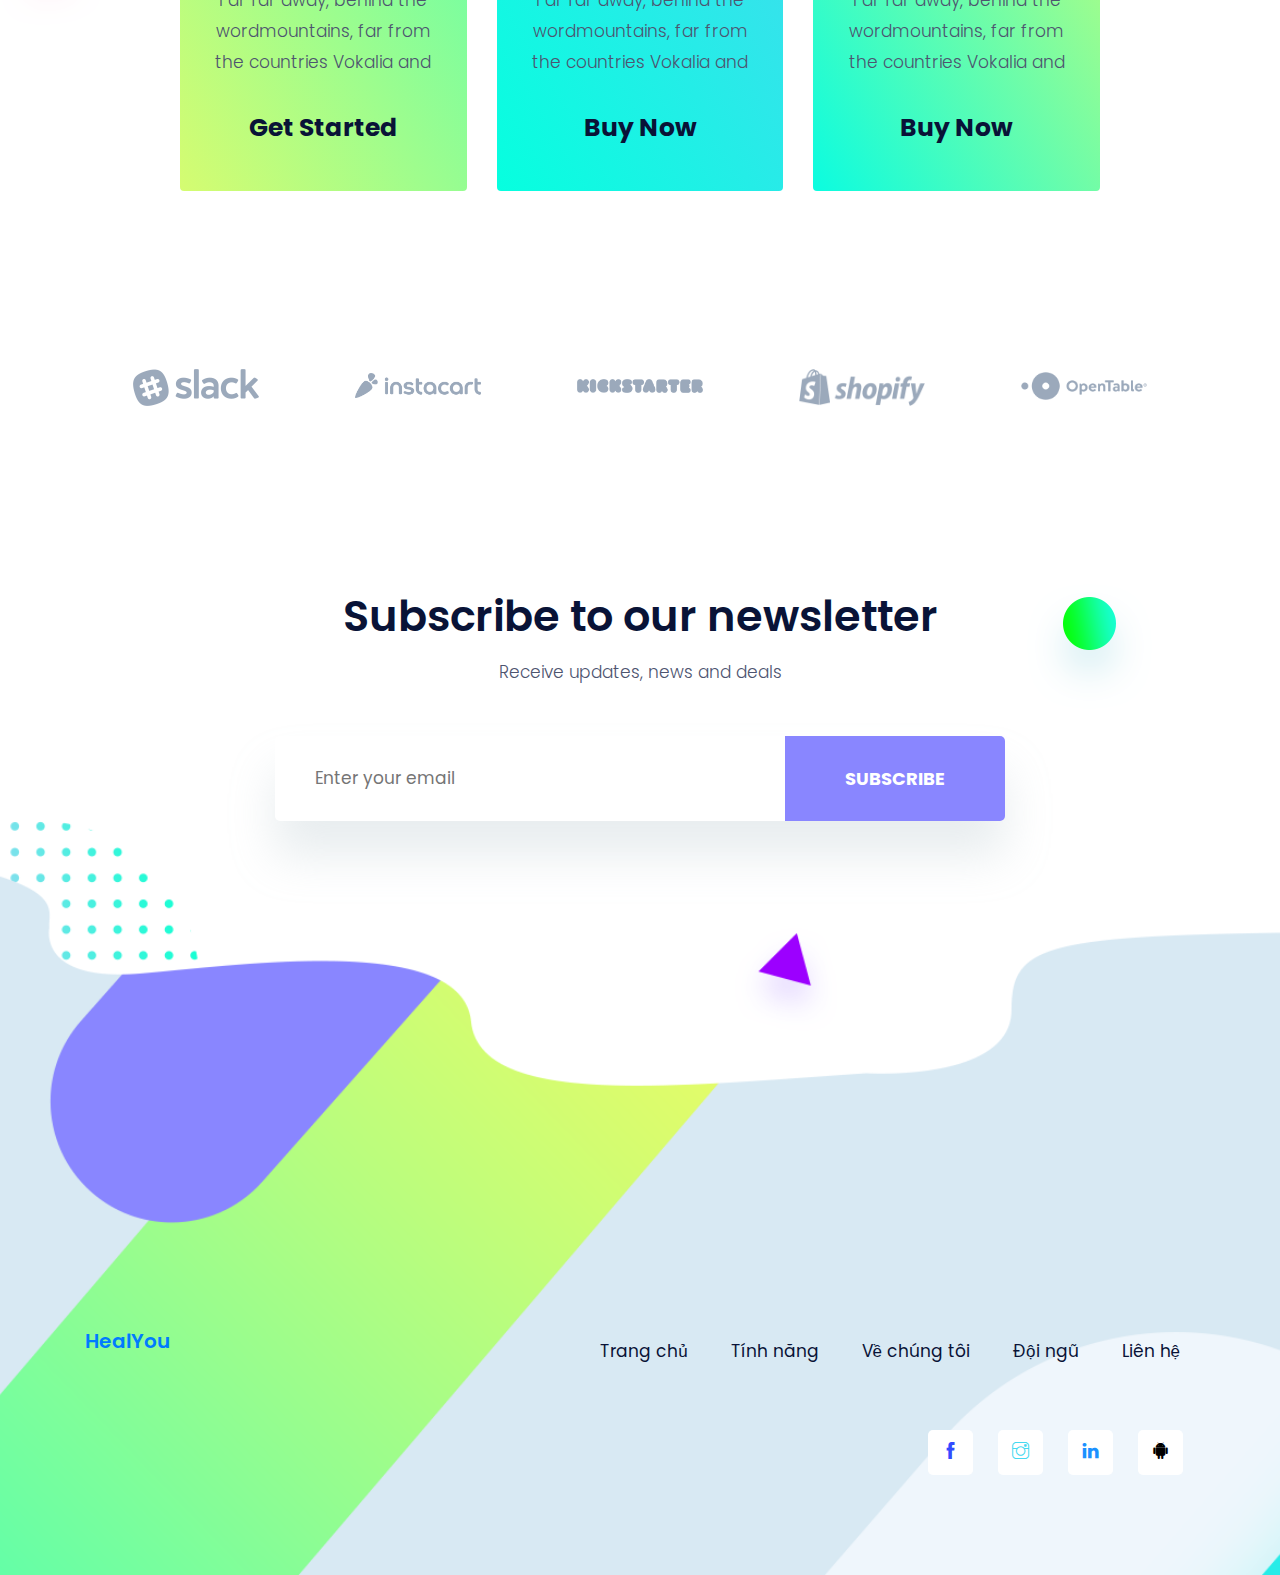
==== commit f903e640: "webhealyou" ====
--- a/theme/index.html
+++ b/theme/index.html
@@ -16,10 +16,10 @@
   <!-- mobile responsive meta -->
   <meta name="viewport" content="width=device-width, initial-scale=1">
   <meta name="viewport" content="width=device-width, initial-scale=1, maximum-scale=1">
-  
+
   <!-- theme meta -->
   <meta name="theme-name" content="HealYou" />
-  
+
   <!-- ** Plugins Needed for the Project ** -->
   <!-- Bootstrap -->
   <link rel="stylesheet" href="plugins/bootstrap/bootstrap.min.css">
@@ -34,7 +34,7 @@
 
   <!-- Main Stylesheet -->
   <link href="css/style.css" rel="stylesheet">
-  
+
   <!--Favicon-->
   <link rel="shortcut icon" href="images/favicon.ico" type="image/x-icon">
   <link rel="icon" href="images/favicon.ico" type="image/x-icon">
@@ -42,17 +42,14 @@
 </head>
 
 <body>
-  
-
 
 <!-- navigation -->
 <section class="fixed-top navigation">
   <div class="container">
     <nav class="navbar navbar-expand-lg navbar-light">
       <a class="navbar-brand" href="index.html" style="font-weight: 600;">HealYou</a>
-      <button class="navbar-toggler border-0" type="button"
-        data-toggle="collapse" data-target="#navbar" aria-controls="navbar"
-        aria-expanded="false" aria-label="Toggle navigation">
+      <button class="navbar-toggler border-0" type="button" data-toggle="collapse" data-target="#navbar"
+        aria-controls="navbar" aria-expanded="false" aria-label="Toggle navigation">
         <span class="navbar-toggler-icon"></span>
       </button>
       <!-- navbar -->
@@ -88,45 +85,34 @@
 <!-- /navigation -->
 
 <!-- hero area -->
-<section class="hero-section hero" data-background
-  style="background-image: url(images/hero-area/banner-bg.png);">
+<section class="hero-section hero" data-background style="background-image: url(images/hero-area/banner-bg.png);">
   <div class="container">
     <div class="row">
       <div class="col-lg-12 text-center zindex-1">
-        <h1 class="mb-3">HEALYOU - ỨNG DỤNG QUẢN LÝ SỨC KHỎE
+        <h1 class="mb-3">HealYou
         </h1>
         <p class="mb-4">Ứng dụng công nghệ kết nối và tích hợp trí tuệ nhân tạo
-       trong quản lý và luyện tập sức khỏe.<br>
+          trong tập luyện và rèn luyện sức khỏe.<br>
         </p>
-        <a target="_blank"
-          href="https://play.google.com/store/apps/details?id=com.windou.windou"
+        <a target="_blank" href="https://play.google.com/store/apps/details?id=com.HealYou.HealYou"
           class="btn btn-secondary btn-lg">Trải nghiệm ngay</a>
         <!-- banner image -->
-        <img class="img-fluid w-100 banner-image"
-          src="images/hero-area/banner-img.png" alt="banner-img">
+        <img class="img-fluid w-100 banner-image" src="images/hero-area/snapedit_1716024955836.png" alt="banner-img"
+          style="width: 80%; height: 680px">
       </div>
     </div>
   </div>
   <!-- background shapes -->
   <div id="scene">
-    <img class="img-fluid hero-bg-1 up-down-animation"
-      src="images/background-shape/feature-bg-2.png" alt>
-    <img class="img-fluid hero-bg-2 left-right-animation"
-      src="images/background-shape/seo-ball-1.png" alt>
-    <img class="img-fluid hero-bg-3 left-right-animation"
-      src="images/background-shape/seo-half-cycle.png" alt>
-    <img class="img-fluid hero-bg-4 up-down-animation"
-      src="images/background-shape/green-dot.png" alt>
-    <img class="img-fluid hero-bg-5 left-right-animation"
-      src="images/background-shape/blue-half-cycle.png" alt>
-    <img class="img-fluid hero-bg-6 up-down-animation"
-      src="images/background-shape/seo-ball-1.png" alt>
-    <img class="img-fluid hero-bg-7 left-right-animation"
-      src="images/background-shape/yellow-triangle.png" alt>
-    <img class="img-fluid hero-bg-8 up-down-animation"
-      src="images/background-shape/service-half-cycle.png" alt>
-    <img class="img-fluid hero-bg-9 up-down-animation"
-      src="images/background-shape/team-bg-triangle.png" alt>
+    <img class="img-fluid hero-bg-1 up-down-animation" src="images/background-shape/feature-bg-2.png" alt>
+    <img class="img-fluid hero-bg-2 left-right-animation" src="images/background-shape/seo-ball-1.png" alt>
+    <img class="img-fluid hero-bg-3 left-right-animation" src="images/background-shape/seo-half-cycle.png" alt>
+    <img class="img-fluid hero-bg-4 up-down-animation" src="images/background-shape/green-dot.png" alt>
+    <img class="img-fluid hero-bg-5 left-right-animation" src="images/background-shape/blue-half-cycle.png" alt>
+    <img class="img-fluid hero-bg-6 up-down-animation" src="images/background-shape/seo-ball-1.png" alt>
+    <img class="img-fluid hero-bg-7 left-right-animation" src="images/background-shape/yellow-triangle.png" alt>
+    <img class="img-fluid hero-bg-8 up-down-animation" src="images/background-shape/service-half-cycle.png" alt>
+    <img class="img-fluid hero-bg-9 up-down-animation" src="images/background-shape/team-bg-triangle.png" alt>
   </div>
 </section>
 <!-- /hero-area -->
@@ -149,9 +135,9 @@
             <i class="ti-ruler-pencil feature-icon mr-4"></i>
           </div>
           <div>
-            <h4>Gợi ý đồ ăn cho khách hàng bằng AI để đặt tới thể trạng mong muốn</h4>
-            <p style=" text-align: justify;">Chụp ảnh món ăn hay đặt ra mục tiêu thể trạng mong muốn, HealYou sẽ giúp
-              bạn tìm được những món ăn phù hợp.</p>
+            <h4>Đề xuất chế độ ăn uống bằng AI</h4>
+            <p style="text-align: justify;">Chụp ảnh bữa ăn qua ứng dụng di động, hệ thống AI của HealYou sẽ tự động
+              phân tích và đề xuất chế độ ăn uống phù hợp với mục tiêu sức khỏe của bạn.</p>
           </div>
         </div>
       </div>
@@ -162,9 +148,9 @@
             <i class="ti-layout-cta-left feature-icon mr-4"></i>
           </div>
           <div>
-            <h4>Kết nối giữa các người dùng</h4>
-            <p style=" text-align: justify;">Người dùng có thể chia sẻ thành quả tập luyện của mình lên HealYou để chia
-              sẻ với những người dùng khác.</p>
+            <h4>Kết nối người dùng với nhau</h4>
+            <p style="text-align: justify;">Kết nối trực tiếp với người dùng khác qua ứng dụng để nhận được sự
+              hỗ trợ và hướng dẫn chi tiết về các bài tập và chế độ ăn uống.</p>
           </div>
         </div>
       </div>
@@ -175,9 +161,9 @@
             <i class="ti-split-v-alt feature-icon mr-4"></i>
           </div>
           <div>
-            <h4>Quản lý sức khỏe</h4>
-            <p style=" text-align: justify;">Giúp người dùng quản lý được tình trạng sức khỏe bao gồm: nước, dinh dưỡng
-              và giấc ngủ để có một cơ thể khỏe mạnh.</p>
+            <h4>Theo dõi tiến trình tập luyện</h4>
+            <p style="text-align: justify;">HealYou giúp bạn theo dõi và phân tích tiến trình tập luyện, đưa ra các lời
+              khuyên cải thiện hiệu quả tập luyện và sức khỏe.</p>
           </div>
         </div>
       </div>
@@ -188,18 +174,15 @@
             <i class="ti-layers-alt feature-icon mr-4"></i>
           </div>
           <div>
-            <h4>Hỗ trợ tư vấn dinh dưỡng cá nhân</h4>
-            <p style="text-align: justify;">Sử dụng công nghệ AI tiên tiến, tính năng này cung cấp tư vấn dinh dưỡng cá
-              nhân hóa dựa trên cơ sở sức khỏe, mục tiêu và ưa thích ăn uống của người dùng. HealYou sẽ phân tích thông
-              tin cá nhân của bạn và đề xuất các kế hoạch dinh dưỡng phù hợp nhằm giúp bạn đạt được mục tiêu sức khỏe
-              của mình một cách hiệu quả nhất.</p>
-          </div>
-        </div>
-      </div>
-    </div>
-  </div>
-  <img class="feature-bg-1 up-down-animation" src="images/background-shape/feature-bg-1.png" alt="bg-shape">
-  <img class="feature-bg-2 left-right-animation" src="images/background-shape/feature-bg-2.png" alt="bg-shape">
+            <h4>Thưởng Điểm Cho Hoạt Động Lành Mạnh</h4>
+            <p style="text-align: justify;">Nhận điểm khi hoàn thành các bài tập hoặc đạt được các mục tiêu sức khỏe,
+              điểm này có thể dùng để đổi các phần thưởng hoặc ưu đãi đặc biệt.</p>
+          </div>
+        </div>
+      </div>
+
+      <img class="feature-bg-1 up-down-animation" src="images/background-shape/feature-bg-1.png" alt="bg-shape">
+      <img class="feature-bg-2 left-right-animation" src="images/background-shape/feature-bg-2.png" alt="bg-shape">
 </section>
 <!-- /feature -->
 
@@ -209,15 +192,16 @@
     <div class="row">
       <div class="col-md-6">
         <div class="seo-image">
-          <img class="img-fluid base" src="images/marketing/marketing-1st-layer.png" alt="form-img">
-          <img class="img-fluid overlay" src="images/marketing/marketing-2nd-layer.png" alt="form-img">
+          <img class="img-fluid base" src="images/marketing/marketing1.png" alt="form-img">
+
         </div>
       </div>
       <div class="col-md-5">
-        <h2 style=" text-align: justify;" class="section-title">ĐỔI MỚI TRONG VIỆC TẬP LUYỆN VÀ RÈN LUYỆN SỨC KHỎE</h2>
-        <p style=" text-align: justify;">HealYou là ứng dụng thông minh hướng đến việc thúc đẩy sức khỏe và tập luyện.
-          Sử dụng công nghệ AI và mạng lưới kết nối toàn cầu, HealYou hướng tới việc giảm khoảng cách giữa luyện tập,
-          theo dõi sức khỏe và nâng cao chất lượng cuộc sống, hướng đến một tương lai khỏe mạnh và bền vững.
+        <h2 style=" text-align: justify;" class="section-title">ĐỔI MỚI TRONG TẬP LUYỆN VÀ CHẾ ĐỘ ĂN UỐNG
+        </h2>
+        <p style=" text-align: justify;">Ứng dụng thông minh hướng đến việc thúc đẩy sức khỏe và tập luyện. Sử dụng công
+          nghệ AI và mạng lưới kết nối toàn cầu, HealYou hướng tới việc giảm khoảng cách giữa luyện tập, theo dõi sức
+          khỏe và nâng cao chất lượng cuộc sống, hướng đến một tương lai khỏe mạnh và bền vững.
         </p>
       </div>
     </div>
@@ -234,19 +218,19 @@
 <!-- service -->
 <style>
   .service li {
-      display: flex;
-      align-items: center;
+    display: flex;
+    align-items: center;
   }
 
   .service-list li i {
-      margin-right: 10px;
+    margin-right: 10px;
   }
 </style>
 <section class="section-lg service">
   <div class="container">
     <div class="row justify-content-between">
       <div class="col-md-5 order-2 order-md-1">
-        <h2 class="section-title">Ứng Dụng Tập Thể Dục Mạnh Mẽ Từ Đầu Đến Cuối</h2>
+        <h2 class="section-title">HealYou - Ứng Dụng Tập Thể Dục Mạnh Mẽ Từ Đầu Đến Cuối</h2>
         <p style=" text-align: justify;" class="mb-4">Với nhu cầu ngày càng tăng
           về sức khỏe và thể chất, ứng dụng tập thể dục của chúng tôi hứa hẹn sẽ
           trở thành trợ thủ đắc lực cho việc rèn luyện sức khỏe và duy trì thói quen
@@ -255,37 +239,35 @@
           tinh thần thể thao của người dùng, đặc biệt là thế hệ trẻ.
         </p>
         <ul class="pl-0 service-list">
-          <li><p style="text-align: justify;"><i
-                class="ti-layout-tab-window text-purple"></i>Nâng cao nhận thức
-              về tầm quan trọng của việc tập thể dục hàng ngày.</p></li>
+          <li>
+            <p style="text-align: justify;"><i class="ti-layout-tab-window text-purple"></i>Nâng cao nhận thức
+              về tầm quan trọng của việc tập thể dục hàng ngày.</p>
+          </li>
           <li>
             <p style="text-align: justify;">
               <i class="ti-layout-placeholder text-purple"></i>Tạo môi trường
-              kết nối thông minh cho cộng đồng người yêu thể thao.</p>
-          </li>
-          <li><p style="text-align: justify;"><i
-                class="ti-support text-purple"></i>Đưa ra các bài tập và chương
-              trình luyện tập cá nhân hóa cho từng người dùng.</p></li>
+              kết nối thông minh cho cộng đồng người yêu thể thao.
+            </p>
+          </li>
+          <li>
+            <p style="text-align: justify;"><i class="ti-support text-purple"></i>Đưa ra các bài tập và chương
+              trình luyện tập cá nhân hóa cho từng người dùng.</p>
+          </li>
         </ul>
       </div>
-      <div class="col-md-7 order-1 order-md-2 service-image">
-        <img class="img-fluid layer-3" src="images/service/service-1st-layer.png"
-          alt="service">
-        <img class ="img-fluid layer-2" src="images/service/service-2nd-layer.png"
-          alt="service-2">
+      <div class="col-md-7 order-1 order-md-2">
+        <img class="img-fluid layer-3" src="images/service/service1.png" alt="fitness-app">
       </div>
     </div>
   </div>
   <!-- background image -->
-  <img class="img-fluid service-bg" src="images/backgrounds/service-bg.png"
-    alt="service-bg">
+  <img class="img-fluid service-bg" src="images/backgrounds/service.png" alt="service-bg">
   <!-- background shapes -->
-  <img class="service-bg-shape-1 up-down-animation"
-    src="images/background-shape/service-half-cycle.png" alt="background-shape">
-  <img class="service-bg-shape-2 left-right-animation"
-    src="images/background-shape/feature-bg-2.png" alt="background-shape">
-</section>
-<!-- /service -->
+  <img class="service-bg-shape-1 up-down-animation" src="images/background-shape/service-half-cycle.png"
+    alt="background-shape">
+  <img class="service-bg-shape-2 left-right-animation" src="images/background-shape/feature-bg-2.png"
+    alt="background-shape">
+</section>
 
 <!-- team -->
 <section class="section-lg team" id="team">
@@ -293,7 +275,7 @@
     <div class="row">
       <div class="col-lg-12 text-center">
         <h2 class="section-title">HealYou team</h2>
-        <p  class="mb-100">HealYou được hỗ trợ và
+        <p class="mb-100">HealYou được hỗ trợ và
           đồng hành của đội ngũ chất
           lượng</p>
       </div>
@@ -304,8 +286,7 @@
         <div class="team-member">
           <div class="d-flex mb-4">
             <div class="mr-3">
-              <img class="rounded-circle img-fluid" src="images/team/team-1.jpg"
-                alt="team-member">
+              <img class="rounded-circle img-fluid" src="images/team/team-1.jpg" alt="team-member">
             </div>
             <div class="align-self-center">
               <h4>Nguyễn Đình Phong</h4>
@@ -327,8 +308,7 @@
         <div class="team-member">
           <div class="d-flex mb-4">
             <div class="mr-3">
-              <img class="rounded-circle img-fluid" src="images/team/team-3.jpg"
-                alt="team-member">
+              <img class="rounded-circle img-fluid" src="images/team/team-3.jpg" alt="team-member">
             </div>
             <div class="align-self-center">
               <h4>Trương Khánh Linh</h4>
@@ -349,8 +329,7 @@
         <div class="team-member">
           <div class="d-flex mb-4">
             <div class="mr-3">
-              <img class="rounded-circle img-fluid"
-                src="images/team/ManhHoDinhSpring.jpg" width="80" height="80"
+              <img class="rounded-circle img-fluid" src="images/team/ManhHoDinhSpring.jpg" width="80" height="80"
                 alt="team-member">
             </div>
             <div class="align-self-center">
@@ -374,8 +353,7 @@
         <div class="team-member">
           <div class="d-flex mb-4">
             <div class="mr-3">
-              <img class="rounded-circle img-fluid" src="images/team/team-3.jpg"
-                alt="team-member">
+              <img class="rounded-circle img-fluid" src="images/team/team-3.jpg" alt="team-member">
             </div>
             <div class="align-self-center">
               <h4>Nguyễn Thùy Trang</h4>
@@ -396,8 +374,7 @@
         <div class="team-member">
           <div class="d-flex mb-4">
             <div class="mr-3">
-              <img class="rounded-circle img-fluid" src="images/team/team-2.jpg"
-                alt="team-member">
+              <img class="rounded-circle img-fluid" src="images/team/team-2.jpg" alt="team-member">
             </div>
             <div class="align-self-center">
               <h4>Hoàng Anh Minh</h4>
@@ -420,8 +397,7 @@
         <div class="team-member">
           <div class="d-flex mb-4">
             <div class="mr-3">
-              <img class="rounded-circle img-fluid" src="images/team/team-2.jpg"
-                alt="team-member">
+              <img class="rounded-circle img-fluid" src="images/team/team-2.jpg" alt="team-member">
             </div>
             <div class="align-self-center">
               <h4>Nguyễn Minh Khoa</h4>
@@ -444,17 +420,14 @@
     </div>
   </div>
   <!-- backgound image -->
-  <img src="images/backgrounds/team-bg.png" alt="team-bg"
-    class="img-fluid team-bg">
+  <img src="images/backgrounds/team-bg.png" alt="team-bg" class="img-fluid team-bg">
   <!-- background shapes -->
-  <img class="team-bg-shape-1 up-down-animation"
-    src="images/background-shape/seo-ball-1.png" alt="background-shape">
-  <img class="team-bg-shape-2 left-right-animation"
-    src="images/background-shape/seo-ball-1.png" alt="background-shape">
-  <img class="team-bg-shape-3 left-right-animation"
-    src="images/background-shape/team-bg-triangle.png" alt="background-shape">
-  <img class="team-bg-shape-4 up-down-animation img-fluid"
-    src="images/background-shape/team-bg-dots.png" alt="background-shape">
+  <img class="team-bg-shape-1 up-down-animation" src="images/background-shape/seo-ball-1.png" alt="background-shape">
+  <img class="team-bg-shape-2 left-right-animation" src="images/background-shape/seo-ball-1.png" alt="background-shape">
+  <img class="team-bg-shape-3 left-right-animation" src="images/background-shape/team-bg-triangle.png"
+    alt="background-shape">
+  <img class="team-bg-shape-4 up-down-animation img-fluid" src="images/background-shape/team-bg-dots.png"
+    alt="background-shape">
 </section>
 <!-- /team -->
 
@@ -559,24 +532,20 @@
 <!-- /newsletter -->
 
 <!-- footer -->
-<footer class="footer-section footer"
-  style="background-image: url(images/backgrounds/footer-bg.png);">
+<footer class="footer-section footer" style="background-image: url(images/backgrounds/footer-bg.png);">
   <div class="container">
     <div class="row">
       <div class="col-lg-4 text-center text-lg-left mb-4 mb-lg-0">
         <!-- logo -->
-        <a class="navbar-brand" href="index.html"
-          style="font-weight: 600;">HEALYOU</a>
+        <a class="navbar-brand" href="index.html" style="font-weight: 600;">HealYou</a>
       </div>
       <!-- footer menu -->
       <nav class="col-lg-8 align-self-center mb-5">
         <ul class="list-inline text-lg-right text-center footer-menu">
           <li class="list-inline-item active"><a href="index.html">Trang chủ</a></li>
-          <li class="list-inline-item"><a class="page-scroll"
-              href="index.html#feature">Tính năng</a></li>
+          <li class="list-inline-item"><a class="page-scroll" href="index.html#feature">Tính năng</a></li>
           <li class="list-inline-item"><a href="about.html">Về chúng tôi</a></li>
-          <li class="list-inline-item"><a class="page-scroll"
-              href="index.html#team">Đội ngũ</a></li>
+          <li class="list-inline-item"><a class="page-scroll" href="index.html#team">Đội ngũ</a></li>
           <!-- <li class="list-inline-item"><a class="page-scroll"
               href="#pricing">Gói dịch vụ</a></li> -->
           <li class="list-inline-item"><a href="contact.html">Liên hệ</a></li>
@@ -586,8 +555,7 @@
       <nav class="col-12">
         <ul class="list-inline text-lg-right text-center social-icon">
           <li class="list-inline-item">
-            <a class="facebook"
-              href="https://www.facebook.com/profile.php?id=61558387602529"><i
+            <a class="facebook" href="https://www.facebook.com/profile.php?id=61558387602529"><i
                 class="ti-facebook"></i></a>
           </li>
           <li class="list-inline-item">
@@ -597,8 +565,7 @@
             <a class="linkedin" href="#"><i class="ti-linkedin"></i></a>
           </li>
           <li class="list-inline-item">
-            <a class="black"
-              href="https://play.google.com/store/apps/details?id=com.windou.windou"><i
+            <a class="black" href="https://play.google.com/store/apps/details?id=com.HealYou.HealYou"><i
                 class="ti-android"></i></a>
           </li>
         </ul>
--- a/theme/css/style.css
+++ b/theme/css/style.css
@@ -625,6 +625,12 @@
   transition: 0.2s ease;
 }
 
+
+#feature {
+  margin-bottom: 50px;
+
+}
+
 .seo {
   position: relative;
   overflow: visible;
@@ -688,41 +694,6 @@
     display: none;
   }
 }
-
-.seo-image {
-  position: relative;
-}
-
-.seo-image img.base {
-  width: 70%;
-  height: auto;
-}
-
-.seo-image img.overlay {
-  position: absolute;
-  bottom: 0;
-  right: 0;
-  width: 50%; 
-  height: auto;
-}
-
-.service-image {
-  position: relative;
-}
-
-.service-image img.layer-3 {
-  width: 70%;
-  height: auto;
-}
-
-.service-image img.layer-2 {
-  position: absolute;
-  bottom: 0;
-  right: 0;
-  width: 50%; 
-  height: auto;
-}
-
 
 .service {
   position: relative;
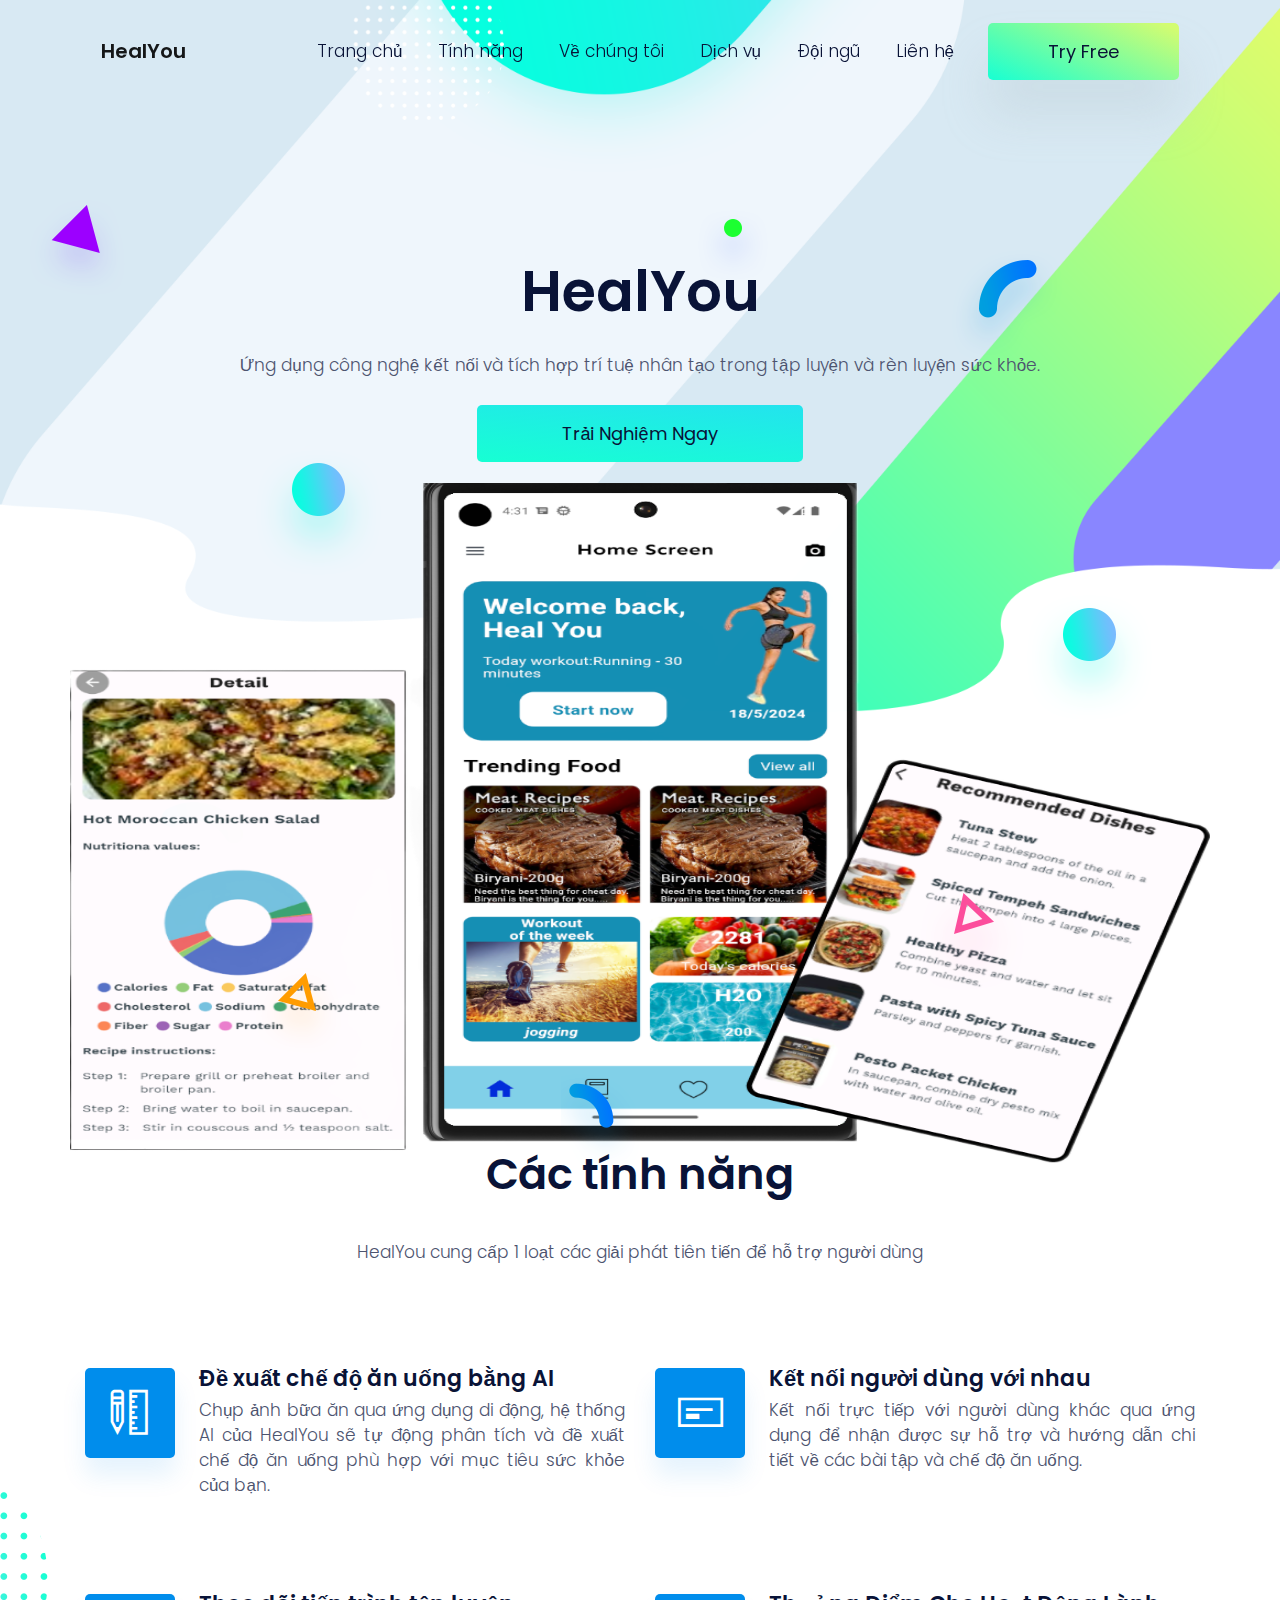
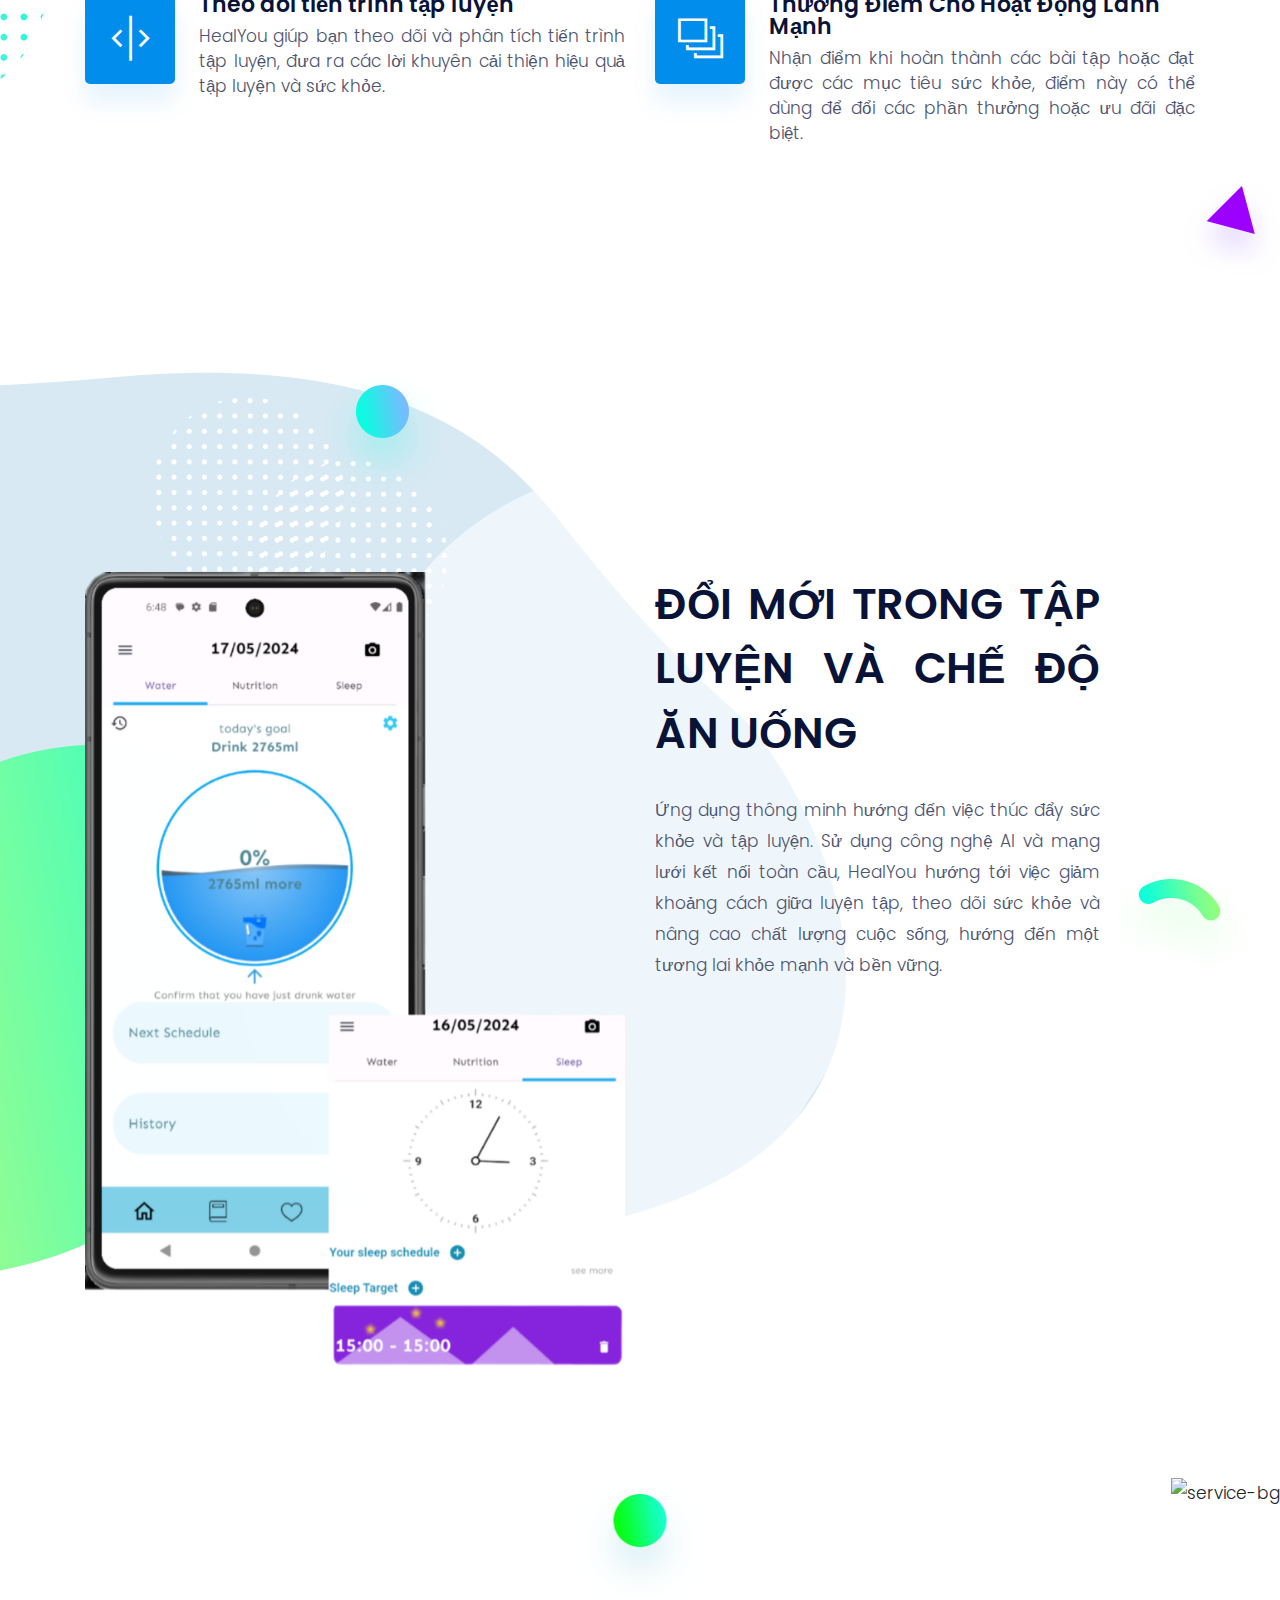
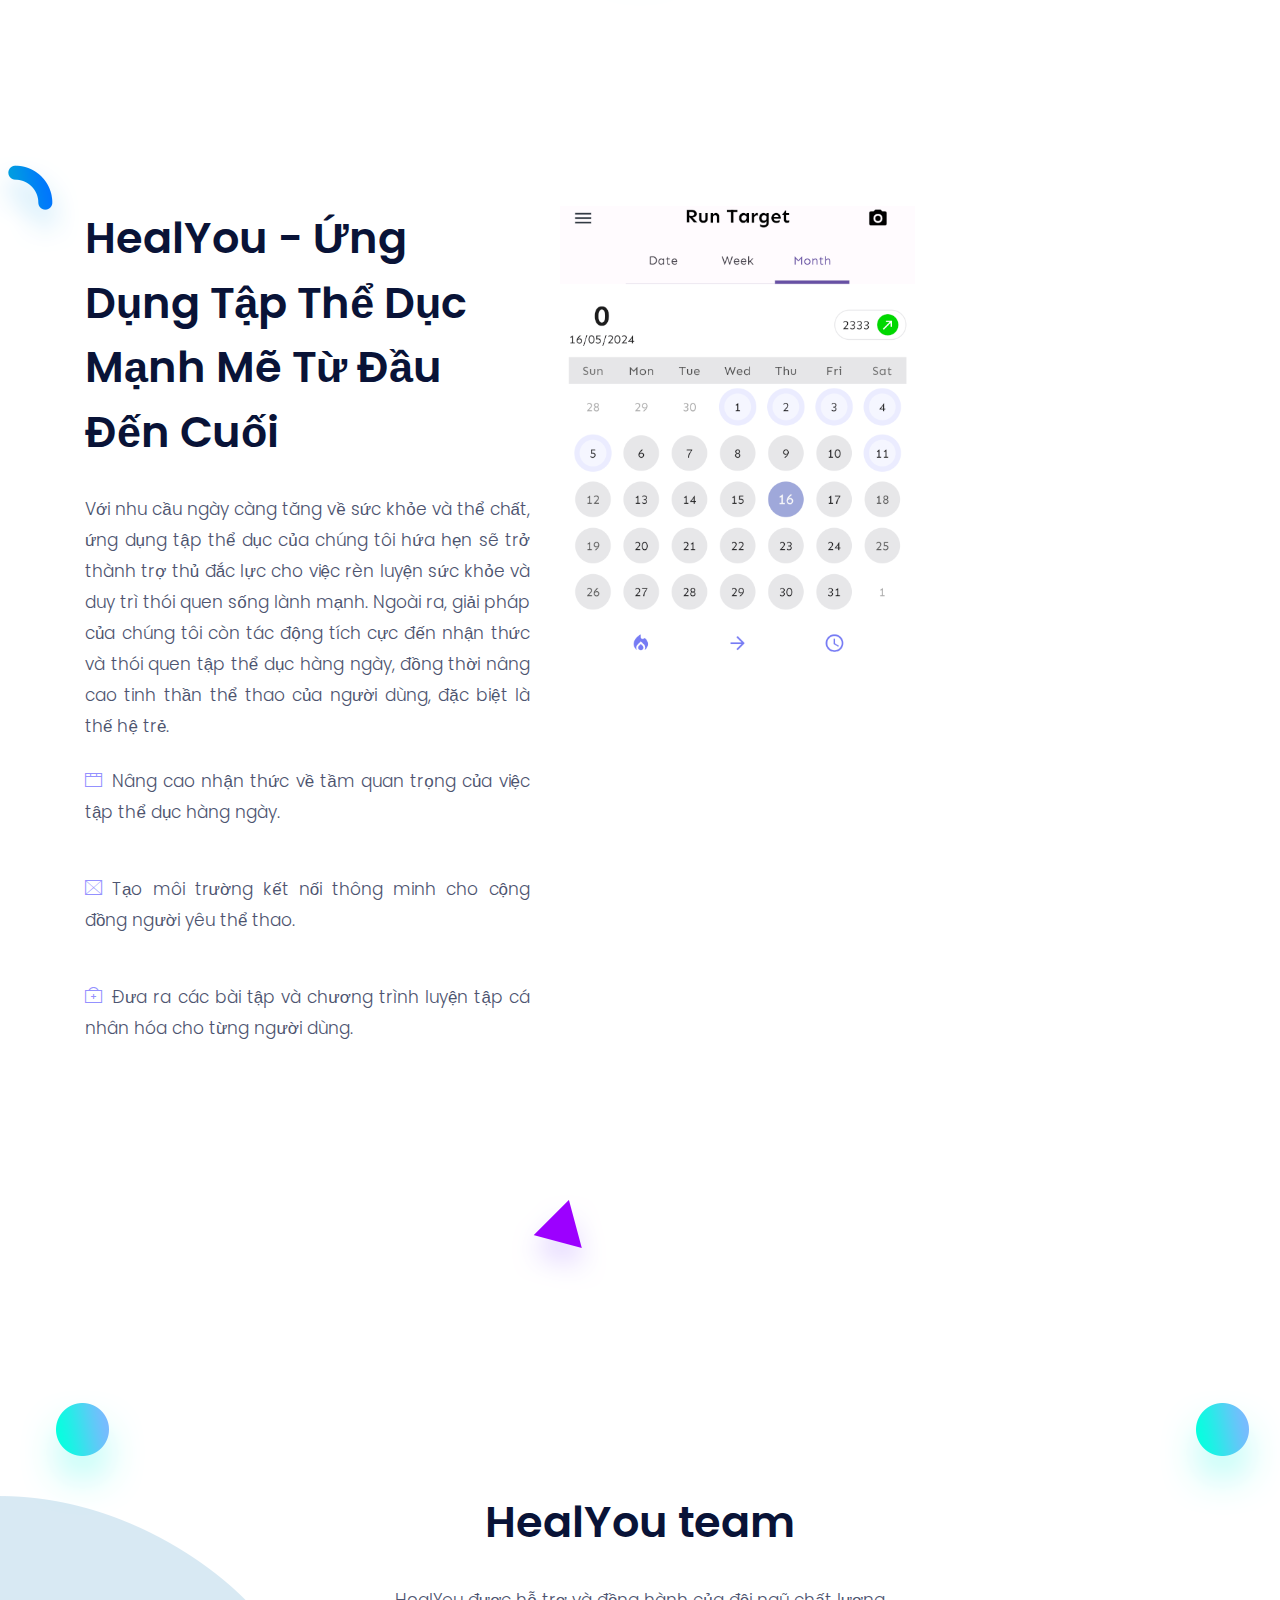
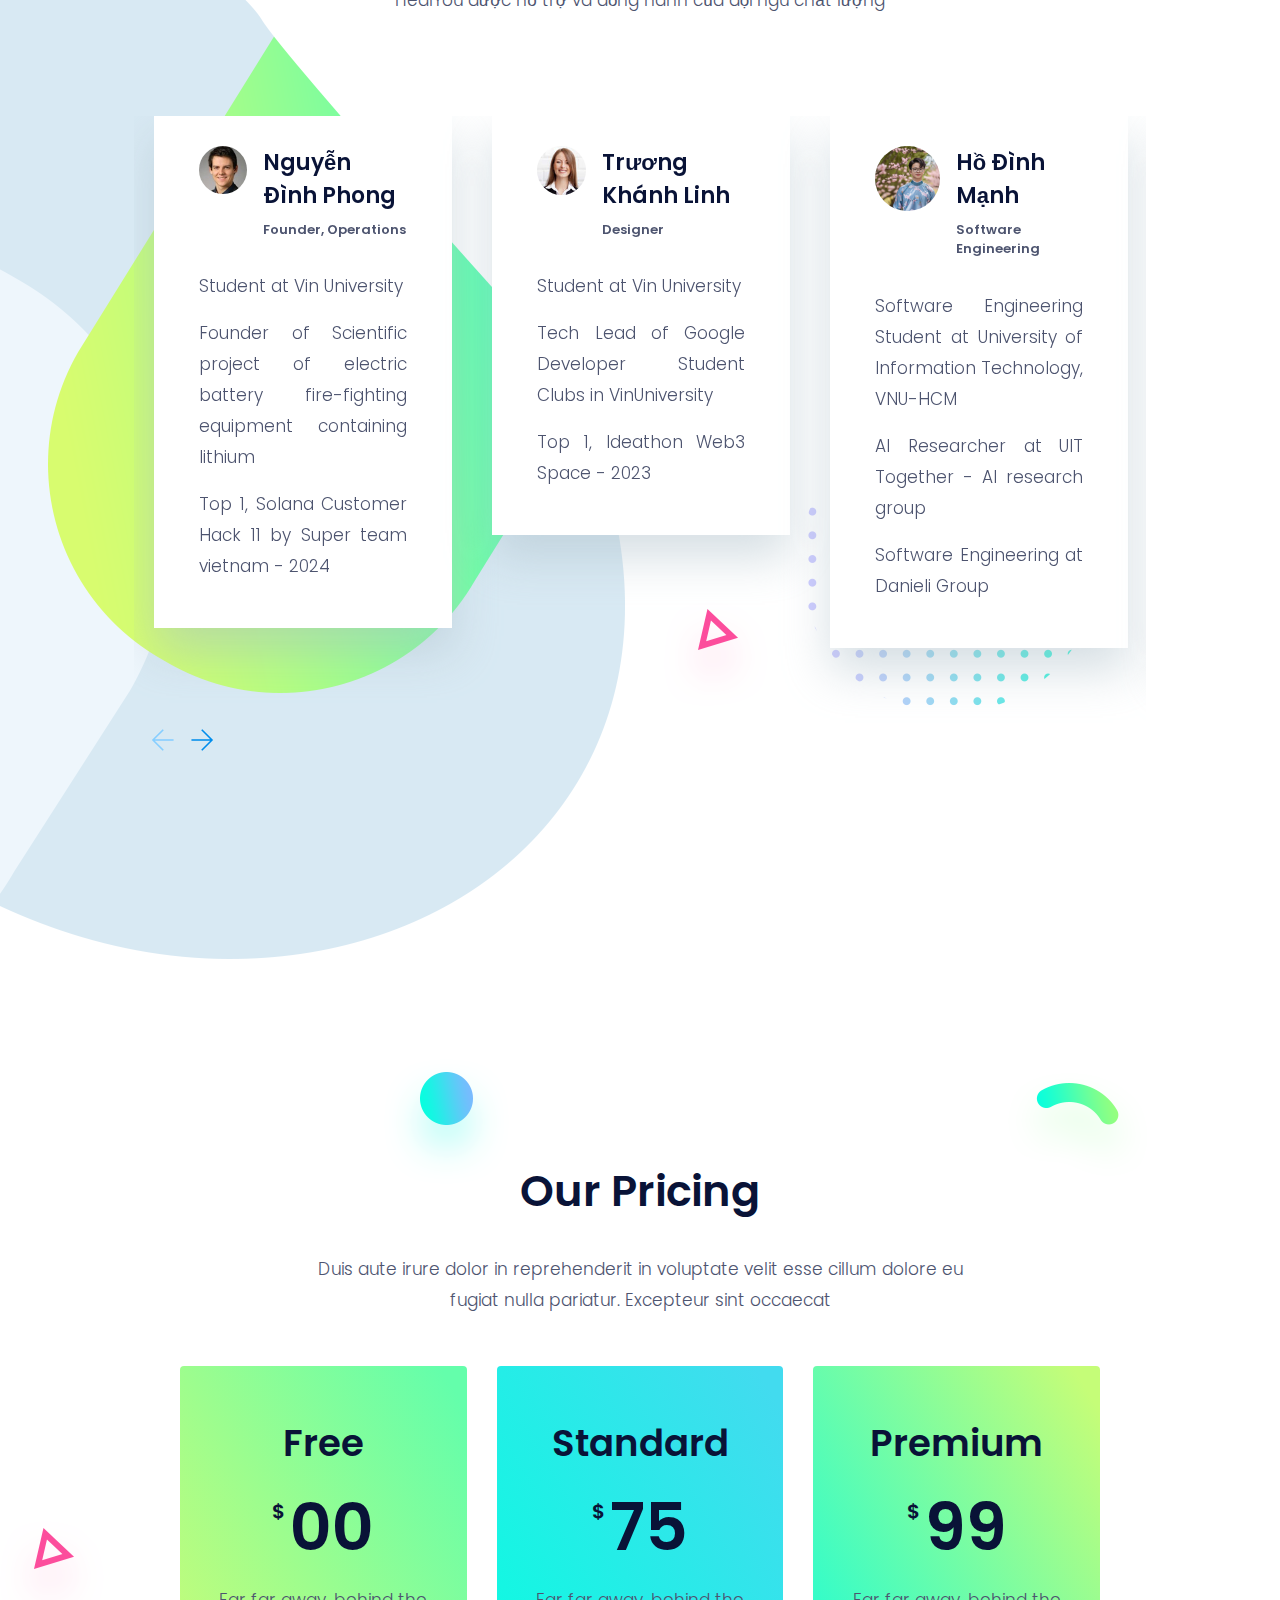
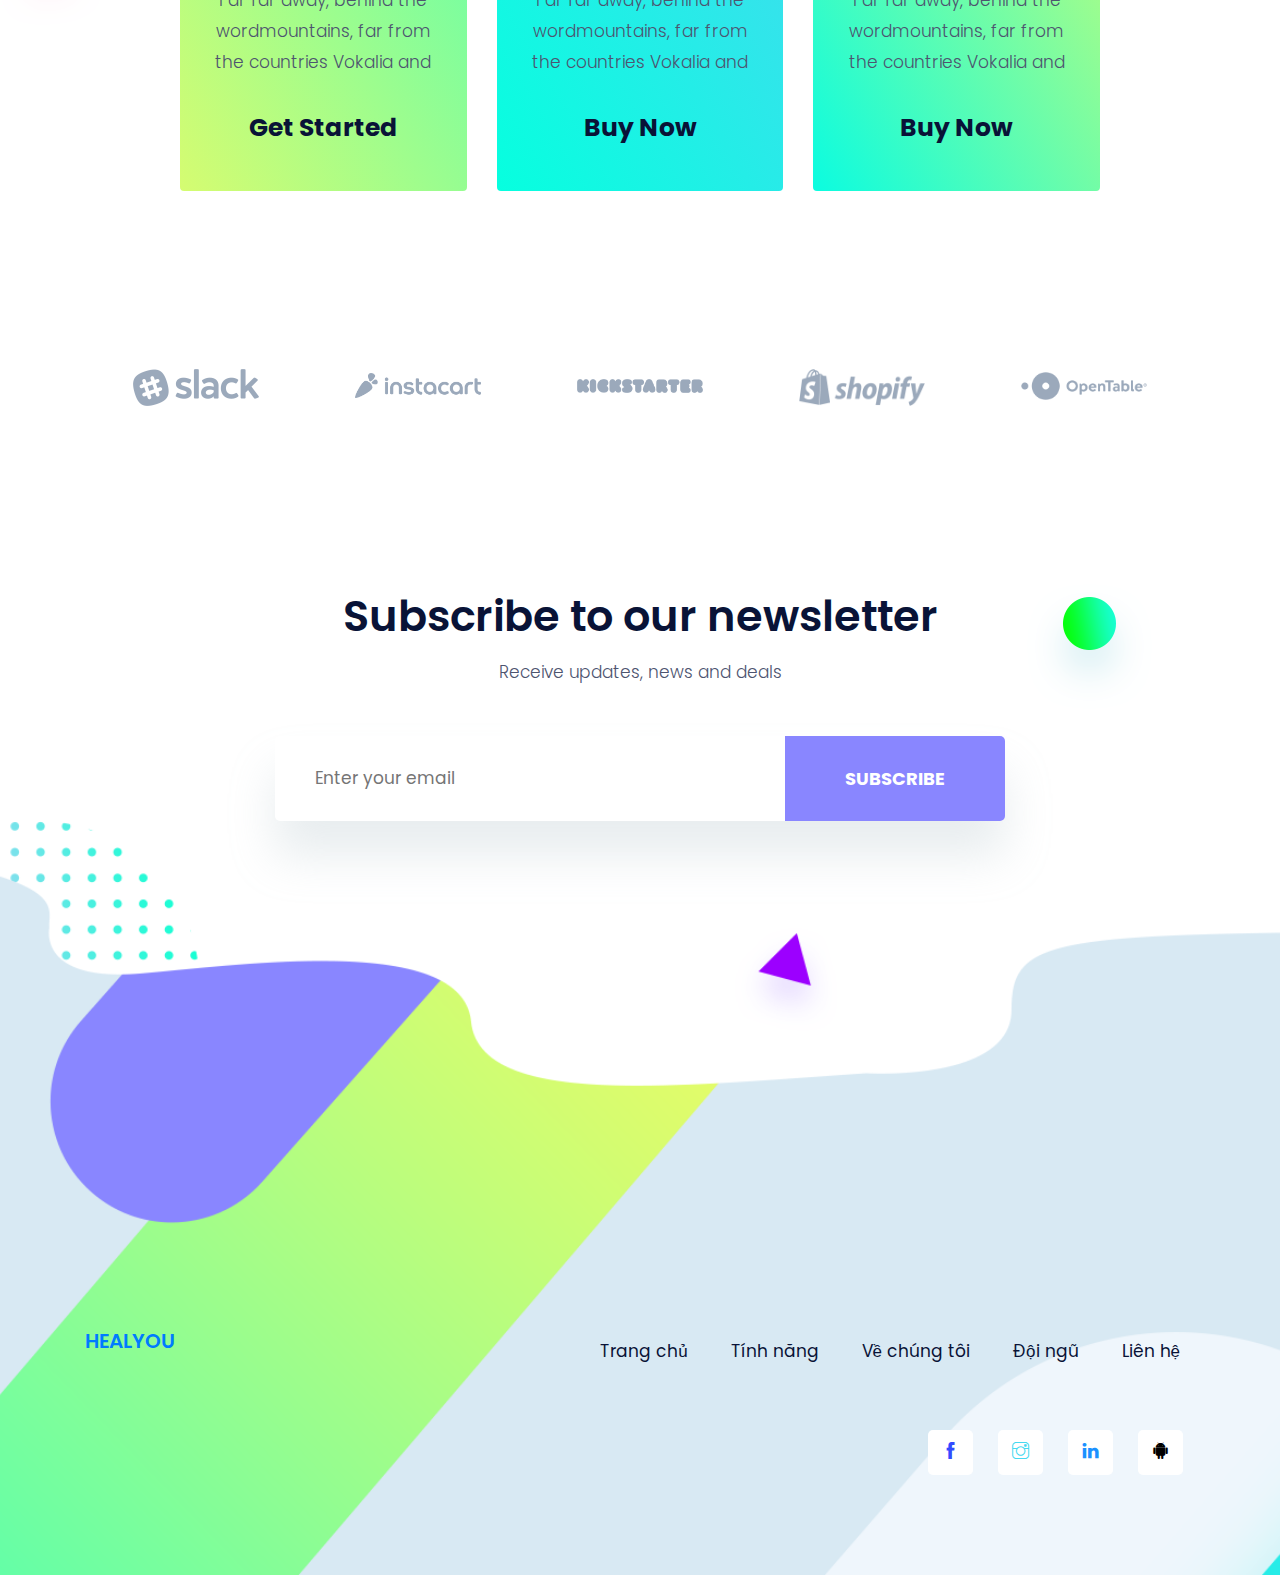
==== commit b5f18ee0: "done" ====
--- a/theme/index.html
+++ b/theme/index.html
@@ -537,7 +537,7 @@
     <div class="row">
       <div class="col-lg-4 text-center text-lg-left mb-4 mb-lg-0">
         <!-- logo -->
-        <a class="navbar-brand" href="index.html" style="font-weight: 600;">HealYou</a>
+        <a class="navbar-brand" href="index.html" style="font-weight: 600;">HEALYOU</a>
       </div>
       <!-- footer menu -->
       <nav class="col-lg-8 align-self-center mb-5">
--- a/theme/css/style.css
+++ b/theme/css/style.css
@@ -16,7 +16,6 @@
 -------------------------------------------------------------------*/
 /* 1.1 typography */
 @import url("https://fonts.googleapis.com/css?family=Poppins:300,400,500,600,700");
-
 body {
   line-height: 31px;
   font-family: "Poppins", sans-serif;
@@ -25,8 +24,7 @@
   font-size: 17px;
 }
 
-p,
-.paragraph {
+p, .paragraph {
   font-weight: 300;
   color: #4d546f;
   font-size: 17px;
@@ -34,51 +32,34 @@
   font-family: "Poppins", sans-serif;
 }
 
-h1,
-h2,
-h3,
-h4,
-h5,
-h6,
-.h1,
-.h2,
-.h3,
-.h4,
-.h5,
-.h6 {
+h1, h2, h3, h4, h5, h6, .h1, .h2, .h3, .h4, .h5, .h6 {
   color: #091337;
   font-family: "Poppins", sans-serif;
   font-weight: 600;
   line-height: 1.5;
 }
 
-h1,
-.h1 {
+h1, .h1 {
   font-size: 56px;
 }
 
-h2,
-.h2 {
+h2, .h2 {
   font-size: 43px;
 }
 
-h3,
-.h3 {
+h3, .h3 {
   font-size: 37px;
 }
 
-h4,
-.h4 {
+h4, .h4 {
   font-size: 22px;
 }
 
-h5,
-.h5 {
+h5, .h5 {
   font-size: 16px;
 }
 
-h6,
-.h6 {
+h6, .h6 {
   font-size: 13px;
 }
 
@@ -94,12 +75,10 @@
   z-index: 1;
   transition: 0.2s ease;
 }
-
 .btn:focus {
   outline: 0;
   box-shadow: none !important;
 }
-
 .btn:active {
   box-shadow: none;
 }
@@ -109,11 +88,9 @@
   color: #091337;
   transition: background 1s ease-out;
 }
-
 .btn-primary:active {
   background: linear-gradient(25deg, rgb(23, 255, 211) 0%, rgb(211, 252, 113) 95%) !important;
 }
-
 .btn-primary:hover {
   background: linear-gradient(205deg, rgb(23, 255, 211) 0%, rgb(211, 252, 113) 95%);
   color: #091337;
@@ -124,11 +101,9 @@
   background-color: transparent;
   color: #091337;
 }
-
 .btn-secondary:active {
   background: linear-gradient(6deg, rgb(23, 255, 211) 0%, rgb(35, 227, 238) 100%) !important;
 }
-
 .btn-secondary:hover {
   background: linear-gradient(186deg, rgb(23, 255, 211) 0%, rgb(35, 227, 238) 100%);
   color: #091337;
@@ -190,7 +165,6 @@
   cursor: pointer;
   transition: 0.2s ease;
 }
-
 a:focus,
 button:focus,
 select:focus {
@@ -209,24 +183,20 @@
   padding-top: 130px;
   padding-bottom: 130px;
 }
-
 .section-sm {
   padding-top: 40px;
   padding-bottom: 40px;
 }
-
 .section-lg {
   padding-top: 200px;
   padding-bottom: 200px;
 }
-
 @media (max-width: 575px) {
   .section-lg {
     padding-top: 150px;
     padding-bottom: 150px;
   }
 }
-
 .section-title {
   margin-bottom: 30px;
 }
@@ -241,7 +211,6 @@
 .overlay {
   position: relative;
 }
-
 .overlay::before {
   position: absolute;
   content: "";
@@ -366,7 +335,6 @@
 .translate-y-150 {
   transform: translateY(150px);
 }
-
 @media (max-width: 575px) {
   .translate-y-150 {
     transform: translateY(0);
@@ -381,12 +349,10 @@
   0% {
     transform: translateX(0);
   }
-
   100% {
     transform: translateX(-20px);
   }
 }
-
 .up-down-animation {
   animation: up_down 3s ease-in infinite alternate-reverse;
 }
@@ -395,12 +361,10 @@
   0% {
     transform: translateY(0);
   }
-
   100% {
     transform: translateY(-20px);
   }
 }
-
 .zindex-1 {
   z-index: 1;
 }
@@ -416,7 +380,6 @@
 .navbar {
   transition: 0.3s ease;
 }
-
 @media (max-width: 991px) {
   .navbar-collapse {
     padding-bottom: 20px;
@@ -427,7 +390,6 @@
   background-color: #fff;
   box-shadow: 0px 10px 20px 0px rgba(0, 141, 236, 0.1);
 }
-
 .nav-bg .navbar {
   padding: 10px 0;
 }
@@ -435,7 +397,6 @@
 .nav-item {
   padding: 20px 10px;
 }
-
 @media (max-width: 991px) {
   .nav-item {
     padding: 0;
@@ -463,106 +424,89 @@
   left: 30px;
   top: 200px;
 }
-
 @media (max-width: 767px) {
   .hero-bg-1 {
     display: none;
   }
 }
-
 .hero-bg-2 {
   position: absolute;
   top: 50%;
   left: 20%;
 }
-
 @media (max-width: 767px) {
   .hero-bg-2 {
     display: none;
   }
 }
-
 .hero-bg-3 {
   position: absolute;
   bottom: 0%;
   left: 10%;
 }
-
 @media (max-width: 767px) {
   .hero-bg-3 {
     display: none;
   }
 }
-
 .hero-bg-4 {
   top: 210px;
   right: 40%;
   position: absolute;
 }
-
 @media (max-width: 767px) {
   .hero-bg-4 {
     display: none;
   }
 }
-
 .hero-bg-5 {
   position: absolute;
   top: 250px;
   right: 17%;
 }
-
 @media (max-width: 767px) {
   .hero-bg-5 {
     display: none;
   }
 }
-
 .hero-bg-6 {
   position: absolute;
   right: 10%;
   bottom: 20%;
 }
-
 @media (max-width: 767px) {
   .hero-bg-6 {
     display: none;
   }
 }
-
 .hero-bg-7 {
   position: absolute;
   left: 20%;
   bottom: -17%;
   z-index: 1;
 }
-
 @media (max-width: 767px) {
   .hero-bg-7 {
     display: none;
   }
 }
-
 .hero-bg-8 {
   position: absolute;
   bottom: -30%;
   right: 50%;
   z-index: 1;
 }
-
 @media (max-width: 767px) {
   .hero-bg-8 {
     display: none;
   }
 }
-
 .hero-bg-9 {
   position: absolute;
   right: 20%;
   bottom: -10%;
   z-index: 1;
 }
-
 @media (max-width: 767px) {
   .hero-bg-9 {
     display: none;
@@ -572,45 +516,37 @@
 .feature {
   position: relative;
 }
-
 .feature-item h4 {
   line-height: 1;
 }
-
 .feature-item p {
   line-height: 25px;
 }
-
 .feature-item:hover .feature-icon {
   box-shadow: 0px 18px 43px 0px rgba(0, 141, 236, 0.21);
 }
-
 .feature-bg-1 {
   position: absolute;
   left: 0;
   top: 50%;
   z-index: -1;
 }
-
 @media (max-width: 767px) {
   .feature-bg-1 {
     display: none;
   }
 }
-
 .feature-bg-2 {
   position: absolute;
   right: 0;
   bottom: 10%;
   z-index: -1;
 }
-
 @media (max-width: 767px) {
   .feature-bg-2 {
     display: none;
   }
 }
-
 .feature-icon {
   display: inline-block;
   height: 90px;
@@ -625,62 +561,48 @@
   transition: 0.2s ease;
 }
 
-
-#feature {
-  margin-bottom: 50px;
-
-}
-
 .seo {
   position: relative;
   overflow: visible;
 }
-
 .seo-bg {
   position: absolute;
   left: 0;
   top: 0;
   z-index: -1;
 }
-
 @media (max-width: 1200px) {
   .seo-bg {
     max-width: 500px;
   }
 }
-
 @media (max-width: 991px) {
   .seo-bg {
     max-width: 400px;
   }
 }
-
 .seo-bg-shape-1 {
   position: absolute;
   left: 25%;
   top: 0;
   z-index: -1;
 }
-
 @media (max-width: 767px) {
   .seo-bg-shape-1 {
     display: none;
   }
 }
-
 .seo-bg-shape-2 {
   position: absolute;
   right: 2%;
   top: 40%;
   z-index: -1;
 }
-
 @media (max-width: 767px) {
   .seo-bg-shape-2 {
     display: none;
   }
 }
-
 .seo-bg-shape-3 {
   position: absolute;
   left: 50%;
@@ -688,7 +610,6 @@
   transform: translateX(-50%);
   z-index: -1;
 }
-
 @media (max-width: 767px) {
   .seo-bg-shape-3 {
     display: none;
@@ -699,57 +620,48 @@
   position: relative;
   overflow: visible;
 }
-
 .service-list li {
   margin-bottom: 30px;
   color: #4d546f;
 }
-
 .service-list li i {
   margin-right: 20px;
   color: #4d546f;
 }
-
 .service-bg {
   position: absolute;
   right: 0;
   top: -10%;
   z-index: -1;
 }
-
 @media (max-width: 1200px) {
   .service-bg {
     max-width: 500px;
   }
 }
-
 @media (max-width: 991px) {
   .service-bg {
     max-width: 400px;
     top: 0;
   }
 }
-
 .service-bg-shape-1 {
   position: absolute;
   left: 0;
   top: 150px;
   z-index: -1;
 }
-
 @media (max-width: 767px) {
   .service-bg-shape-1 {
     display: none;
   }
 }
-
 .service-bg-shape-2 {
   position: absolute;
   left: 40%;
   bottom: 0;
   z-index: -1;
 }
-
 @media (max-width: 767px) {
   .service-bg-shape-2 {
     display: none;
@@ -760,16 +672,13 @@
   overflow: visible;
   position: relative;
 }
-
 .team-slider {
   overflow: hidden;
   padding-bottom: 100px;
 }
-
 .team-slider .slick-list {
   overflow: visible;
 }
-
 .team-slider .slick-arrow {
   border: 0;
   background: transparent;
@@ -779,85 +688,71 @@
   z-index: 1;
   font-size: 25px;
 }
-
 .team-slider .slick-arrow.slick-disabled {
   color: #86ceff;
 }
-
 .team-slider .prevArrow {
   left: 10px;
 }
-
 .team-slider .nextArrow {
   left: 50px;
 }
-
 .team-member {
   padding: 30px 45px;
   background: #fff;
   box-shadow: 0px 23px 43px 0px rgba(172, 189, 199, 0.49);
   margin: 0 20px;
 }
-
 @media (max-width: 1200px) {
   .team-member {
     padding: 30px;
   }
 }
-
 .team-bg {
   position: absolute;
   left: 0;
   bottom: 0;
   z-index: -1;
 }
-
 .team-bg-shape-1 {
   position: absolute;
   top: 100px;
   left: 20px;
   z-index: -1;
 }
-
 @media (max-width: 767px) {
   .team-bg-shape-1 {
     display: none;
   }
 }
-
 .team-bg-shape-2 {
   position: absolute;
   top: 100px;
   right: -5px;
   z-index: -1;
 }
-
 @media (max-width: 767px) {
   .team-bg-shape-2 {
     display: none;
   }
 }
-
 .team-bg-shape-3 {
   position: absolute;
   bottom: 20%;
   right: 40%;
   z-index: -1;
 }
-
 @media (max-width: 767px) {
   .team-bg-shape-3 {
     display: none;
   }
 }
-
 .team-bg-shape-4 {
   position: absolute;
   bottom: 20%;
   right: 180px;
   z-index: -1;
 }
-
 @media (max-width: 767px) {
   .team-bg-shape-4 {
     display: none;
@@ -868,94 +763,77 @@
   position: relative;
   overflow: visible;
 }
-
 .pricing-table {
   padding: 50px 35px 30px;
   transition: 0.2s ease;
 }
-
 @media (max-width: 1200px) {
   .pricing-table {
     padding: 30px 20px;
   }
 }
-
 .pricing-table h1 {
   font-size: 65px;
 }
-
 .pricing-table h1 span {
   font-size: 20px;
   vertical-align: top;
   line-height: 65px;
   margin-right: 5px;
 }
-
 .pricing-table:hover {
   box-shadow: 0px 59px 43px 0px rgba(216, 233, 243, 0.3);
 }
-
 .pricing-table.table-1 {
   background-image: linear-gradient(59deg, rgb(213, 252, 113) 0%, rgb(100, 254, 171) 95%);
 }
-
 .pricing-table.table-2 {
   background-image: linear-gradient(59deg, rgb(6, 255, 223) 0%, rgb(66, 219, 239) 95%);
 }
-
 .pricing-table.table-3 {
   background-image: linear-gradient(59deg, rgb(11, 252, 224) 0%, rgb(197, 253, 120) 95%);
 }
-
 .pricing-btn {
   font-size: 25px;
   font-weight: 700;
   color: #091337;
 }
-
 @media (max-width: 1200px) {
   .pricing-btn {
     padding: 5px;
   }
 }
-
 .pricing-btn:hover {
   color: #008dec;
 }
-
 .pricing-bg-shape-1 {
   position: absolute;
   left: 30%;
   top: 100px;
   z-index: -1;
 }
-
 @media (max-width: 767px) {
   .pricing-bg-shape-1 {
     display: none;
   }
 }
-
 .pricing-bg-shape-2 {
   position: absolute;
   right: 10%;
   top: 110px;
   z-index: -1;
 }
-
 @media (max-width: 767px) {
   .pricing-bg-shape-2 {
     display: none;
   }
 }
-
 .pricing-bg-shape-3 {
   position: absolute;
   bottom: 20%;
   left: 0;
   z-index: -1;
 }
-
 @media (max-width: 767px) {
   .pricing-bg-shape-3 {
     display: none;
@@ -965,7 +843,6 @@
 .newsletter {
   position: relative;
 }
-
 .newsletter-form {
   height: 85px;
   width: 100%;
@@ -975,12 +852,10 @@
   box-shadow: 0px 35px 46px 0px rgba(172, 189, 199, 0.28);
   border-radius: 5px;
 }
-
 .newsletter-form:focus {
   outline: 0;
   box-shadow: 0;
 }
-
 .newsletter-btn {
   position: absolute;
   height: 100%;
@@ -993,21 +868,18 @@
   color: #fff;
   text-transform: uppercase;
 }
-
 @media (max-width: 575px) {
   .newsletter-btn {
     padding-left: 5px;
     padding-right: 5px;
   }
 }
-
 .newsletter-bg-shape {
   position: absolute;
   top: 0;
   right: 10%;
   z-index: -1;
 }
-
 @media (max-width: 767px) {
   .newsletter-bg-shape {
     display: none;
@@ -1019,12 +891,10 @@
   background-position: top center;
   background-repeat: no-repeat;
 }
-
 .footer-section {
   padding-top: 500px;
   padding-bottom: 100px;
 }
-
 .footer-menu a {
   color: #091337;
   display: block;
@@ -1035,7 +905,6 @@
 .social-icon li {
   margin: 0 12px;
 }
-
 .social-icon li a {
   height: 45px;
   width: 45px;
@@ -1049,7 +918,6 @@
 .client-logo-slider img {
   transition: 0.2s ease;
 }
-
 .client-logo-slider a:hover img {
   transform: scale(1.2);
 }
@@ -1067,59 +935,50 @@
   top: 10%;
   z-index: -1;
 }
-
 @media (max-width: 767px) {
   .service-bg-1 {
     display: none;
   }
 }
-
 .service-bg-2 {
   position: absolute;
   right: 50px;
   top: 10%;
   z-index: -1;
 }
-
 @media (max-width: 767px) {
   .service-bg-2 {
     display: none;
   }
 }
-
 .service-bg-3 {
   position: absolute;
   right: 50px;
   top: 50%;
   z-index: -1;
 }
-
 @media (max-width: 767px) {
   .service-bg-3 {
     display: none;
   }
 }
-
 .service-bg-4 {
   position: absolute;
   left: 50px;
   bottom: 30%;
   z-index: -1;
 }
-
 @media (max-width: 767px) {
   .service-bg-4 {
     display: none;
   }
 }
-
 .service-bg-5 {
   position: absolute;
   left: 10%;
   bottom: 5%;
   z-index: -1;
 }
-
 @media (max-width: 767px) {
   .service-bg-5 {
     display: none;
@@ -1130,90 +989,76 @@
   position: relative;
   overflow: visible;
 }
-
 .about-video {
   position: relative;
 }
-
 .about-video .play-btn {
   position: absolute;
   left: 50%;
   top: 50%;
   transform: translate(-50%, -50%);
 }
-
 .about-bg-1 {
   position: absolute;
   left: 30%;
   top: 10%;
   z-index: -1;
 }
-
 @media (max-width: 767px) {
   .about-bg-1 {
     display: none;
   }
 }
-
 .about-bg-2 {
   position: absolute;
   top: 30%;
   right: 40px;
   z-index: -1;
 }
-
 @media (max-width: 767px) {
   .about-bg-2 {
     display: none;
   }
 }
-
 .about-bg-3 {
   position: absolute;
   bottom: 20%;
   left: 30px;
   z-index: -1;
 }
-
 @media (max-width: 767px) {
   .about-bg-3 {
     display: none;
   }
 }
-
 .about-bg-4 {
   position: absolute;
   top: 20%;
   left: 40px;
   z-index: -1;
 }
-
 @media (max-width: 767px) {
   .about-bg-4 {
     display: none;
   }
 }
-
 .about-bg-5 {
   position: absolute;
   bottom: 10%;
   right: 40px;
   z-index: -1;
 }
-
 @media (max-width: 767px) {
   .about-bg-5 {
     display: none;
   }
 }
-
 .about-bg-6 {
   position: absolute;
   top: 10%;
   right: 10%;
   z-index: -1;
 }
-
 @media (max-width: 767px) {
   .about-bg-6 {
     display: none;
@@ -1233,7 +1078,6 @@
   transition: 0.2s ease;
   box-shadow: 0px 23px 43px 0px rgba(94, 254, 198, 0.3);
 }
-
 .play-btn:hover {
   color: #fff;
   font-size: 30px;
@@ -1259,7 +1103,6 @@
   width: 100%;
   background: #f7fafc;
 }
-
 .form-control:focus {
   border-color: #008dec;
   box-shadow: none;
@@ -1283,17 +1126,14 @@
   vertical-align: middle;
   text-align: center;
 }
-
 .round-icon.green {
   background: #e0fef4;
   color: #00f7a7;
 }
-
 .round-icon.blue {
   background: #e0f1ff;
   color: #008cff;
 }
-
 .round-icon.orange {
   background: #fff1e0;
   color: #ff8b00;
@@ -1302,70 +1142,59 @@
 .contact {
   position: relative;
 }
-
 .contact-bg-1 {
   position: absolute;
   left: 0;
   top: 10%;
   z-index: -1;
 }
-
 @media (max-width: 767px) {
   .contact-bg-1 {
     display: none;
   }
 }
-
 .contact-bg-2 {
   position: absolute;
   top: 20%;
   right: 10%;
   z-index: -1;
 }
-
 @media (max-width: 767px) {
   .contact-bg-2 {
     display: none;
   }
 }
-
 .contact-bg-3 {
   position: absolute;
   top: 10%;
   left: 40%;
   z-index: -1;
 }
-
 @media (max-width: 767px) {
   .contact-bg-3 {
     display: none;
   }
 }
-
 .contact-bg-4 {
   position: absolute;
   bottom: 10%;
   left: 10%;
   z-index: -1;
 }
-
 @media (max-width: 767px) {
   .contact-bg-4 {
     display: none;
   }
 }
-
 .contact-bg-5 {
   position: absolute;
   bottom: 10%;
   right: 10%;
   z-index: -1;
 }
-
 @media (max-width: 767px) {
   .contact-bg-5 {
     display: none;
   }
 }
-
-/*# sourceMappingURL=style.css.map */+/*# sourceMappingURL=style.css.map */
